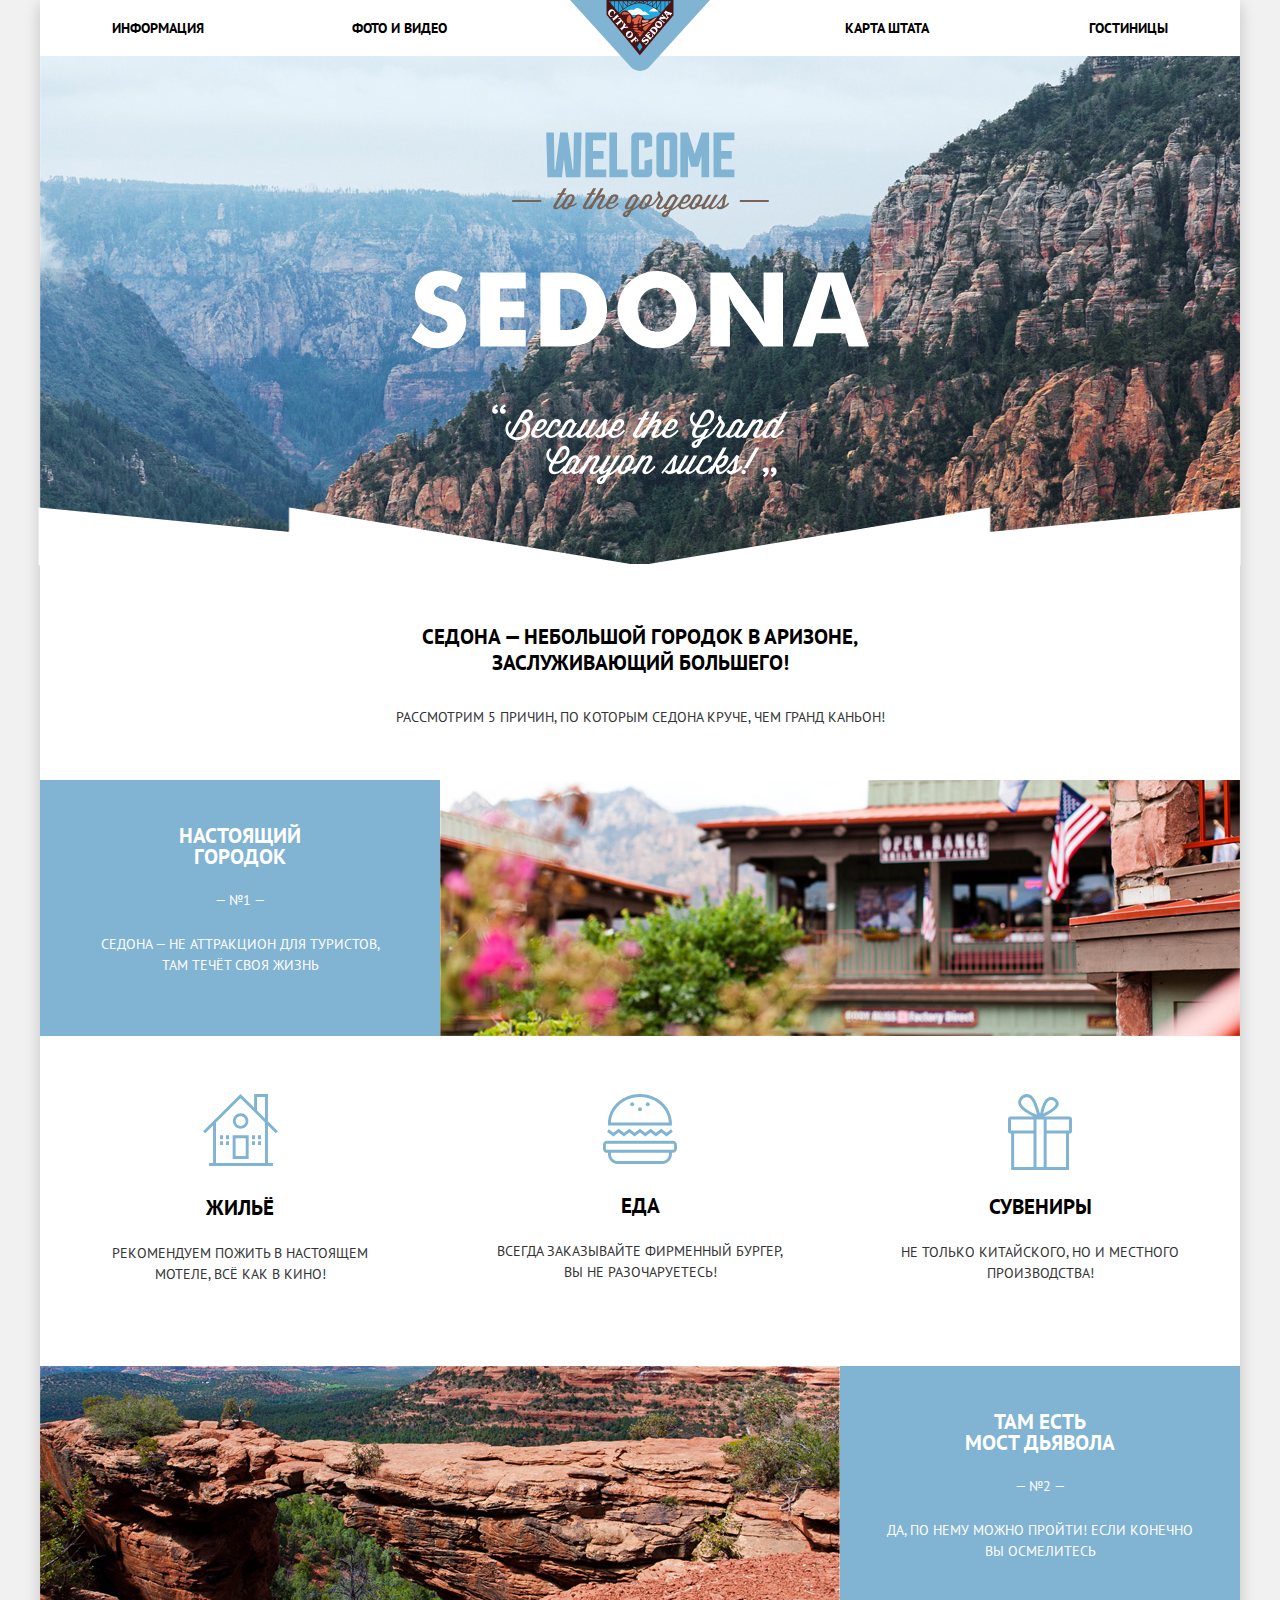
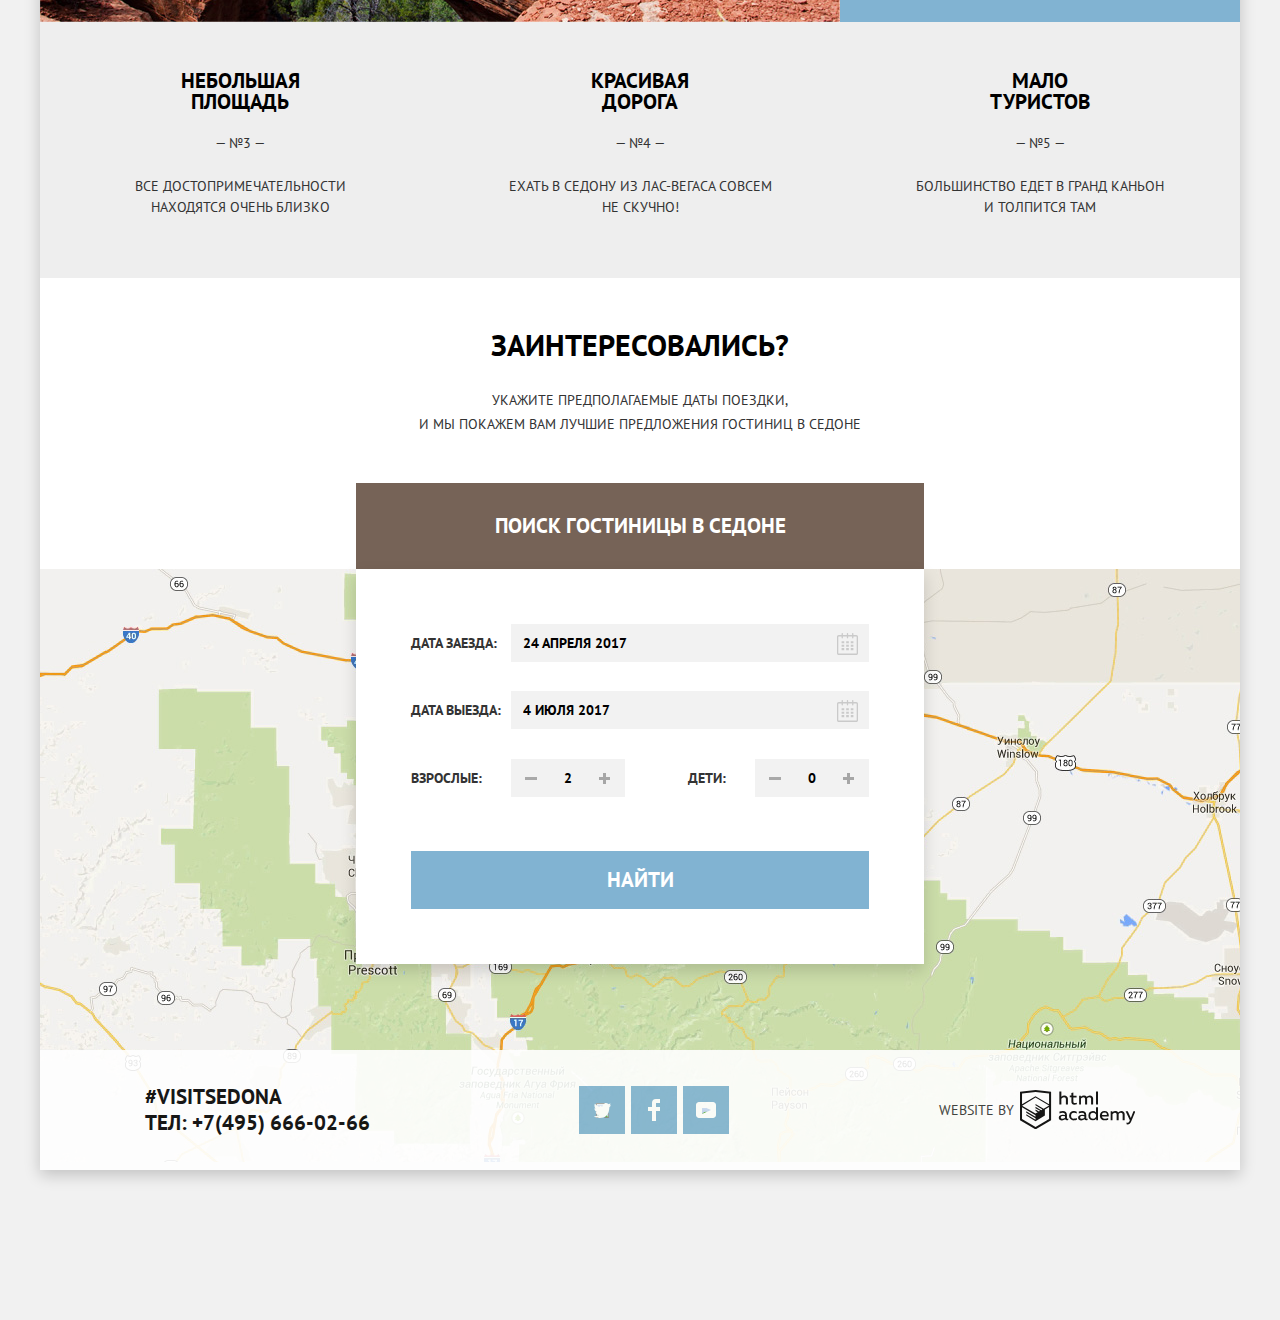
==== index.html @ 1f2e98fa "рабочие правки" ====
<!DOCTYPE html>
<html lang="ru">

<head>
  <meta charset="utf-8">
  <title>HTML Academy: Седона</title>

  <link href="https://fonts.googleapis.com/css?family=PT+Sans:400,700&display=swap&subset=cyrillic" rel="stylesheet">
  <link href="css/normalize.css" rel="stylesheet">
  <link href="css/style.css" rel="stylesheet">
</head>

<body>
  <div class="content-box">
    <!-- Шапка сайта -->
    <header class="main-header">
      <a class="main-header-logo" href="index.html"><img src="img/logo.svg" width="140" height="71"
          alt="лого Седона"></a>
      <nav class="main-navigation">
        <ul class="site-navigation">

          <li><a href="#">Информация</a></li>
          <li><a href="#">Фото и видео</a></li>

          <li><a href="#">Карта штата</a></li>
          <li><a href="sedona-hotels.html">Гостиницы</a></li>

        </ul>
      </nav>
    </header>

    <!-- основное содержание -->
    <main class="container">

      <div class="welcome">
        <img src="img/welcome.svg" width="459" height="353" alt="Welcome to the gorgeus SEDONA">
      </div>

      <!-- <div class="welcome-block-bottom">
        <img src="img/polygon.png" alt="bottom block">
      </div> -->

      <!-- <img class="welcome-block-bottom" src="img/polygon.png" alt="" width="1200" height="57"> -->

      <section class="intro">
        <h1>Седона — небольшой городок в Аризоне, заслуживающий большего!</h1>
        <p>Рассмотрим 5 причин, по которым Седона круче, чем гранд каньон!</p>
      </section>

      <!-- преимущества -->
      <div class="features">

        <h2 class="visually-hidden">Преимущества</h2>

        <section class="feature-item">
          <div class="feature-description">
            <h3>Настоящий городок
            </h3>
            <p>— №1 —</p>
            <p>Седона — не аттракцион для туристов, там течёт своя жизнь</p>
          </div>
          <img src="img/feature-picture_1.jpg" width="800" height="256" alt="красивая жизнь">
        </section>

        <section class="features-list">
          <div class="features-list-item">
            <h3>Жильё</h3>
            <p>
              Рекомендуем пожить в настоящем мотеле, всё как в кино!
            </p>
            <img src="img/icon-1.svg" width="75" height="72" alt="домик">
          </div>
          <div class="features-list-item">
            <h3>Еда</h3>
            <p>
              Всегда заказывайте фирменный бургер, вы не разочаруетесь!
            </p>
            <img src="img/icon-3.svg" width="74" height="70" alt="бургер">
          </div>
          <div class="features-list-item">
            <h3>Сувениры</h3>
            <p>
              Не только китайского, но и местного производства!
            </p>
            <img src="img/icon-2.svg" width="64" height="76" alt="подарок">
          </div>
        </section>

        <section class="feature-item reverse">
          <div class="feature-description">
            <h3>Там есть<br> Мост дьявола</h3>
            <p>— №2 —</p>
            <p>Да, по нему можно пройти! Если&nbsp;конечно вы осмелитесь</p>
          </div>
          <img src="img/feature-picture_2.jpg" width="800" height="256" alt="каньон">
        </section>

        <section class="other-features">
          <div class="other-features-item">
            <h3>Небольшая площадь</h3>
            <p>— №3 —</p>
            <p>Все достопримечательности находятся очень близко</p>
          </div>
          <div class="other-features-item">
            <h3>Красивая дорога</h3>
            <p>— №4 —</p>
            <p>Ехать в Седону из Лас-Вегаса совсем не скучно!</p>
          </div>
          <div class="other-features-item">
            <h3>Мало туристов</h3>
            <p>— №5 —</p>
            <p>
              Большинство едет в гранд каньон и&nbsp;толпится там
            </p>
          </div>
        </section>
      </div>

      <!-- блок с кнопкой ПОИСК -->
      <section class="search-block">
        <div class="search-preview">
          <h2>Заинтересовались?</h2>
          <p>
            Укажите предполагаемые даты поездки,<br> и мы покажем вам лучшие предложения гостиниц в седоне
          </p>
        </div>
        <button class="search-field">ПОИСК ГОСТИНИЦЫ В седоне</button>
      </section>

      <!-- Карта -->
      <div class="map-sedona">
        <iframe
          src="https://www.google.com/maps/embed?pb=!1m18!1m12!1m3!1d838696.5725250634!2d-111.92045184281966!3d34.80195436037215!2m3!1f0!2f0!3f0!3m2!1i1024!2i768!4f13.1!3m3!1m2!1s0x872da132f942b00d%3A0x5548c523fa6c8efd!2z0KHQtdC00L7QvdCwLCDQkNGA0LjQt9C-0L3QsCA4NjMzNiwg0KHQqNCQ!5e0!3m2!1sru!2sru!4v1583655578210!5m2!1sru!2sru"
          width="1200" height="593" style="border:0; margin-bottom: 0;" allowfullscreen=""></iframe>
      </div>
    </main>

    <!-- Подвал сайта -->
    <footer class="main-footer home">

      <!-- <div class="container"> -->

      <div class="footer-contacts">
        <p>#visitSEDONA</p>
        <p>Тел: <a href="tel:+74956660266">+7(495) 666-02-66</a></p>
      </div>

      <div class="footer-social">
        <ul>
          <li><a class="social-icon" href="#"><span class="visually-hidden">Твиттер</span>
              <svg xmlns="http://www.w3.org/2000/svg" xmlns:xlink="http://www.w3.org/1999/xlink" width="17" height="15"
                viewBox="0 0 17 15">
                <image width="17" height="15" overflow="visible" xlink:href="t.png" />
                <path class="fb" fill="#FFF"
                  d="M10.95.144c1.685-.496 2.984.27 3.577 1.179.673-.231 1.331-.481 2.011-.708a2.345 2.345 0 0 1-.857 1.768c.685.17 1.304-.491 1.304-.491-.169 1-1.006 1.788-1.563 2.024-.231 6.75-3.175 11.217-10.077 11.082h-.446c-.41 0-4.164-.46-4.898-1.887 2.271.196 3.893-.422 4.693-1.177-.96-.3-2.679-.477-2.979-2.95.349.106.564.228 1.19.119C1.705 8.247.374 7.53.448 5.33c.285.328 1.067.536 1.34.472C1.085 5.561-.182 2.442.894.85c1.818 1.854 3.735 3.606 7.152 3.773C8.254 2.33 9.183.793 10.95.144z" />
              </svg>
            </a></li>
          <li><a class="social-icon" href="#"><span class="visually-hidden">Фейсбук</span>
              <svg xmlns="http://www.w3.org/2000/svg" width="12" height="22" viewBox="0 0 12 22">
                <path fill="#FFF" d="M12 4V0H8a4 4 0 0 0-4 4v4H0v4h4v10h4V12h4V8H8V4h4z" />
              </svg>
            </a></li>
          <li><a class="social-icon" href="#"><span class="visually-hidden">Ютуб</span>
              <svg xmlns="http://www.w3.org/2000/svg" xmlns:xlink="http://www.w3.org/1999/xlink" width="20" height="16"
                viewBox="0 0 20 16">
                <image width="20" height="16" overflow="visible" xlink:href="youtube.png" />
                <path fill="#FFF"
                  d="M17 0H3C1.35 0 0 1.35 0 3v10c0 1.65 1.35 3 3 3h14c1.65 0 3-1.35 3-3V3c0-1.65-1.35-3-3-3zM6.027 11.998V4.002L15.014 8l-8.987 3.998z" />
              </svg>
            </a>
          </li>
        </ul>
      </div>

      <p class="footer-copyright">
        <span>Website by</span>
        <a href="https://htmlacademy.ru/intensive/htmlcss">
          <svg xmlns="http://www.w3.org/2000/svg" data-name="Layer 1" viewBox="0 0 113 39">
            <path fill="#000000"
              d="M46.84 28.22a2.07 2.07 0 0 0 .58-.11v1.4a3.41 3.41 0 0 1-1.24.22 1.75 1.75 0 0 1-1.75-1 5.08 5.08 0 0 1-3.3 1.13c-1.59 0-3.06-.87-3.06-2.68 0-2.24 2.08-2.93 3.9-2.93a11.63 11.63 0 0 1 2.28.26v-.31c0-1.09-.8-1.86-2.3-1.86a7.79 7.79 0 0 0-3.15.67v-1.79a10.72 10.72 0 0 1 3.35-.58c2.48 0 4 1.18 4 3.83v3.14a.57.57 0 0 0 .69.61zm-6.76-1.19a1.42 1.42 0 0 0 1.64 1.29 3.56 3.56 0 0 0 2.53-1v-1.51a10.21 10.21 0 0 0-1.9-.22c-1.1.01-2.27.35-2.27 1.45zM53.06 20.62a5.29 5.29 0 0 1 2.7.67v1.79a4.28 4.28 0 0 0-2.42-.73 2.89 2.89 0 1 0 0 5.76 5.26 5.26 0 0 0 2.55-.67v1.8a6.58 6.58 0 0 1-2.9.6 4.42 4.42 0 0 1-4.72-4.54 4.54 4.54 0 0 1 4.79-4.68zM65.84 28.22a2.07 2.07 0 0 0 .58-.11v1.4a3.41 3.41 0 0 1-1.24.22 1.75 1.75 0 0 1-1.75-1 5.08 5.08 0 0 1-3.3 1.13c-1.59 0-3.06-.87-3.06-2.68 0-2.24 2.08-2.93 3.9-2.93a11.63 11.63 0 0 1 2.28.26v-.31c0-1.09-.8-1.86-2.3-1.86a7.79 7.79 0 0 0-3.15.67v-1.79a10.72 10.72 0 0 1 3.35-.58c2.48 0 4 1.18 4 3.83v3.14a.57.57 0 0 0 .69.61zm-6.76-1.19a1.42 1.42 0 0 0 1.64 1.29 3.56 3.56 0 0 0 2.53-1v-1.51a10.21 10.21 0 0 0-1.9-.22c-1.11.01-2.27.35-2.27 1.45zM76.67 16.85v12.76h-1.76v-1.39a4.07 4.07 0 0 1-3.35 1.62 4.62 4.62 0 0 1 0-9.22 4 4 0 0 1 3.15 1.37v-5.14h2zm-4.76 5.48a2.9 2.9 0 0 0 0 5.8 3 3 0 0 0 2.79-1.84v-2.13a3.06 3.06 0 0 0-2.79-1.83zM82.99 20.62c3.48 0 4.68 2.81 4.12 5.34h-6.58c.22 1.57 1.75 2.22 3.35 2.22a6.41 6.41 0 0 0 2.77-.62v1.68a7.5 7.5 0 0 1-3.14.6c-2.68 0-5-1.53-5-4.61a4.39 4.39 0 0 1 4.48-4.61zm.09 1.62a2.39 2.39 0 0 0-2.57 2.26h4.85a2.06 2.06 0 0 0-2.28-2.26zM89.1 29.61v-8.75h1.73v1.09a4 4 0 0 1 2.92-1.33 3 3 0 0 1 2.73 1.4 4.33 4.33 0 0 1 3.06-1.4 3.21 3.21 0 0 1 3.32 3.52v5.47h-2V24.2a1.67 1.67 0 0 0-1.73-1.84 2.94 2.94 0 0 0-2.17 1.18V29.61h-2V24.2a1.67 1.67 0 0 0-1.73-1.84 3.11 3.11 0 0 0-2.32 1.35v5.91h-2zM111.47 20.86h2l-4.1 9.93c-.95 2.28-2.19 3-3.52 3a5 5 0 0 1-1.15-.15v-1.66a3 3 0 0 0 .89.13c.95 0 1.66-.67 2.17-2l.18-.44-4.16-8.82h2.13l3 6.6zM40.66 1.53v5a4 4 0 0 1 2.83-1.2A3.41 3.41 0 0 1 47.1 8.9v5.41h-2V9.15a1.9 1.9 0 0 0-2-2.1 3.08 3.08 0 0 0-2.44 1.46v5.8h-2V1.53h2zM52.43 2.42v3.12h3.17v1.71h-3.17v4c0 1.15.53 1.53 1.66 1.53a4.71 4.71 0 0 0 1.77-.35v1.68a7.14 7.14 0 0 1-2.35.38 2.68 2.68 0 0 1-3-2.88V7.23h-1.6V5.52h1.57V2.88zM58.1 14.29V5.54h1.73v1.09a4 4 0 0 1 2.92-1.33 3 3 0 0 1 2.73 1.4 4.33 4.33 0 0 1 3.06-1.4 3.21 3.21 0 0 1 3.32 3.52v5.47h-2V8.88a1.67 1.67 0 0 0-1.73-1.84 2.94 2.94 0 0 0-2.17 1.18V14.29h-2V8.88a1.67 1.67 0 0 0-1.73-1.84 3.11 3.11 0 0 0-2.32 1.35v5.91h-2zM74.72 1.52h1.95v12.76h-1.95zM15.44.02h-.16L0 1.62v28l15.28 9.09 15.28-9.09v-28zm13.12 28.45l-13.28 7.9L2 28.47V16.99l13.22 7.87v1.43l-9.07-5.4v1.38l9.11 5.47v1.46l-9.1-5.42v1.38l9.11 5.47 9.19-5.5V19.22l4.1-2.45v11.67zm0-13.16l-3.65 2.14-1.68 1-8-4.76v1.38l6.84 4.07h-.06l-.15.09-1 .57-5.64-3.36v1.38l4.45 2.65-1.05.7-3.36-2v1.38l2.21 1.3-2.25 1.35-13.16-7.82 13.17-7.92zm0-1.39L15.21 6.05l-13.2 7.86V3.41l13.28-1.39 13.28 1.39v10.51z" />
          </svg>
        </a>
      </p>

      <!-- </div> -->
    </footer>

    <!-- Модальное окно поиска гостиницы -->
    <svg class="visually-hidden" xmlns="http://www.w3.org/2000/svg">
      <symbol id="calendar-svg" viewBox="0 0 21 22">
        <path
          d="M19.251 2.025h-2.845V.648c0-.381-.294-.689-.656-.689-.363 0-.656.308-.656.689v1.377h-3.938V.648c0-.381-.294-.689-.655-.689-.363 0-.657.308-.657.689v1.377H5.906V.648c0-.381-.294-.689-.656-.689-.363 0-.657.308-.657.689v1.377H1.75C.784 2.025 0 2.847 0 3.862v16.302C0 21.179.784 22 1.75 22h17.501c.966 0 1.749-.821 1.749-1.836V3.862c0-1.015-.783-1.837-1.749-1.837zm.437 18.139a.448.448 0 0 1-.437.459H1.75a.45.45 0 0 1-.438-.459V3.862a.45.45 0 0 1 .438-.459h2.844v1.378c0 .381.294.689.657.689.362 0 .656-.308.656-.689V3.403h3.938v1.378c0 .381.294.689.657.689.361 0 .655-.308.655-.689V3.403h3.938v1.378c0 .381.293.689.656.689.362 0 .656-.308.656-.689V3.403h2.845c.241 0 .437.206.437.459v16.302z" />
        <path
          d="M4.594 8.225h2.625v2.066H4.594zM4.594 11.668h2.625v2.067H4.594zM4.594 15.112h2.625v2.066H4.594zM9.188 15.112h2.625v2.066H9.188zM9.188 11.668h2.625v2.067H9.188zM9.188 8.225h2.625v2.066H9.188zM13.781 15.112h2.625v2.066h-2.625zM13.781 11.668h2.625v2.067h-2.625zM13.781 8.225h2.625v2.066h-2.625z" />
      </symbol>
    </svg>

    <div class="modal modal-hotel-search">
      <h2 class="visually-hidden">ПОИСК ГОСТИНИЦЫ В седоне</h2>

      <form class="search-hotel-form" action="https://echo.htmlacademy.ru" method="get">

        <div class="dates">
          <label for="arrival-date">Дата заезда:</label>
          <div class="input-wrapper">
            <input class="input-field" type="text" name="arrival-date" id="arrival-date" value=""
              placeholder="24 апреля 2017">
            <span class="calendar-icon" aria-label="выбор даты из календаря">
              <svg class="calendar-svg" width="21" height="22">
                <use xlink:href="#calendar-svg"></use>
              </svg>
            </span>
          </div>
        </div>

        <div class="dates">
          <label for="departure-date">Дата выезда:</label>
          <div class="input-wrapper">
            <input class="input-field" type="text" name="departure-date" id="departure-date" value=""
              placeholder="4 июля 2017">
            <span class="calendar-icon" aria-label="выбор даты из календаря">
              <svg class="calendar-svg" width="21" height="22">
                <use xlink:href="#calendar-svg"></use>
              </svg>
            </span>
          </div>
        </div>

        <div class="persons">
          <div>
            <label for="adults">Взрослые:</label>
            <button class="regulate less" type="button" aria-label="кнопка уменьшения"></button>
            <input type="number" name="adults" id="adults" step="1" value="2">
            <button class="regulate more" type="button" aria-label="кнопка прибавления"></button>
          </div>
          <div>
            <label for="kids">Дети:</label>
            <button class="regulate less" type="button"  aria-label="кнопка уменьшения"></button>
            <input type="number" name="kids" id="kids" step="1" value="0">
            <button class="regulate more" type="button" aria-label="кнопка прибавления"></button>
          </div>
        </div>

        <input class="button-search" type="submit" value="найти">
      </form>
    </div>
  </div>
  <script src="js/scripts.js"></script>
</body>

</html>
---- css/style.css ----
body {
  font-family: "PT Sans", "Arial", sans-serif;
  font-size: 14px;
  line-height: 26px;
  font-weight: 400;
  color: #333333;
  text-transform: uppercase;
  margin: 0;
  padding: 0;
  background-color: #f1f1f1;
  background-image: url("../img/background-photo.jpg");
  background-position: top -27px center;
  background-repeat: no-repeat;
}

.content-box {
  box-shadow: 0px 5px 15px 0 rgba(0, 1, 1, 0.2);
  width: 1200px;
  margin: 0 auto;
  position: relative;
}

a {
  text-decoration: none;
}

.visually-hidden {
  position: absolute;
  clip: rect(0 0 0 0);
  /* width: 1px;
  height: 1px;
  margin: -1px; */
}


/* шапка */

.main-header {
  position: relative;
}

.main-header-logo {
  position: absolute;
  left: 50%;
  transform: translateX(-50%);
  top: 0;
}

.main-navigation {
  font-size: 14px;
  line-height: 26px;
  font-weight: 700;
  color: #000000;
  background-color: #ffffff;
}

.site-navigation {
  list-style: none;
  margin: 0;
  padding: 0;
}

.site-navigation a {
  color: #000000;
}

.site-navigation .curent {
  color: #766357;
}

.site-navigation a:hover {
  color: #81b3d2;
}

.site-navigation a:active {
  color: rgba(0, 0, 0, 0.3);
}

.site-navigation .curent:hover {
  color: #766357;
  cursor: default;
}


/* основное содержание */

.intro {
  min-height: 216px;

  text-align: center;
  background-color: #ffffff;
  box-sizing: border-box;
}

.intro h1 {
  width: 440px;
  margin: 0 auto;
  padding: 60px 0 28px;

  color: #000000;
  font-size: 21px;
  line-height: 26px;
  font-weight: bold;
}

.intro p {
  margin: 0 auto;
}

.welcome {
  /* background-image: url("../img/welcome.svg"); */
  margin: 76px auto 79px;
  width: 459px;
  height: 353px;
  background-repeat: no-repeat;
}

.welcome::after {
  content: url("../img/polygon.png");
  /* width: auto;
height: 57px; */
  position: absolute;
  top: 507px;
  left: -2px;
}


/* .welcome-block-bottom {
  margin: auto;
  width: 1200px;
  height: 57px;
} */


/* Преимущества */



.features-list {
  display: flex;
  justify-content: space-around;
  align-items: flex-start;

  text-align: center;
  line-height: 21px;
  min-height: 330px;
  background-color: #ffffff;
}

.features-list h3 {
  font-size: 21px;
  line-height: 21px;
  width: 150px;

  margin: 0;
  padding-top: 31px;
  padding-bottom: 25px;

  color: #000000;
}

.features-list-item {
  display: flex;
  flex-direction: column;
  align-items: center;
  justify-content: center;
  flex-basis: 25%;

  margin-top: 58px;
  /* margin-bottom: 85px; */
}

.features-list-item:last-of-type h3 {
  margin-top: -5px;
}

.features-list-item p {
  margin: 0;
}

.features-list-item img {
  order: -1;
}

.other-features {
  display: flex;



  text-align: center;
  line-height: 21px;
  background-color: #eeeeee;
}

.other-features-item {
  width: calc(100% / 3);
  text-align: center;
  box-sizing: border-box;
  padding: 27px 65px 38px 65px;
  min-height: 256px;
}

.other-features h3 {
  display: inline-block;
  font-size: 21px;
  line-height: 21px;
  max-width: 150px;
  text-align: center;

  color: #000000;
}

.other-features-item p {
  display: block;
  padding: 0;
  margin: 0;
  margin-bottom: 22px;
}

.search-block {
  display: block;
  min-height: 291px;


  box-sizing: border-box;
  background-color: #ffffff;
}

.search-preview {
  /* position: absolute;

  top: 55px;
  left: 50%; */

  text-align: center;
  font-size: 14px;
  line-height: 24px;

  box-sizing: border-box;
  padding-top: 49px;


  /* transform: translateX(-50%); */
}

.search-preview h2 {
  font-size: 30px;
  line-height: 36px;
  font-weight: 700;
  color: #000000;
  margin-top: 0;
}

.search-preview p {
  margin: 0;
}

.search-field {
  display: block;
  margin: 47px auto 0;
  width: 568px;
  height: 86px;
  font: inherit;
  font-size: 21px;
  line-height: 26px;
  font-weight: 700;
  text-transform: uppercase;
  color: #ffffff;

  background-color: #766357;
  border: none;

  cursor: pointer;
}

.search-field:hover {
  background-color: #604e43;

}

.search-field:active {
  color: rgba(255, 255, 255, 0.3);
  background-color: #503e33;
}

.map-sedona {
  display: inline-block;

  background-image: url("../img/map.jpg");
  width: 1200px;
  height: 593px;
}

/* РАЗМЕТКА футер */

.main-footer {
  margin: 0;
  /* padding: 36px 0; */
  min-height: 120px;
  width: 100%;
  background-color: #ffffff;
}

.main-footer.home {
  margin: 0;
  /* padding: 36px 0; */
  min-height: 120px;
  width: 100%;
  background-color: #ffffff;
  position: absolute;
  bottom: 0;
  opacity: 0.9;
}

.footer-contacts {
  font-size: 21px;
  line-height: 26px;
  font-weight: 700;
  color: #000000;
}

.footer-contacts p {
  display: block;
  margin: 0;
  padding: 0;
}

.footer-contacts a {
  color: #000000;
  cursor: pointer;
}

.footer-contacts a:hover,
.footer-contacts a:focus {
  color: #669ec0;
}


/* .footer-contacts a:active {
  color: #bdbbbc;
} */

.footer-social ul {
  list-style: none;
  margin: 0 auto;
  padding: 0;
}

.social-icon:hover,
.social-icon:focus {
  background-color: #669ec0;
}

.social-icon:active {
  background-color: #5496bd;
}

.social-icon:active path {
  opacity: 0.3;
}

.footer-copyright span {
  display: block;
  margin-right: 6px;
}

.footer-copyright a {
  width: 115px;
  height: 41px;
}

.footer-copyright a:hover path,
.footer-copyright a:focus path {
  fill: #81b3d2;
}

.footer-copyright a:active path {
  fill: #bdbbbc;
}


/* модальное окно */

.modal-hotel-search {
  font-size: 14px;
  width: 568px;
  height: 395px;
  margin: 0 auto;
  font-weight: 700;
  background-color: #ffffff;
  position: absolute;
  /* left: 50%;
    transform: translateX(-50%); */
  left: 316px;
  bottom: 206px;
  box-shadow: 0px 7px 15px 0 rgba(0, 1, 1, 0.15);

  animation: pullDown 0.6s;
}

.modal-invisible {
  display: none;
}

.modal-error {
  display: block;

  animation: shake 0.6s;
}

.button-search {
  cursor: pointer;
}

.search-hotel-form input {
  font: inherit;
  color: #000000;
  padding: 0;
  text-transform: uppercase;
  background-color: #f2f2f2;
  border: none;
}

.input-field::placeholder {
  color: #000000;
  opacity: 1;
}

.search-hotel-form input[type="text"] {
  position: relative;
  padding-left: 12px;
  width: 346px;
  height: 38px;
}

.search-hotel-form input[type="number"] {
  width: 38px;
  height: 38px;
}

.search-hotel-form input[type="text"]:hover,
.search-hotel-form input[type="number"]:hover {
  background-color: #ebebeb;
}

.search-hotel-form input[type="text"]:focus {
  width: 344px;
  height: 34px;
  background-color: #ffffff;
  border: solid 2px #e5e5e5;
}

.search-hotel-form input[type="number"]:focus {
  width: 34px;
  height: 34px;
  background-color: #ffffff;
  border: solid 2px #e5e5e5;
}

.calendar-icon {
  fill: #cacaca;
}

.calendar-icon:hover,
.calendar-icon:focus {
  fill: inherit;
}

.calendar-icon:active {
  fill: #81b3d2;
}


/* .search-hotel-form button {
  width: 38px;
  height: 38px;
  background-color: #f2f2f2;

  border: none;
} */

.search-hotel-form .button-search {
  width: 458px;
  height: 58px;
  font-size: 21px;
  font-weight: bold;
  line-height: 1.24;
  text-align: center;
  color: #ffffff;
  background-color: #81b3d2;
}

.search-hotel-form .button-search:hover {
  background-color: #669ec0;
}

.search-hotel-form .button-search:active {
  color: rgba(255, 255, 255, 0.3);
  background-color: #5496bd;
}


/* .calendar-icon {
  background-image: url("/img/calendar.svg");
  background-repeat: no-repeat;
  background-position: 326px center;

  opacity: 0.3;
} */

.persons {
  position: relative;
}

.persons input {
  text-align: center;
}

.regulate {
  position: relative;

  width: 38px;
  height: 38px;
  padding: 0;
  background-color: #f2f2f2;
  border: none;
  cursor: pointer;
}

/* МОЗИЛА */
input[type='number'] {
  -moz-appearance: textfield;
}

/* ХРОМ */
input[type="number"]::-webkit-outer-spin-button,
input[type="number"]::-webkit-inner-spin-button {
  -webkit-appearance: none;
  margin: 0;
}

/* ДРУГИЕ */
input[type=number]::-webkit-inner-spin-button,
input[type=number]::-webkit-outer-spin-button {
  -webkit-appearance: none;
  margin: 0;
}

.regulate.less::after {
  content: "";
  position: absolute;
  top: 18px;
  left: 14px;
  /* transform: translateX(-50%);
  transform: translateY(-50%); */
  width: 12px;
  height: 3px;
  background-color: #a9a9a9;
}

.regulate.more::before,
.regulate.more::after {
  content: "";
  position: absolute;
  top: 18px;
  left: 12px;
  /* transform: translateX(-50%);
  transform: translateY(-50%); */
  width: 11px;
  height: 3px;
  background-color: #a6a6a6;
}

.regulate.more::after {
  transform: rotate(90deg);
}

.regulate.less:hover::after,
.regulate.more:hover::before,
.regulate.more:hover::after {
  background-color: black;
}

.regulate.less:active::after,
.regulate.more:active::before,
.regulate.more:active::after {
  background-color: #81b3d2;
}


/* Стили внутренней страницы */

.hotels-page {
  background-image: none;
}

.hotel-list {
  list-style: none;
  margin: 30px 0;
  padding: 0;
  border-top: 1px solid #e5e5e5;
  background-color: #ffffff;
}

.hotel-list .hotel-item {
  box-sizing: border-box;
  /* min-height: 150px; */
  padding: 30px 0;
  border-bottom: 1px solid #e5e5e5;
}

.hotel-list h3 {
  font-size: 21px;
  line-height: 26px;
  color: #000000;
  margin: 0;
}

hotel-info h3,
hotel-info p {
  display: block;
}

.hotel-list h3:hover {
  color: #81b3d2;
}

.hotel-list h3:active {
  color: rgba(0, 0, 0, 0.3);
}

.hotel-list p {
  margin: 0;
}

.hotel-list .hotel-picture {
  width: 135px;
  height: 90px;
  margin-right: 30px;
}

.more-hotel,
.hotel-reservation {
  display: block;
}

.more-hotel {
  width: 110px;
  height: 27px;
  text-align: center;
  font: inherit;
  color: #ffffff;
  font-weight: 700;
  background-color: #81b3d2;
}

.more-hotel:hover,
.more-hotel:focus {
  background-color: #669ec0;
}

.more-hotel:active {
  color: rgba(255, 255, 255, 0.3);
  background-color: #5496bd;
}

.hotel-reservation {
  width: 142px;
  height: 27px;
  text-align: center;
  font: inherit;
  color: #ffffff;
  font-weight: 700;
  background-color: #766357;
}

.hotel-reservation:hover,
.hotel-reservation:focus {
  background-color: #604e43;
}

.hotel-reservation:active {
  color: rgba(255, 255, 255, 0.3);
  background-color: #503e33;
}

.rating-result {
  width: 110px;
  height: 27px;
  color: #666666;
  text-align: center;
  background-color: #f2f2f2;
}

.star {
  display: inline-block;

  background-image: url("../img/star.svg");
  width: 18px;
  height: 17px;
  margin-left: 5px;
}


/* Фильтры */

.filters {
  background-image: url("../img/filter-background.jpg");
  background-position: center;
  background-repeat: no-repeat;
}

.infrastructure,
.housing {
  border: none;
}

.infrastructure ul,
.housing ul {
  list-style: none;
  line-height: 21px;
  color: #ffffff;
}

.infrastructure legend,
.housing legend,
.filter-range-title {
  color: #ffffff;
  font-size: 16px;
  line-height: 21px;
  font-weight: bold;
}


/* .price-controls {
  line-height: 21px;
  color: #ffffff;
}

.price-controls input,
.filter-range button {
  font: inherit;
  text-transform: uppercase;
  color: #ffffff;

  border: 2px solid white;
  background-color: transparent;
}

.filter-range button:hover {
  color: #000000;
  border: solid 2px #ffffff;
  background-color: #ffffff;
} */


/* Сортировка */

.sorting h3 {
  font-size: 12px;
  line-height: 18px;
  color: #000000;
}

.sorting p {
  font-size: 21px;
  line-height: 26px;
  font-weight: bold;
  color: #000000;
}

.sorting ul {
  list-style: none;
  font-size: 12px;
  line-height: 18px;
}

.sort-block {
  /* text-decoration: underline dotted #81b3d2; */
  border-bottom: 1px dotted #81b3d2;
  color: rgba(0, 0, 0, 0.3);
}

.sort-block:hover {
  border-bottom: 1px dotted #81b3d2;
  color: #81b3d2;
}

.sort-list .curent:hover {
  cursor: default;
}

.sort-list .sort-block:active {
  border-bottom: none;
  color: #000000;
}

.sort-list .curent,
.sort-list .curent:active,
.sort-block:focus {
  border-bottom: none;
  color: #81b3d2;
}

.icon-dir path {
  fill: #cacaca;
}

.icon-dir:hover path,
.icon-dir:focus path {
  fill: #231F20;
}

.direction .curent:hover {
  cursor: default;
}

.direction .curent path,
.icon-dir:active path {
  fill: #81b3d2;
}


/* СЕТКА главной */

.site-navigation {
  display: flex;
  flex-direction: row;
  justify-content: space-between;
  align-items: center;
  min-height: 56px;
}

.site-navigation li {
  flex-basis: 239px;
}

.site-navigation li:nth-child(1) {
  text-align: left;
  padding-left: 72px;
}

.site-navigation li:nth-child(2) {
  text-align: left;
  padding-left: 73px;
}

.site-navigation li:nth-child(3) {
  text-align: right;
  padding-right: 73px;
}

.site-navigation li:nth-child(4) {
  text-align: right;
  padding-right: 72px;
}

.site-navigation li:nth-child(2) {
  margin-right: 244px;
}


/* .site-navigation li:nth-child(2) {
  margin-right: auto;
}

.site-navigation li:nth-child(3) {
  margin-left: auto;
} */

.intro {
  /* min-height: 216px; */
  /* display: flex; */
  /* flex-direction: column;
  justify-content: center; */
  /* flex-wrap: wrap; */
  /* align-items: center; */
}

.intro h1 {
  /* width: 450px;
  margin-bottom: 38px; */
}


/* CЕТКА преимуществ */

.features {
  display: flex;
  flex-direction: column;
}



.feature-item {
  display: flex;
  justify-content: space-around;
  align-items: center;
  min-height: 256px;
}

.feature-item.reverse img {
  order: -1;
}

.feature-description {
  text-align: center;
  line-height: 21px;
  width: 400px;
  padding: 45px 0 60px;
  color: #ffffff;
  background-color: #81b3d2;
}

.feature-description {
  display: flex;
  flex-direction: column;
  justify-content: flex-start;
  align-items: center;
  min-height: 256px;
  box-sizing: border-box;
}

.feature-description h3 {
  width: 50%;
  font-size: 21px;
  line-height: 21px;
  font-weight: 700;
  margin: 0;
}

.feature-description p {
  margin: 0;
  margin-top: 23px;
  width: 300px;
}

.feature-item.reverse p {
  width: 320px;
}

.feature-description img {
  display: block;
}

/* СЕТКА футер */

.main-footer {
  display: flex;
  justify-content: space-around;
  align-items: center;
}

.footer-contacts {
  display: flex;
  flex-direction: column;
  /* align-items: stretch; */
  justify-content: center;
}

.footer-social ul {
  display: flex;
  flex-wrap: wrap;
  justify-content: space-between;
  width: 150px;
}

.social-icon {
  display: flex;
  align-items: center;
  justify-content: center;
  width: 46px;
  height: 48px;
  background-color: #81b3d2;
}

.footer-copyright {
  display: flex;
  align-items: center;
}


/* Сетка внутренней страницы */

.hotel-list {
  margin: 0;
  display: flex;
  flex-direction: column;
}

.hotel-list .hotel-item {
  display: flex;
  justify-content: space-between;
}

.hotel-description {
  display: flex;
  flex-direction: row;
  align-content: center;
  margin-left: 72px;
}

.hotel-description img {
  order: -1;
}

.hotel-description .hotel-info {
  display: flex;
  flex-direction: column;
  justify-content: space-between;
}

.hotel-info p {
  display: flex;
  flex-direction: row;
  justify-content: space-between;
  width: 258px;
}

.hotel-info span:first-of-type {
  width: 110px;
  text-align: left;
}

.hotel-info span:last-of-type {
  flex-grow: 5;
  padding-left: 6px;
}

.hotel-raiting {
  display: flex;
  flex-direction: column;
  justify-content: space-between;
  margin-right: 73px;
}

.hotel-raiting ul {
  display: flex;
  flex-direction: row;
  justify-content: flex-end;
  list-style: none;
}


/* СЕТКА фильтров */

.filters {
  display: flex;
  /* justify-content: space-between; */
  align-items: center;
}

.filters legend {
  margin-bottom: 30px;
}

.filters fieldset {
  padding: 0;
  margin: 30px 115px 35px 70px;
}

.filters fieldset:last-of-type {
  margin-left: 0;
}

.filters ul {
  margin: 0;
  padding: 0;
}

.filter-option {
  margin-bottom: 30px;
  padding-left: 45px;
  /* box-shadow: 0 0 0 3px red; */
}

.filter-option:last-of-type {
  margin-bottom: 0;
}

.filter-option label {
  position: relative;
  display: block;
  cursor: pointer;
  user-select: none;
}

.filter-input+.checkbox-indicator {
  position: absolute;
  width: 23px;
  height: 23px;
  margin-left: -45px;
  background-image: url("../img/checkbox-off.svg");
  background-repeat: no-repeat;
}

.filter-input:checked+.checkbox-indicator {
  position: absolute;
  width: 27px;
  height: 23px;
  margin-left: -45px;
  background-image: url("../img/checkbox-on.svg");
  background-repeat: no-repeat;
}

.filter-input+.checkbox-indicator:hover,
.filter-input:checked+.checkbox-indicator:focus {
  color: #ffffff;
}

.filter-input:disabled+.checkbox-indicator {
  position: absolute;
  width: 23px;
  height: 23px;
  margin-left: -45px;
  background-image: url("../img/checkbox-off-disabled.svg");
  background-repeat: no-repeat;
}

.filter-input:checked:disabled+.checkbox-indicator {
  position: absolute;
  width: 27px;
  height: 23px;
  margin-left: -45px;
  background-image: url("../img/checkbox-on-disabled.svg");
  background-repeat: no-repeat;
}

.filter-range {
  /* display: flex;
  flex-direction: column;
  align-items: flex-start;
  justify-content: space-between; */
  margin-left: auto;
  margin-right: 74px;
}

.filter-range {
  width: 330px;
  color: #ffffff;
  text-transform: uppercase;
}

.filter-range-title {
  margin-bottom: 9px;
  font-weight: 600;
  font-size: 16px;
  line-height: 21px;
}

.price-controls {
  position: relative;
  height: 36px;
  margin-bottom: 20px;
  font-size: 0;
  border: 2px solid #ffffff;
  border-radius: 2px;
}

.price-controls::after {
  content: "";
  position: absolute;
  top: 50%;
  left: 50%;
  width: 2px;
  height: 22px;
  background: #ffffff;
  transform: translate(-50%, -50%);
}

.price-controls label {
  display: inline-block;
  font-size: 14px;
  line-height: 38px;
  vertical-align: top;
  cursor: pointer;
}

.price-controls .min-price,
.price-controls .max-price {
  width: 90px;
  padding-left: 65px;
}

.price-controls input {
  width: 50px;
  margin: 0;
  color: inherit;
  font: inherit;
  background: none;
  border: none;
}

.range-controls {
  position: relative;
  margin-bottom: 32px;
}

.range-controls .scale {
  height: 2px;
  background: rgba(255, 255, 255, 0.3);
}

.range-controls .bar {
  width: 80%;
  height: 2px;
  background: #ffffff;
}

.range-toggle {
  position: absolute;
  top: -9px;
  width: 4px;
  height: 4px;
  background: #ababab;
  border: 8px solid #ffffff;
  border-radius: 50%;
  box-shadow: 0 2px 1px 0 rgba(0, 1, 1, 0.2);
  cursor: pointer;
}

.range-toggle-min {
  left: 0;
}

.range-toggle-max {
  left: 80%;
}

.range-toggle:hover {
  top: -10px;
  border: 9px solid #ffffff;
}

.btn-transparent {
  display: block;
  margin: 0 auto;
  padding: 6px 35px;
  font-size: 14px;
  line-height: 20px;
  color: #ffffff;
  text-transform: uppercase;
  background: transparent;
  border: 2px solid #ffffff;
  border-radius: 2px;
  cursor: pointer;
}

.btn-transparent:hover,
.btn-transparent:focus {
  color: #000000;
  background: #ffffff;
}


/* СЕТКА сортировки */

.sorting {
  display: flex;
  flex-direction: row;
  justify-content: flex-start;
  align-items: baseline;
  margin: 30px 0;
}

.sorting p {
  /* display: inline-block; */
  margin: 0;
  margin-left: 72px;
  margin-right: 50px;
}

.sort-list {
  display: flex;
  flex-grow: 1;
}

.sort-list h3 {
  margin: 0;
}

.sort-list ul {
  display: flex;
  margin: 0;
}

.sort-list li {
  margin-right: 33px;
}

.sorting .direction {
  /* display: inline-block; */
  margin-right: 73px;
  /* margin-left: auto; */
}


/* Сетка модального окна */

.search-hotel-form {
  padding: 55px;
  display: flex;
  flex-direction: column;
  /* align-items: flex-start; */
}

.search-hotel-form .dates {
  /* flex-basis: 38px; */
  margin-bottom: 29px;
}

.search-hotel-form .dates {
  display: flex;
  justify-content: space-between;
  align-items: center;
}


/* .search-hotel-form .input-wrapper {
  display: flex;
} */

.search-hotel-form .input-wrapper {
  position: relative;
}

.search-hotel-form .calendar-icon {
  position: absolute;
  top: 9px;
  left: 326px;
}

.search-hotel-form .persons {
  margin-top: 1px;
  display: flex;
  flex-direction: row;
  justify-content: space-between;
  margin-bottom: 54px;
}

.persons div {
  display: flex;
  align-items: center;
}

.persons .adults,
.persons .kids {
  flex-grow: 1;
  display: flex;
  flex-direction: column;
  justify-content: space-between;
  width: 50%;
}

.persons label {
  margin-right: 29px;
}


/* input[type=number] {
  -moz-appearance: textfield;
  text-align: center;
} */


/* АНИМАЦИИ */

@keyframes pullDown {
  0% {
    transform: scaleY(0.1);
  }

  40% {
    transform: scaleY(1.02);
  }

  60% {
    transform: scaleY(0.98);
  }

  80% {
    transform: scaleY(1.01);
  }

  100% {
    transform: scaleY(0.98);
  }

  80% {
    transform: scaleY(1.01);
  }

  100% {
    transform: scaleY(1);
  }
}

@keyframes shake {

  0%,
  100% {
    transform: translateX(0);
  }

  10%,
  30%,
  50%,
  70%,
  90% {
    transform: translateX(-10px);
  }

  20%,
  40%,
  60%,
  80% {
    transform: translateX(10px);
  }
}
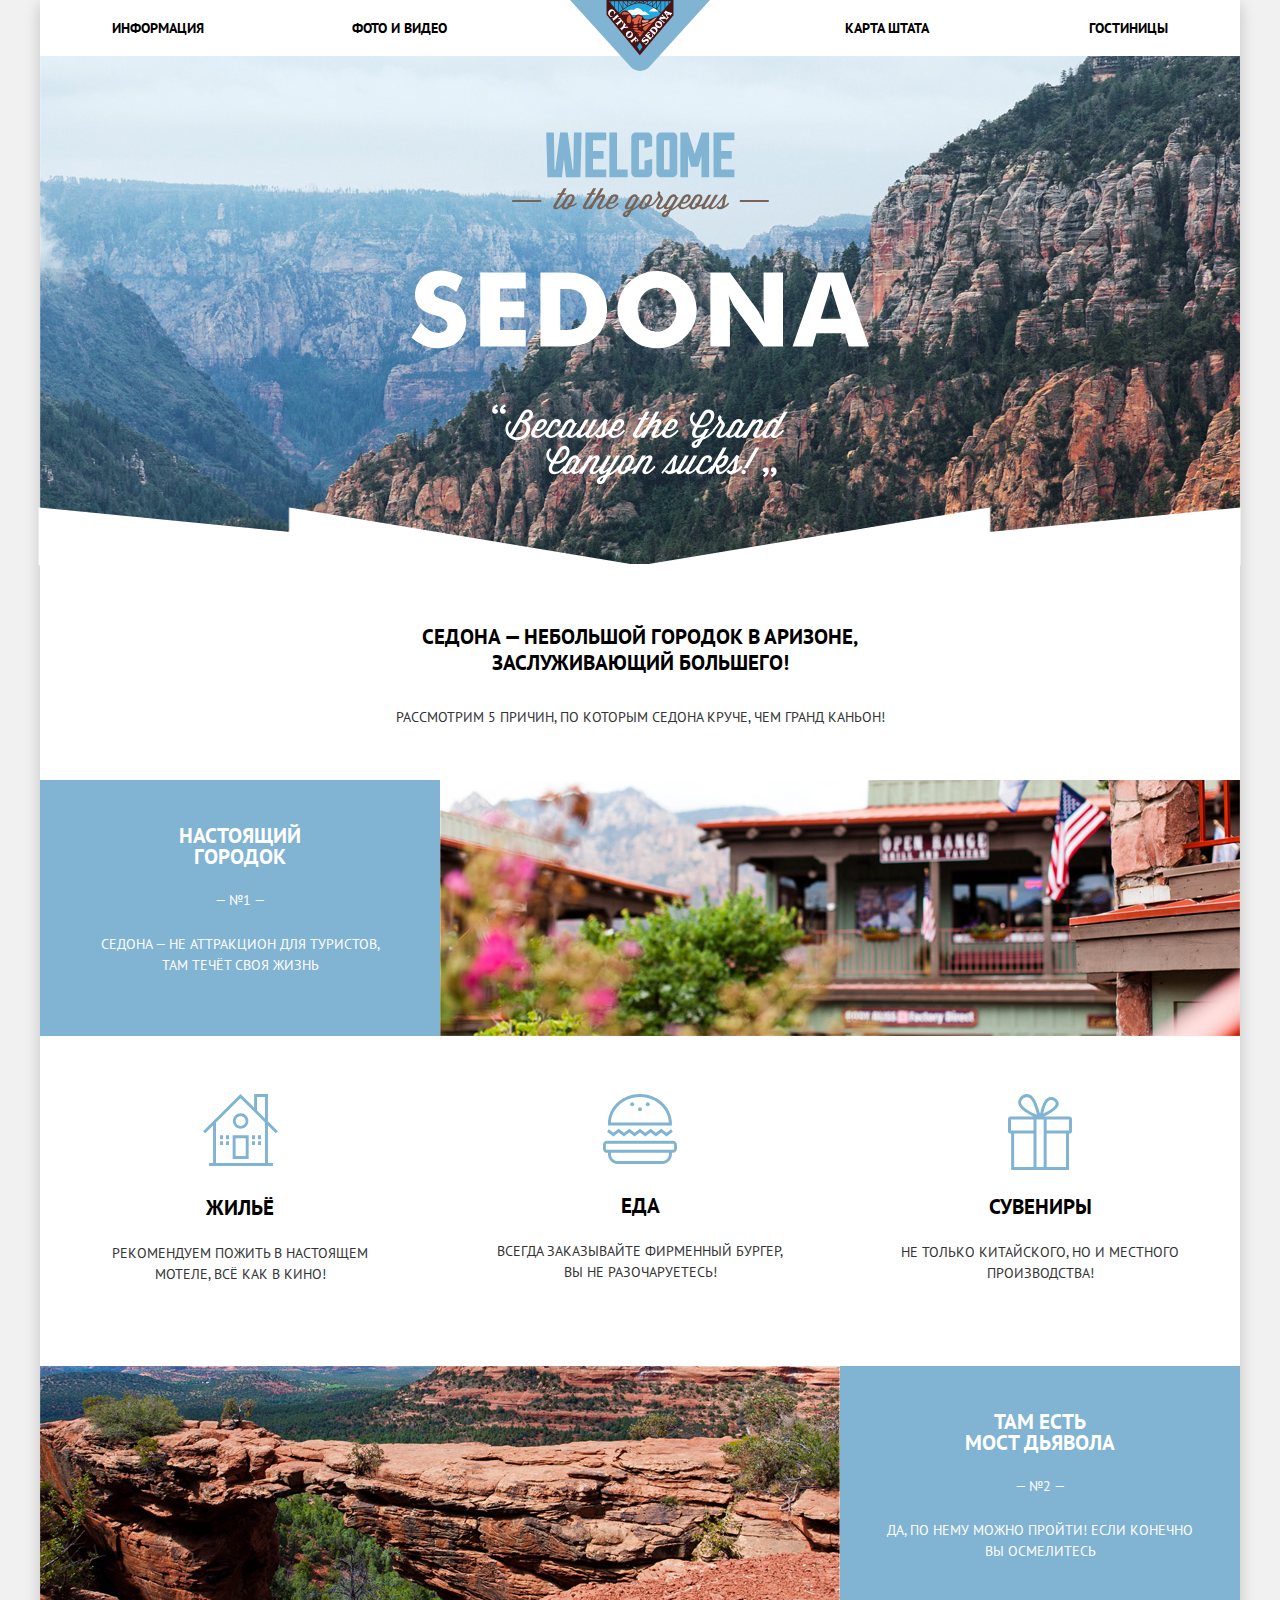
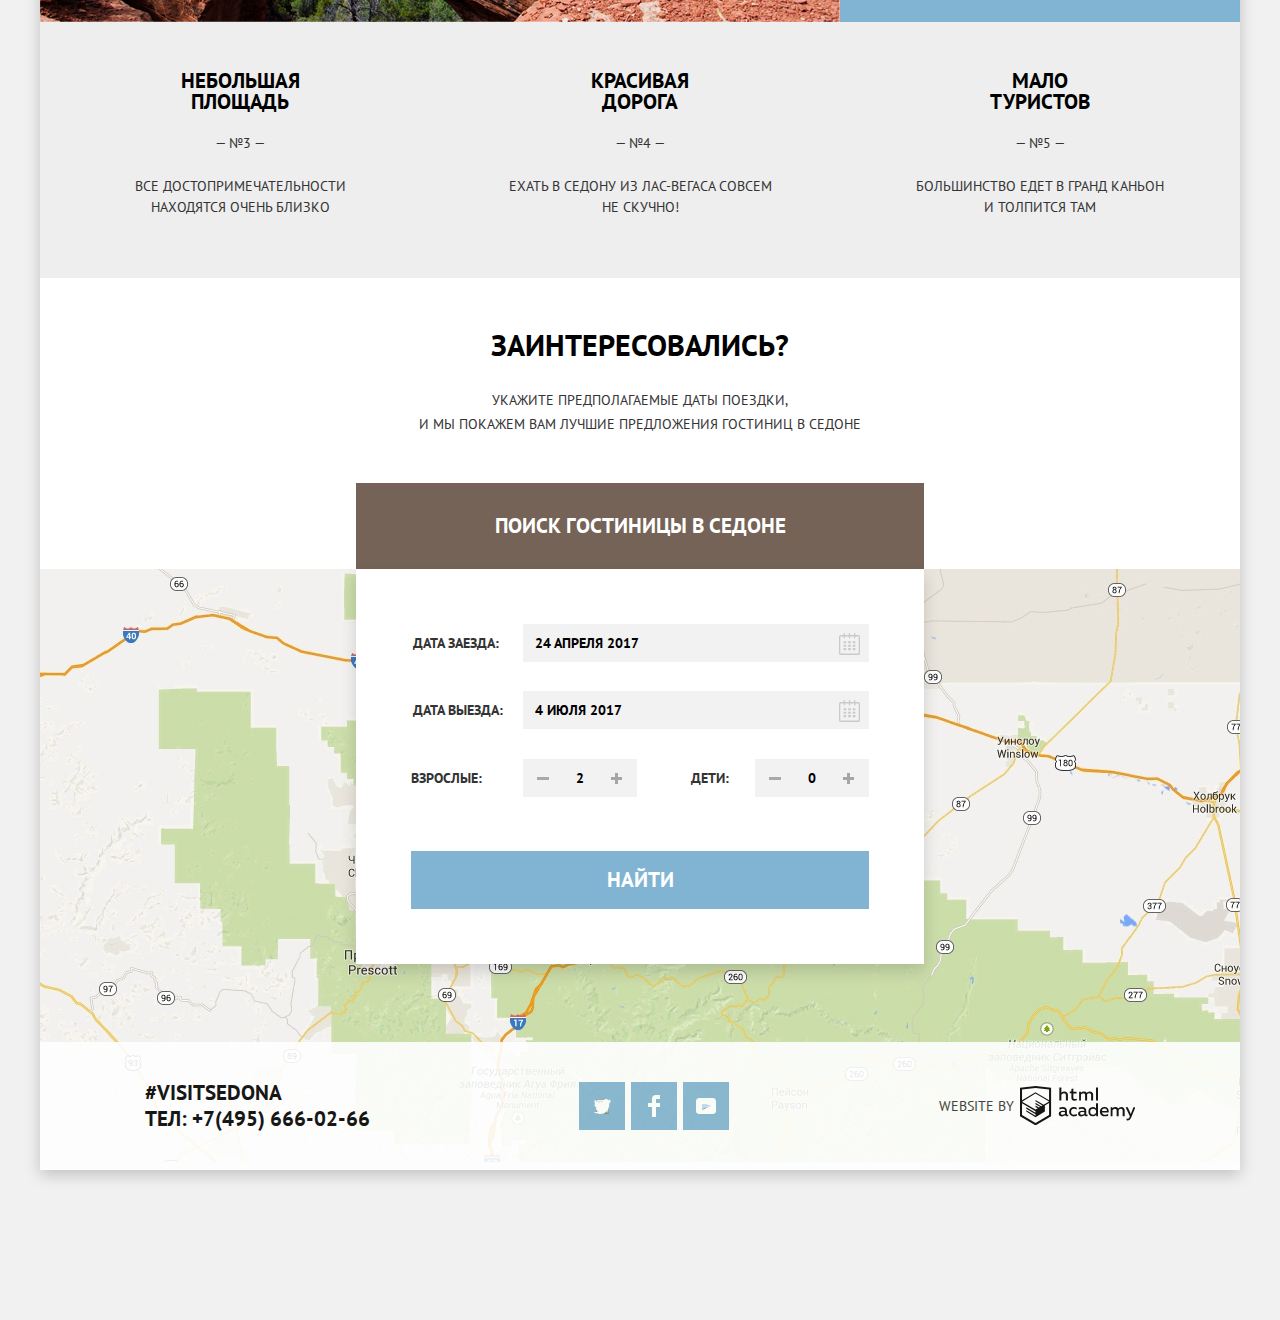
==== commit 4eb016fb: "home" ====
--- a/index.html
+++ b/index.html
@@ -227,13 +227,13 @@
         </div>
 
         <div class="persons">
-          <div>
+          <div class="adults-wrap">
             <label for="adults">Взрослые:</label>
             <button class="regulate less" type="button" aria-label="кнопка уменьшения"></button>
             <input type="number" name="adults" id="adults" step="1" value="2">
             <button class="regulate more" type="button" aria-label="кнопка прибавления"></button>
           </div>
-          <div>
+          <div class="kids-wrap">
             <label for="kids">Дети:</label>
             <button class="regulate less" type="button"  aria-label="кнопка уменьшения"></button>
             <input type="number" name="kids" id="kids" step="1" value="0">
--- a/css/style.css
+++ b/css/style.css
@@ -252,7 +252,8 @@
 }
 
 .search-preview p {
-  margin: 0;
+  margin: 0 auto;
+  width: 450px;
 }
 
 .search-field {
@@ -304,7 +305,7 @@
 .main-footer.home {
   margin: 0;
   /* padding: 36px 0; */
-  min-height: 120px;
+  min-height: 128px;
   width: 100%;
   background-color: #ffffff;
   position: absolute;
@@ -412,6 +413,54 @@
   cursor: pointer;
 }
 
+.search-hotel-form {
+  padding: 55px;
+  display: flex;
+  flex-direction: column;
+  /* align-items: flex-start; */
+}
+
+.search-hotel-form .dates {
+  display: flex;
+  justify-content: space-between;
+  align-items: center;
+  margin-bottom: 29px;
+  margin-left: 2px;
+}
+
+.search-hotel-form .input-wrapper {
+  position: relative;
+}
+
+.search-hotel-form .persons {
+  margin-top: 1px;
+  display: flex;
+  justify-content: space-between;
+  margin-bottom: 54px;
+}
+
+.persons div {
+  display: flex;
+  align-items: center;
+  /* width: 50%; */
+}
+
+.adults-wrap label {
+  margin-right: 41px;
+}
+
+.kids-wrap label {
+  margin-right: 26px;
+}
+
+.persons .adults,
+.persons .kids {
+  flex-grow: 1;
+  display: flex;
+  flex-direction: column;
+  justify-content: space-between;
+}
+
 .search-hotel-form input {
   font: inherit;
   color: #000000;
@@ -428,6 +477,7 @@
 
 .search-hotel-form input[type="text"] {
   position: relative;
+  box-sizing: border-box;
   padding-left: 12px;
   width: 346px;
   height: 38px;
@@ -458,6 +508,10 @@
 }
 
 .calendar-icon {
+  position: absolute;
+  top: 9px;
+  right: 9px;
+
   fill: #cacaca;
 }
 
@@ -470,13 +524,12 @@
   fill: #81b3d2;
 }
 
-
-/* .search-hotel-form button {
-  width: 38px;
-  height: 38px;
-  background-color: #f2f2f2;
-
-  border: none;
+/* label[for="adults"] {
+  margin-right: 41px;
+}
+
+label[for="kids"] {
+  padding-right: 12px;
 } */
 
 .search-hotel-form .button-search {
@@ -498,15 +551,6 @@
   color: rgba(255, 255, 255, 0.3);
   background-color: #5496bd;
 }
-
-
-/* .calendar-icon {
-  background-image: url("/img/calendar.svg");
-  background-repeat: no-repeat;
-  background-position: 326px center;
-
-  opacity: 0.3;
-} */
 
 .persons {
   position: relative;
@@ -867,20 +911,6 @@
 .site-navigation li:nth-child(3) {
   margin-left: auto;
 } */
-
-.intro {
-  /* min-height: 216px; */
-  /* display: flex; */
-  /* flex-direction: column;
-  justify-content: center; */
-  /* flex-wrap: wrap; */
-  /* align-items: center; */
-}
-
-.intro h1 {
-  /* width: 450px;
-  margin-bottom: 38px; */
-}
 
 
 /* CЕТКА преимуществ */
@@ -1295,73 +1325,6 @@
 }
 
 
-/* Сетка модального окна */
-
-.search-hotel-form {
-  padding: 55px;
-  display: flex;
-  flex-direction: column;
-  /* align-items: flex-start; */
-}
-
-.search-hotel-form .dates {
-  /* flex-basis: 38px; */
-  margin-bottom: 29px;
-}
-
-.search-hotel-form .dates {
-  display: flex;
-  justify-content: space-between;
-  align-items: center;
-}
-
-
-/* .search-hotel-form .input-wrapper {
-  display: flex;
-} */
-
-.search-hotel-form .input-wrapper {
-  position: relative;
-}
-
-.search-hotel-form .calendar-icon {
-  position: absolute;
-  top: 9px;
-  left: 326px;
-}
-
-.search-hotel-form .persons {
-  margin-top: 1px;
-  display: flex;
-  flex-direction: row;
-  justify-content: space-between;
-  margin-bottom: 54px;
-}
-
-.persons div {
-  display: flex;
-  align-items: center;
-}
-
-.persons .adults,
-.persons .kids {
-  flex-grow: 1;
-  display: flex;
-  flex-direction: column;
-  justify-content: space-between;
-  width: 50%;
-}
-
-.persons label {
-  margin-right: 29px;
-}
-
-
-/* input[type=number] {
-  -moz-appearance: textfield;
-  text-align: center;
-} */
-
 
 /* АНИМАЦИИ */
 
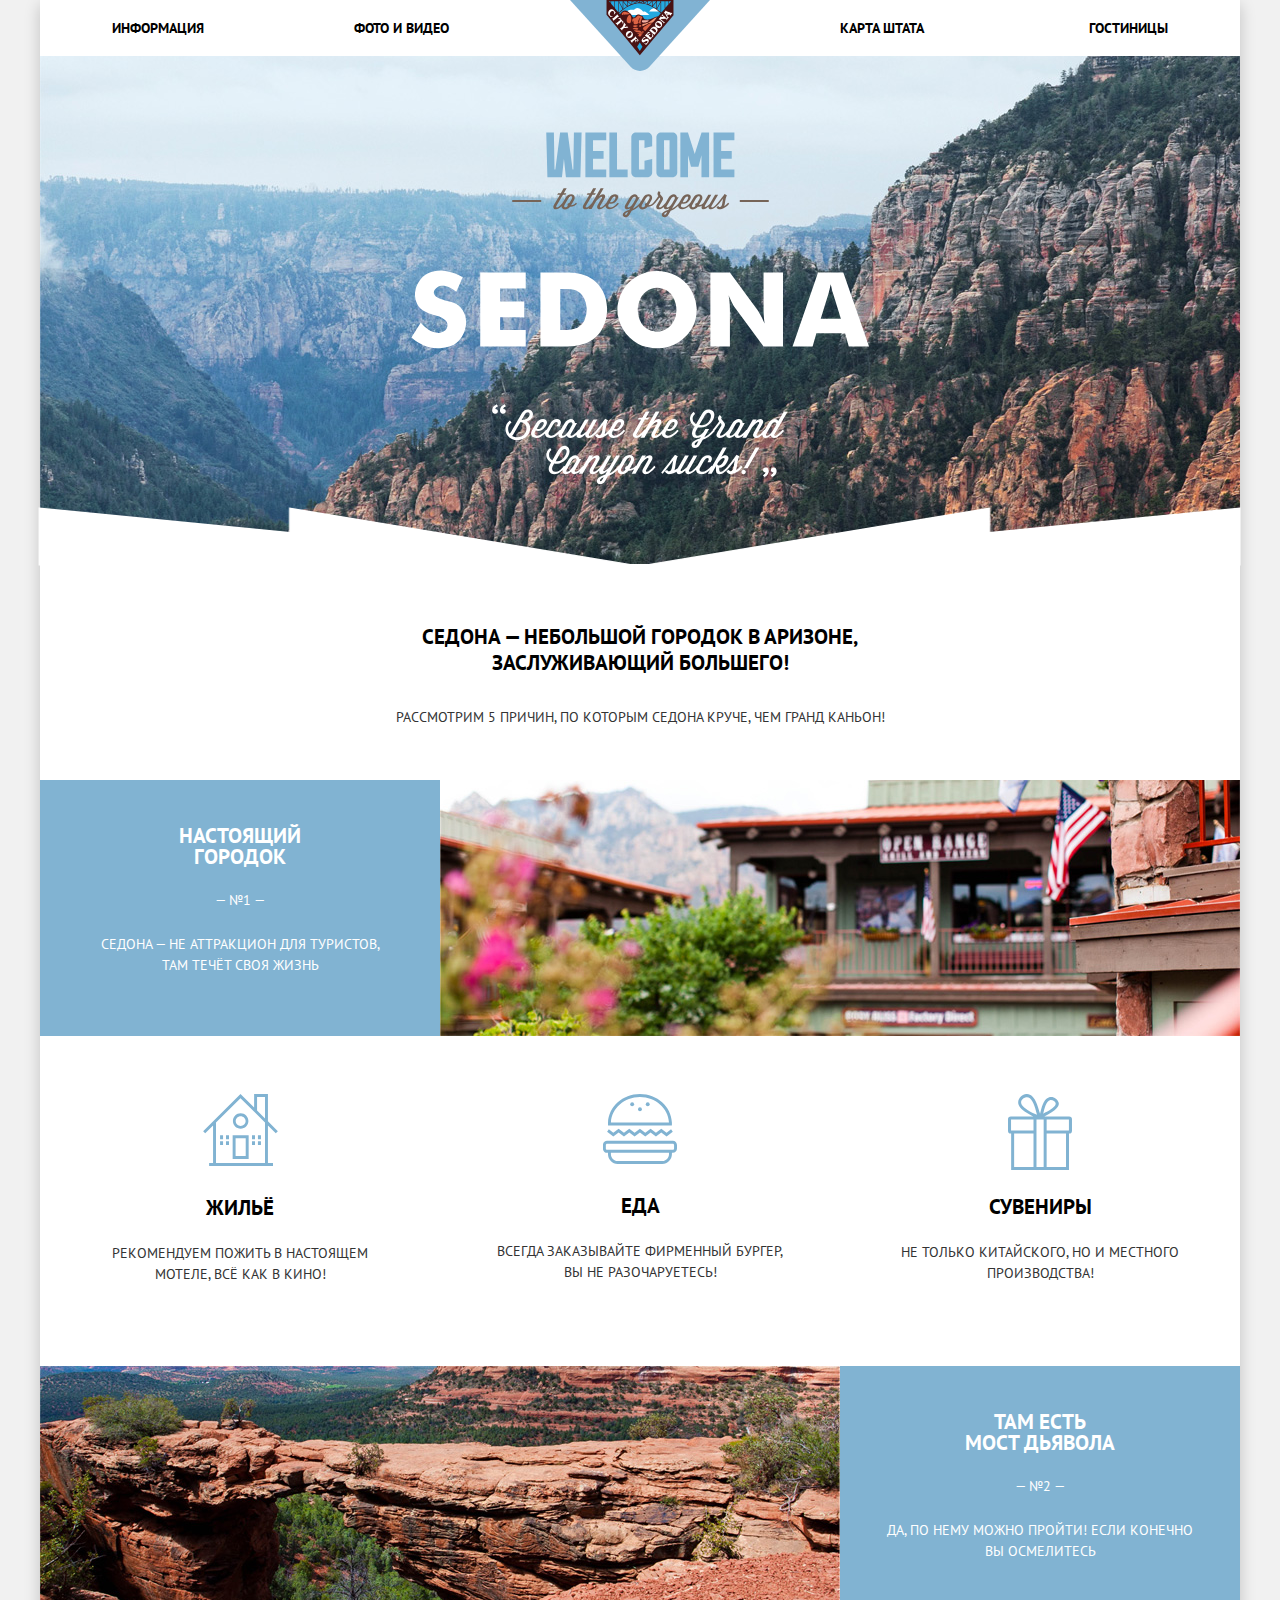
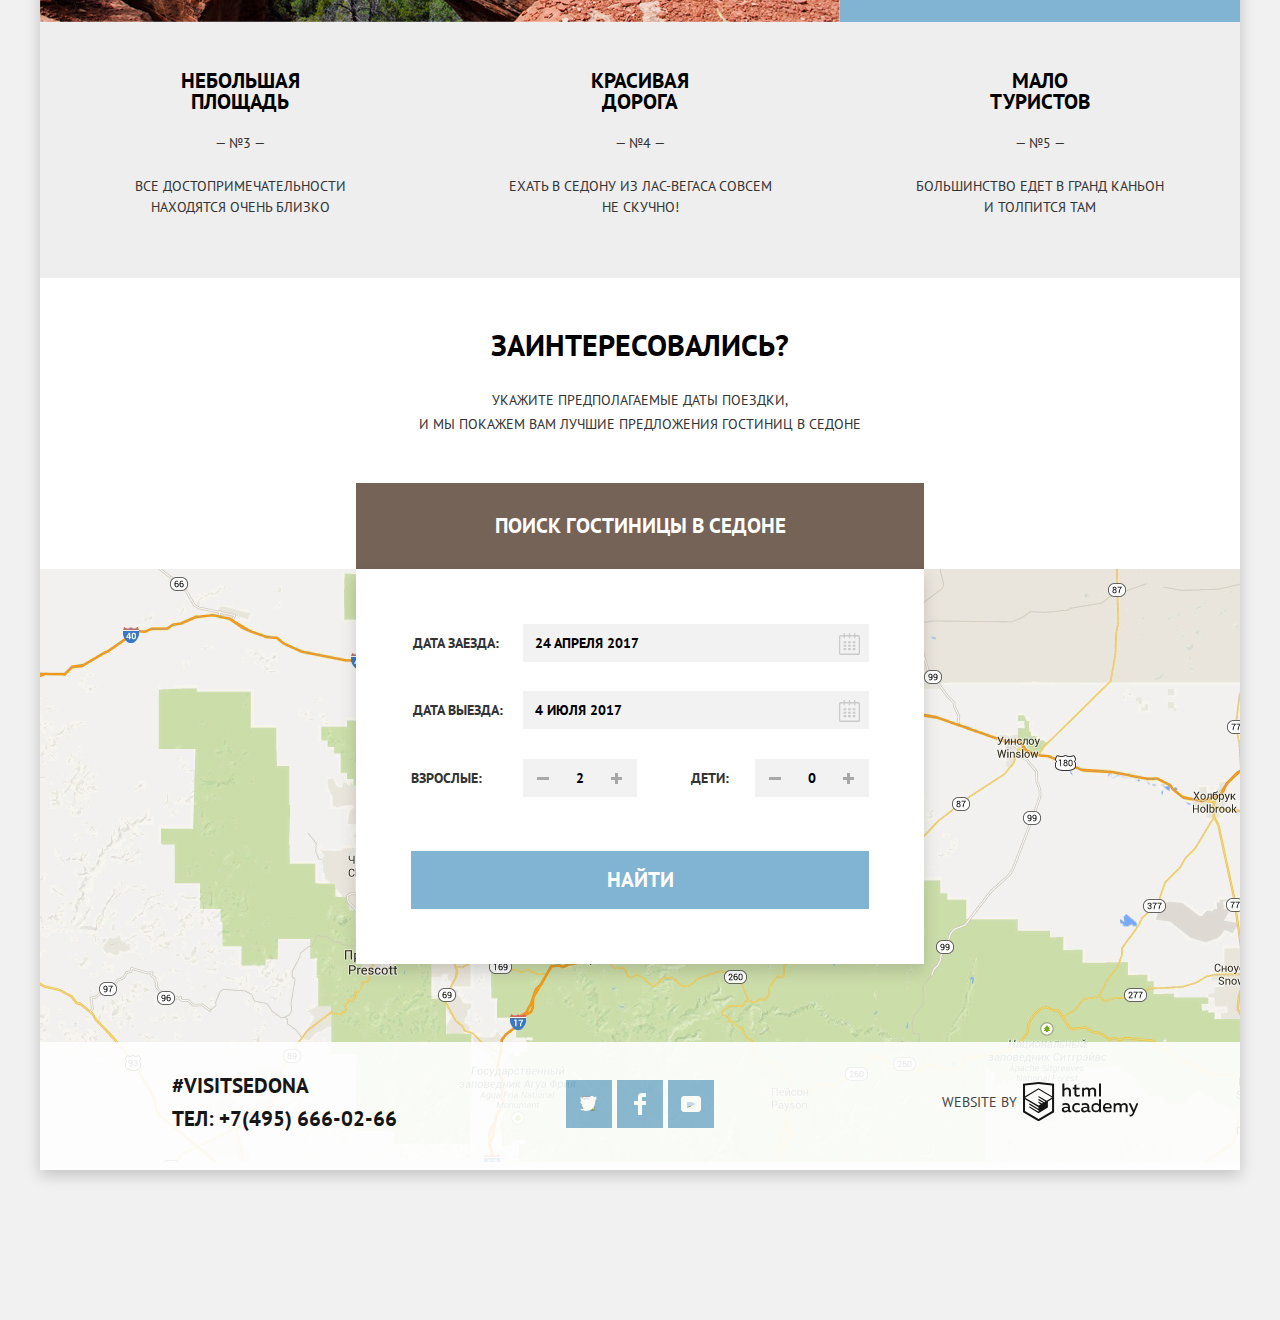
==== commit 50631aed: "финиш" ====
--- a/index.html
+++ b/index.html
@@ -7,7 +7,7 @@
 
   <link href="https://fonts.googleapis.com/css?family=PT+Sans:400,700&display=swap&subset=cyrillic" rel="stylesheet">
   <link href="css/normalize.css" rel="stylesheet">
-  <link href="css/style.css" rel="stylesheet">
+  <link href="css/style.min.css" rel="stylesheet">
 </head>
 
 <body>
--- a/css/style.min.css
+++ b/css/style.min.css
@@ -0,0 +1,1628 @@
+/* prefixed by https://autoprefixer.github.io (PostCSS: v7.0.26, autoprefixer: v9.7.3) */
+
+body {
+    font-family: "PT Sans", "Arial", sans-serif;
+    font-size: 14px;
+    line-height: 26px;
+    font-weight: 400;
+    color: #333333;
+    text-transform: uppercase;
+    margin: 0;
+    padding: 0;
+    background-color: #f1f1f1;
+    background-image: url("../img/background-photo.jpg");
+    background-position: top -27px center;
+    background-repeat: no-repeat;
+  }
+  
+  .content-box {
+    -webkit-box-shadow: 0px 5px 15px 0 rgba(0, 1, 1, 0.2);
+            box-shadow: 0px 5px 15px 0 rgba(0, 1, 1, 0.2);
+    width: 1200px;
+    margin: 0 auto;
+    position: relative;
+  }
+  
+  a {
+    text-decoration: none;
+  }
+  
+  .visually-hidden {
+    position: absolute;
+    clip: rect(0 0 0 0);
+    /* width: 1px;
+    height: 1px;
+    margin: -1px; */
+  }
+  
+  
+  /* шапка */
+  
+  .main-header {
+    position: relative;
+  }
+  
+  .main-header-logo {
+    position: absolute;
+    left: 50%;
+    -webkit-transform: translateX(-50%);
+            transform: translateX(-50%);
+    top: 0;
+  }
+  
+  .main-navigation {
+    font-size: 14px;
+    line-height: 26px;
+    font-weight: 700;
+    color: #000000;
+    background-color: #ffffff;
+  }
+  
+  .site-navigation {
+    list-style: none;
+    margin: 0;
+    padding: 0;
+  }
+  
+  .site-navigation a {
+    color: #000000;
+  }
+  
+  .site-navigation .curent {
+    color: #766357;
+  }
+  
+  .site-navigation a:hover {
+    color: #81b3d2;
+  }
+  
+  .site-navigation a:active {
+    color: rgba(0, 0, 0, 0.3);
+  }
+  
+  .site-navigation .curent:hover {
+    color: #766357;
+    cursor: default;
+  }
+  
+  
+  /* основное содержание */
+  
+  .intro {
+    min-height: 216px;
+  
+    text-align: center;
+    background-color: #ffffff;
+    -webkit-box-sizing: border-box;
+            box-sizing: border-box;
+  }
+  
+  .intro h1 {
+    width: 440px;
+    margin: 0 auto;
+    padding: 60px 0 28px;
+  
+    color: #000000;
+    font-size: 21px;
+    line-height: 26px;
+    font-weight: bold;
+  }
+  
+  .intro p {
+    margin: 0 auto;
+  }
+  
+  .welcome {
+    /* background-image: url("../img/welcome.svg"); */
+    margin: 76px auto 79px;
+    width: 459px;
+    height: 353px;
+    background-repeat: no-repeat;
+  }
+  
+  .welcome::after {
+    content: url("../img/polygon.png");
+    /* width: auto;
+  height: 57px; */
+    position: absolute;
+    top: 507px;
+    left: -2px;
+  }
+  
+  
+  /* .welcome-block-bottom {
+    margin: auto;
+    width: 1200px;
+    height: 57px;
+  } */
+  
+  
+  /* Преимущества */
+  
+  
+  
+  .features-list {
+    display: -webkit-box;
+    display: -ms-flexbox;
+    display: flex;
+    -ms-flex-pack: distribute;
+        justify-content: space-around;
+    -webkit-box-align: start;
+        -ms-flex-align: start;
+            align-items: flex-start;
+  
+    text-align: center;
+    line-height: 21px;
+    min-height: 330px;
+    background-color: #ffffff;
+  }
+  
+  .features-list h3 {
+    font-size: 21px;
+    line-height: 21px;
+    width: 150px;
+  
+    margin: 0;
+    padding-top: 31px;
+    padding-bottom: 25px;
+  
+    color: #000000;
+  }
+  
+  .features-list-item {
+    display: -webkit-box;
+    display: -ms-flexbox;
+    display: flex;
+    -webkit-box-orient: vertical;
+    -webkit-box-direction: normal;
+        -ms-flex-direction: column;
+            flex-direction: column;
+    -webkit-box-align: center;
+        -ms-flex-align: center;
+            align-items: center;
+    -webkit-box-pack: center;
+        -ms-flex-pack: center;
+            justify-content: center;
+    -ms-flex-preferred-size: 25%;
+        flex-basis: 25%;
+  
+    margin-top: 58px;
+    /* margin-bottom: 85px; */
+  }
+  
+  .features-list-item:last-of-type h3 {
+    margin-top: -5px;
+  }
+  
+  .features-list-item p {
+    margin: 0;
+  }
+  
+  .features-list-item img {
+    -webkit-box-ordinal-group: 0;
+        -ms-flex-order: -1;
+            order: -1;
+  }
+  
+  .other-features {
+    display: -webkit-box;
+    display: -ms-flexbox;
+    display: flex;
+  
+  
+  
+    text-align: center;
+    line-height: 21px;
+    background-color: #eeeeee;
+  }
+  
+  .other-features-item {
+    width: calc(100% / 3);
+    text-align: center;
+    -webkit-box-sizing: border-box;
+            box-sizing: border-box;
+    padding: 27px 65px 38px 65px;
+    min-height: 256px;
+  }
+  
+  .other-features h3 {
+    display: inline-block;
+    font-size: 21px;
+    line-height: 21px;
+    max-width: 150px;
+    text-align: center;
+  
+    color: #000000;
+  }
+  
+  .other-features-item p {
+    display: block;
+    padding: 0;
+    margin: 0;
+    margin-bottom: 22px;
+  }
+  
+  .search-block {
+    display: block;
+    min-height: 291px;
+  
+  
+    -webkit-box-sizing: border-box;
+  
+  
+            box-sizing: border-box;
+    background-color: #ffffff;
+  }
+  
+  .search-preview {
+    /* position: absolute;
+  
+    top: 55px;
+    left: 50%; */
+  
+    text-align: center;
+    font-size: 14px;
+    line-height: 24px;
+  
+    -webkit-box-sizing: border-box;
+  
+            box-sizing: border-box;
+    padding-top: 49px;
+  
+  
+    /* transform: translateX(-50%); */
+  }
+  
+  .search-preview h2 {
+    font-size: 30px;
+    line-height: 36px;
+    font-weight: 700;
+    color: #000000;
+    margin-top: 0;
+  }
+  
+  .search-preview p {
+    margin: 0 auto;
+    width: 450px;
+  }
+  
+  .search-field {
+    display: block;
+    margin: 47px auto 0;
+    width: 568px;
+    height: 86px;
+    font: inherit;
+    font-size: 21px;
+    line-height: 26px;
+    font-weight: 700;
+    text-transform: uppercase;
+    color: #ffffff;
+  
+    background-color: #766357;
+    border: none;
+  
+    cursor: pointer;
+  }
+  
+  .search-field:hover {
+    background-color: #604e43;
+  
+  }
+  
+  .search-field:active {
+    color: rgba(255, 255, 255, 0.3);
+    background-color: #503e33;
+  }
+  
+  .map-sedona {
+    display: inline-block;
+  
+    background-image: url("../img/map.jpg");
+    width: 1200px;
+    height: 593px;
+  }
+  
+  /* РАЗМЕТКА футер */
+  
+  .main-footer {
+    margin: 0;
+    padding: 4px 0;
+    min-height: 120px;
+    width: 100%;
+    background-color: #ffffff;
+  }
+  
+  .main-footer.home {
+    margin: 0;
+    padding: 0;
+    min-height: 128px;
+    width: 100%;
+    background-color: #ffffff;
+    position: absolute;
+    bottom: 0;
+    opacity: 0.9;
+  }
+  
+  .footer-contacts {
+    font-size: 21px;
+    line-height: 26px;
+    font-weight: 700;
+    color: #000000;
+  }
+  
+  .footer-contacts p {
+    display: block;
+    margin: 0;
+    padding-bottom: 7px;
+  }
+  
+  .footer-contacts a {
+    color: #000000;
+    cursor: pointer;
+  }
+  
+  .footer-contacts a:hover,
+  .footer-contacts a:focus {
+    color: #669ec0;
+  }
+  
+  
+  /* .footer-contacts a:active {
+    color: #bdbbbc;
+  } */
+  
+  
+  .social-icon:hover,
+  .social-icon:focus {
+    background-color: #669ec0;
+  }
+  
+  .social-icon:active {
+    background-color: #5496bd;
+  }
+  
+  .social-icon:active path {
+    opacity: 0.3;
+  }
+  
+  .footer-copyright span {
+    display: block;
+    margin-right: 6px;
+  }
+  
+  .footer-copyright a {
+    width: 115px;
+    height: 41px;
+  }
+  
+  .footer-copyright a:hover path,
+  .footer-copyright a:focus path {
+    fill: #81b3d2;
+  }
+  
+  .footer-copyright a:active path {
+    fill: #bdbbbc;
+  }
+  
+  
+  /* модальное окно */
+  
+  .modal-hotel-search {
+    font-size: 14px;
+    width: 568px;
+    height: 395px;
+    margin: 0 auto;
+    font-weight: 700;
+    background-color: #ffffff;
+    position: absolute;
+    /* left: 50%;
+      transform: translateX(-50%); */
+    left: 316px;
+    bottom: 206px;
+    -webkit-box-shadow: 0px 7px 15px 0 rgba(0, 1, 1, 0.15);
+            box-shadow: 0px 7px 15px 0 rgba(0, 1, 1, 0.15);
+  
+    -webkit-animation: pullDown 0.6s;
+  
+            animation: pullDown 0.6s;
+  }
+  
+  .modal-invisible {
+    display: none;
+  }
+  
+  .modal-error {
+    display: block;
+  
+    -webkit-animation: shake 0.6s;
+  
+            animation: shake 0.6s;
+  }
+  
+  .button-search {
+    cursor: pointer;
+  }
+  
+  .search-hotel-form {
+    padding: 55px;
+    display: -webkit-box;
+    display: -ms-flexbox;
+    display: flex;
+    -webkit-box-orient: vertical;
+    -webkit-box-direction: normal;
+        -ms-flex-direction: column;
+            flex-direction: column;
+    /* align-items: flex-start; */
+  }
+  
+  .search-hotel-form .dates {
+    display: -webkit-box;
+    display: -ms-flexbox;
+    display: flex;
+    -webkit-box-pack: justify;
+        -ms-flex-pack: justify;
+            justify-content: space-between;
+    -webkit-box-align: center;
+        -ms-flex-align: center;
+            align-items: center;
+    margin-bottom: 29px;
+    margin-left: 2px;
+  }
+  
+  .search-hotel-form .input-wrapper {
+    position: relative;
+  }
+  
+  .search-hotel-form .persons {
+    margin-top: 1px;
+    display: -webkit-box;
+    display: -ms-flexbox;
+    display: flex;
+    -webkit-box-pack: justify;
+        -ms-flex-pack: justify;
+            justify-content: space-between;
+    margin-bottom: 54px;
+  }
+  
+  .persons div {
+    display: -webkit-box;
+    display: -ms-flexbox;
+    display: flex;
+    -webkit-box-align: center;
+        -ms-flex-align: center;
+            align-items: center;
+    /* width: 50%; */
+  }
+  
+  .adults-wrap label {
+    margin-right: 41px;
+  }
+  
+  .kids-wrap label {
+    margin-right: 26px;
+  }
+  
+  .persons .adults,
+  .persons .kids {
+    -webkit-box-flex: 1;
+        -ms-flex-positive: 1;
+            flex-grow: 1;
+    display: -webkit-box;
+    display: -ms-flexbox;
+    display: flex;
+    -webkit-box-orient: vertical;
+    -webkit-box-direction: normal;
+        -ms-flex-direction: column;
+            flex-direction: column;
+    -webkit-box-pack: justify;
+        -ms-flex-pack: justify;
+            justify-content: space-between;
+  }
+  
+  .search-hotel-form input {
+    font: inherit;
+    color: #000000;
+    padding: 0;
+    text-transform: uppercase;
+    background-color: #f2f2f2;
+    border: none;
+  }
+  
+  .input-field::-webkit-input-placeholder {
+    color: #000000;
+    opacity: 1;
+  }
+  
+  .input-field::-moz-placeholder {
+    color: #000000;
+    opacity: 1;
+  }
+  
+  .input-field:-ms-input-placeholder {
+    color: #000000;
+    opacity: 1;
+  }
+  
+  .input-field::-ms-input-placeholder {
+    color: #000000;
+    opacity: 1;
+  }
+  
+  .input-field::placeholder {
+    color: #000000;
+    opacity: 1;
+  }
+  
+  .search-hotel-form input[type="text"] {
+    position: relative;
+    -webkit-box-sizing: border-box;
+            box-sizing: border-box;
+    padding-left: 12px;
+    width: 346px;
+    height: 38px;
+  }
+  
+  .search-hotel-form input[type="number"] {
+    width: 38px;
+    height: 38px;
+  }
+  
+  .search-hotel-form input[type="text"]:hover,
+  .search-hotel-form input[type="number"]:hover {
+    background-color: #ebebeb;
+  }
+  
+  .search-hotel-form input[type="text"]:focus {
+    width: 344px;
+    height: 34px;
+    background-color: #ffffff;
+    border: solid 2px #e5e5e5;
+  }
+  
+  .search-hotel-form input[type="number"]:focus {
+    width: 34px;
+    height: 34px;
+    background-color: #ffffff;
+    border: solid 2px #e5e5e5;
+  }
+  
+  .calendar-icon {
+    position: absolute;
+    top: 9px;
+    right: 9px;
+  
+    fill: #cacaca;
+  }
+  
+  .calendar-icon:hover,
+  .calendar-icon:focus {
+    fill: inherit;
+  }
+  
+  .calendar-icon:active {
+    fill: #81b3d2;
+  }
+  
+  /* label[for="adults"] {
+    margin-right: 41px;
+  }
+  
+  label[for="kids"] {
+    padding-right: 12px;
+  } */
+  
+  .search-hotel-form .button-search {
+    width: 458px;
+    height: 58px;
+    font-size: 21px;
+    font-weight: bold;
+    line-height: 1.24;
+    text-align: center;
+    color: #ffffff;
+    background-color: #81b3d2;
+  }
+  
+  .search-hotel-form .button-search:hover {
+    background-color: #669ec0;
+  }
+  
+  .search-hotel-form .button-search:active {
+    color: rgba(255, 255, 255, 0.3);
+    background-color: #5496bd;
+  }
+  
+  .persons {
+    position: relative;
+  }
+  
+  .persons input {
+    text-align: center;
+  }
+  
+  .regulate {
+    position: relative;
+  
+    width: 38px;
+    height: 38px;
+    padding: 0;
+    background-color: #f2f2f2;
+    border: none;
+    cursor: pointer;
+  }
+  
+  /* МОЗИЛА */
+  input[type='number'] {
+    -moz-appearance: textfield;
+  }
+  
+  /* ХРОМ */
+  input[type="number"]::-webkit-outer-spin-button,
+  input[type="number"]::-webkit-inner-spin-button {
+    -webkit-appearance: none;
+    margin: 0;
+  }
+  
+  /* ДРУГИЕ */
+  input[type=number]::-webkit-inner-spin-button,
+  input[type=number]::-webkit-outer-spin-button {
+    -webkit-appearance: none;
+    margin: 0;
+  }
+  
+  .regulate.less::after {
+    content: "";
+    position: absolute;
+    top: 18px;
+    left: 14px;
+    /* transform: translateX(-50%);
+    transform: translateY(-50%); */
+    width: 12px;
+    height: 3px;
+    background-color: #a9a9a9;
+  }
+  
+  .regulate.more::before,
+  .regulate.more::after {
+    content: "";
+    position: absolute;
+    top: 18px;
+    left: 12px;
+    /* transform: translateX(-50%);
+    transform: translateY(-50%); */
+    width: 11px;
+    height: 3px;
+    background-color: #a6a6a6;
+  }
+  
+  .regulate.more::after {
+    -webkit-transform: rotate(90deg);
+            transform: rotate(90deg);
+  }
+  
+  .regulate.less:hover::after,
+  .regulate.more:hover::before,
+  .regulate.more:hover::after {
+    background-color: black;
+  }
+  
+  .regulate.less:active::after,
+  .regulate.more:active::before,
+  .regulate.more:active::after {
+    background-color: #81b3d2;
+  }
+  
+  
+  /* Каталог отелей */
+  
+  .hotels-page {
+    background-image: none;
+  }
+  
+  .hotel-list {
+    list-style: none;
+    margin: 0;
+    padding: 0;
+    border-top: 1px solid #e5e5e5;
+    background-color: #ffffff;
+  }
+  
+  .hotel-item {
+    display: -webkit-box;
+    display: -ms-flexbox;
+    display: flex;
+    -webkit-box-pack: justify;
+        -ms-flex-pack: justify;
+            justify-content: space-between;
+    padding: 30px 72px;
+    -webkit-box-sizing: border-box;
+            box-sizing: border-box;
+    border-bottom: 1px solid #e5e5e5;
+  }
+  
+  .hotel-description {
+    display: -webkit-box;
+    display: -ms-flexbox;
+    display: flex;
+  }
+  
+  .hotel-description img {
+    display: block;
+    -webkit-box-ordinal-group: 0;
+        -ms-flex-order: -1;
+            order: -1;
+  }
+  
+  .hotel-info {
+    margin-left: 30px;
+  }
+  
+  .hotel-info-title {
+    margin: 0;
+    margin-top: -6px;
+  }
+  
+  .hotel-info-title a {
+    font-size: 21px;
+    line-height: 26px;
+    color: #000000;
+    margin: 0;
+  }
+  
+  .hotel-info-title a:hover {
+    color: #81b3d2;
+  }
+  
+  .hotel-info-title a:active {
+    color: rgba(0, 0, 0, 0.3);
+  }
+  
+  .hotel-list .hotel-picture {
+    width: 135px;
+    height: 90px;
+    /* margin-right: 30px; */
+  }
+  
+  .more-hotel,
+  .hotel-reservation {
+    display: inline-block;
+    margin: 0;
+    margin-top: 4px;
+    margin-right: 3px;
+  }
+  
+  .more-hotel span,
+  .more-hotel a,
+  .hotel-reservation span,
+  .hotel-reservation a {
+    display: block;
+  }
+  
+  .more-hotel a {
+    width: 110px;
+    height: 27px;
+    text-align: center;
+    font: inherit;
+    color: #ffffff;
+    font-weight: 700;
+    background-color: #81b3d2;
+    margin-top: 11px;
+  }
+  
+  .more-hotel a:hover,
+  .more-hotel a:focus {
+    background-color: #669ec0;
+  }
+  
+  .more-hotel a:active {
+    color: rgba(255, 255, 255, 0.3);
+    background-color: #5496bd;
+  }
+  
+  .hotel-reservation a {
+    width: 142px;
+    height: 27px;
+    text-align: center;
+    font: inherit;
+    color: #ffffff;
+    font-weight: 700;
+    background-color: #766357;
+    margin-top: 11px;
+  }
+  
+  .hotel-reservation a:hover,
+  .hotel-reservation a:focus {
+    background-color: #604e43;
+  }
+  
+  .hotel-reservation a:active {
+    color: rgba(255, 255, 255, 0.3);
+    background-color: #503e33;
+  }
+  
+  .hotel-raiting {
+    display: -webkit-box;
+    display: -ms-flexbox;
+    display: flex;
+    -webkit-box-orient: vertical;
+    -webkit-box-direction: normal;
+        -ms-flex-direction: column;
+            flex-direction: column;
+    -webkit-box-pack: justify;
+        -ms-flex-pack: justify;
+            justify-content: space-between;
+    /* align-items: flex-end; */
+  }
+  
+  .hotel-raiting ul {
+    display: block;
+    list-style: none;
+    padding: 0;
+    text-align: right;
+    margin-top: -2px;
+  }
+  
+  .star {
+    display: inline-block;
+  
+    background-image: url("../img/star.svg");
+    width: 18px;
+    height: 17px;
+    margin-left: 2px;
+  }
+  
+  .rating-result {
+    width: 110px;
+    height: 27px;
+    color: #666666;
+    text-align: center;
+    background-color: #f2f2f2;
+    margin: 0;
+  }
+  
+  /* Фильтры */
+  
+  .filters {
+    background-image: url("../img/filter-background.jpg");
+    background-position: center;
+    background-repeat: no-repeat;
+  }
+  
+  .infrastructure,
+  .housing {
+    border: none;
+  }
+  
+  .infrastructure ul,
+  .housing ul {
+    list-style: none;
+    line-height: 21px;
+    color: #ffffff;
+  }
+  
+  .infrastructure legend,
+  .housing legend,
+  .filter-range-title {
+    color: #ffffff;
+    font-size: 16px;
+    line-height: 21px;
+    font-weight: bold;
+  }
+  
+  
+  /* .price-controls {
+    line-height: 21px;
+    color: #ffffff;
+  }
+  
+  .price-controls input,
+  .filter-range button {
+    font: inherit;
+    text-transform: uppercase;
+    color: #ffffff;
+  
+    border: 2px solid white;
+    background-color: transparent;
+  }
+  
+  .filter-range button:hover {
+    color: #000000;
+    border: solid 2px #ffffff;
+    background-color: #ffffff;
+  } */
+  
+  
+  /* Сортировка */
+  
+  .sorting h3 {
+    font-size: 12px;
+    line-height: 18px;
+    color: #000000;
+  }
+  
+  .sorting p {
+    font-size: 21px;
+    line-height: 26px;
+    font-weight: bold;
+    color: #000000;
+  }
+  
+  .sorting ul {
+    list-style: none;
+    font-size: 12px;
+    line-height: 18px;
+  }
+  
+  .sort-block {
+    /* text-decoration: underline dotted #81b3d2; */
+    border-bottom: 1px dotted #81b3d2;
+    color: rgba(0, 0, 0, 0.3);
+  }
+  
+  .sort-block:hover {
+    border-bottom: 1px dotted #81b3d2;
+    color: #81b3d2;
+  }
+  
+  .sort-list .curent:hover {
+    cursor: default;
+  }
+  
+  .sort-list .sort-block:active {
+    border-bottom: none;
+    color: #000000;
+  }
+  
+  .sort-list .curent,
+  .sort-list .curent:active,
+  .sort-block:focus {
+    border-bottom: none;
+    color: #81b3d2;
+  }
+  
+  .icon-dir {
+    margin-left: 7px;
+  }
+  
+  .icon-dir path {
+    fill: #cacaca;
+  }
+  
+  .icon-dir:hover path,
+  .icon-dir:focus path {
+    fill: #231F20;
+  }
+  
+  .direction .curent:hover {
+    cursor: default;
+  }
+  
+  .direction .curent path,
+  .icon-dir:active path {
+    fill: #81b3d2;
+  }
+  
+  
+  /* СЕТКА главной */
+  
+  .site-navigation {
+    display: -webkit-box;
+    display: -ms-flexbox;
+    display: flex;
+    -webkit-box-orient: horizontal;
+    -webkit-box-direction: normal;
+        -ms-flex-direction: row;
+            flex-direction: row;
+    -webkit-box-pack: justify;
+        -ms-flex-pack: justify;
+            justify-content: space-between;
+    -webkit-box-align: center;
+        -ms-flex-align: center;
+            align-items: center;
+    min-height: 56px;
+  }
+  
+  .site-navigation li {
+    -ms-flex-preferred-size: 239px;
+        flex-basis: 239px;
+  }
+  
+  .site-navigation li:nth-child(1) {
+    text-align: left;
+    padding-left: 72px;
+  }
+  
+  .site-navigation li:nth-child(2) {
+    text-align: left;
+    padding-left: 73px;
+  }
+  
+  .site-navigation li:nth-child(3) {
+    text-align: right;
+    padding-right: 75px;
+  }
+  
+  .site-navigation li:nth-child(4) {
+    text-align: right;
+    padding-right: 72px;
+  }
+  
+  .site-navigation li:nth-child(2) {
+    margin-right: 233px;
+  }
+  
+  /* CЕТКА преимуществ */
+  
+  .features {
+    display: -webkit-box;
+    display: -ms-flexbox;
+    display: flex;
+    -webkit-box-orient: vertical;
+    -webkit-box-direction: normal;
+        -ms-flex-direction: column;
+            flex-direction: column;
+  }
+  
+  
+  
+  .feature-item {
+    display: -webkit-box;
+    display: -ms-flexbox;
+    display: flex;
+    -ms-flex-pack: distribute;
+        justify-content: space-around;
+    -webkit-box-align: center;
+        -ms-flex-align: center;
+            align-items: center;
+    min-height: 256px;
+  }
+  
+  .feature-item.reverse img {
+    -webkit-box-ordinal-group: 0;
+        -ms-flex-order: -1;
+            order: -1;
+  }
+  
+  .feature-description {
+    text-align: center;
+    line-height: 21px;
+    width: 400px;
+    padding: 45px 0 60px;
+    color: #ffffff;
+    background-color: #81b3d2;
+  }
+  
+  .feature-description {
+    display: -webkit-box;
+    display: -ms-flexbox;
+    display: flex;
+    -webkit-box-orient: vertical;
+    -webkit-box-direction: normal;
+        -ms-flex-direction: column;
+            flex-direction: column;
+    -webkit-box-pack: start;
+        -ms-flex-pack: start;
+            justify-content: flex-start;
+    -webkit-box-align: center;
+        -ms-flex-align: center;
+            align-items: center;
+    min-height: 256px;
+    -webkit-box-sizing: border-box;
+            box-sizing: border-box;
+  }
+  
+  .feature-description h3 {
+    width: 50%;
+    font-size: 21px;
+    line-height: 21px;
+    font-weight: 700;
+    margin: 0;
+  }
+  
+  .feature-description p {
+    margin: 0;
+    margin-top: 23px;
+    width: 300px;
+  }
+  
+  .feature-item.reverse p {
+    width: 320px;
+  }
+  
+  .feature-description img {
+    display: block;
+  }
+  
+  /* СЕТКА футер */
+  
+  .main-footer {
+    display: -webkit-box;
+    display: -ms-flexbox;
+    display: flex;
+    -webkit-box-pack: justify;
+        -ms-flex-pack: justify;
+            justify-content: space-between;
+    -webkit-box-align: center;
+        -ms-flex-align: center;
+            align-items: center;
+  }
+  
+  .footer-contacts {
+    display: -webkit-box;
+    display: -ms-flexbox;
+    display: flex;
+    -webkit-box-orient: vertical;
+    -webkit-box-direction: normal;
+        -ms-flex-direction: column;
+            flex-direction: column;
+    /* align-items: stretch; */
+    /* justify-content: center; */
+    margin-left: 132px;
+  }
+  
+  .footer-social ul {
+    list-style: none;
+    display: -webkit-box;
+    display: -ms-flexbox;
+    display: flex;
+    -ms-flex-wrap: wrap;
+        flex-wrap: wrap;
+    -webkit-box-pack: center;
+        -ms-flex-pack: center;
+            justify-content: center;
+    width: 150px;
+  
+    margin-right: 100px;
+  }
+  
+  .footer-social li {
+    margin-bottom: 5px;
+    margin-right: 5px;
+  }
+  
+  .footer-social li:nth-child(3n) {
+    margin-right: 0;
+  }
+  
+  .social-icon {
+    display: -webkit-box;
+    display: -ms-flexbox;
+    display: flex;
+    -webkit-box-align: center;
+        -ms-flex-align: center;
+            align-items: center;
+    -webkit-box-pack: center;
+        -ms-flex-pack: center;
+            justify-content: center;
+    width: 46px;
+    height: 48px;
+    background-color: #81b3d2;
+  }
+  
+  .footer-copyright {
+    display: -webkit-box;
+    display: -ms-flexbox;
+    display: flex;
+    -webkit-box-align: center;
+        -ms-flex-align: center;
+            align-items: center;
+    margin-right: 102px;
+    margin-bottom: 22px;
+  }
+  
+  
+  /* Сетка внутренней страницы */
+  
+  
+  
+  /* СЕТКА фильтров */
+  
+  .filters {
+    display: -webkit-box;
+    display: -ms-flexbox;
+    display: flex;
+    /* justify-content: space-between; */
+    -webkit-box-align: start;
+        -ms-flex-align: start;
+            align-items: flex-start;
+  }
+  
+  .filters fieldset {
+    padding: 0;
+    margin: 26px 119px 33px 72px;
+  }
+  
+  .filters fieldset:last-of-type {
+    margin-left: 0;
+  }
+  
+  .filters legend {
+    margin-bottom: 25px;
+  }
+  
+  .filters ul {
+    margin: 0;
+    padding: 0;
+  }
+  
+  .filter-option {
+    margin-bottom: 24px;
+    padding-left: 45px;
+    /* box-shadow: 0 0 0 3px red; */
+  }
+  
+  .filter-option:last-of-type {
+    margin-bottom: 0;
+  }
+  
+  .filter-option label {
+    position: relative;
+    display: block;
+    cursor: pointer;
+    -webkit-user-select: none;
+       -moz-user-select: none;
+        -ms-user-select: none;
+            user-select: none;
+  }
+  
+  .filter-input+.checkbox-indicator {
+    position: absolute;
+    width: 23px;
+    height: 23px;
+    margin-left: -44px;
+    background-image: url("../img/checkbox-off.svg");
+    background-repeat: no-repeat;
+  }
+  
+  .filter-input:checked+.checkbox-indicator {
+    position: absolute;
+    width: 27px;
+    height: 23px;
+    margin-left: -44px;
+    background-image: url("../img/checkbox-on.svg");
+    background-repeat: no-repeat;
+  }
+  
+  .filter-input+.checkbox-indicator:hover,
+  .filter-input:checked+.checkbox-indicator:focus {
+    color: #ffffff;
+  }
+  
+  .filter-input:disabled+.checkbox-indicator {
+    position: absolute;
+    width: 23px;
+    height: 23px;
+    margin-left: -45px;
+    background-image: url("../img/checkbox-off-disabled.svg");
+    background-repeat: no-repeat;
+  }
+  
+  .filter-input:checked:disabled+.checkbox-indicator {
+    position: absolute;
+    width: 27px;
+    height: 23px;
+    margin-left: -45px;
+    background-image: url("../img/checkbox-on-disabled.svg");
+    background-repeat: no-repeat;
+  }
+  
+  .filter-range {
+    margin-left: auto;
+    margin-right: 71px;
+    margin-bottom: 7px;
+    width: 318px;
+    color: #ffffff;
+    text-transform: uppercase;
+    -ms-flex-item-align: center;
+        -ms-grid-row-align: center;
+        align-self: center;
+  }
+  
+  .filter-range-title {
+    margin-bottom: 9px;
+    font-weight: 600;
+    font-size: 16px;
+    line-height: 21px;
+  }
+  
+  .price-controls {
+    position: relative;
+    height: 32px;
+    margin-bottom: 20px;
+    font-size: 0;
+    border: 2px solid #ffffff;
+    border-radius: 2px;
+  }
+  
+  .price-controls::after {
+    content: "";
+    position: absolute;
+    top: 50%;
+    left: 50%;
+    width: 2px;
+    height: 22px;
+    background: #ffffff;
+    -webkit-transform: translate(-50%, -50%);
+            transform: translate(-50%, -50%);
+  }
+  
+  .price-controls label {
+    display: inline-block;
+    font-size: 14px;
+    line-height: 38px;
+    vertical-align: top;
+    cursor: pointer;
+  }
+  
+  .price-controls .min-price {
+    width: 90px;
+    padding-left: 65px;
+    margin-top: -3px;
+  }
+  
+  .price-controls .max-price {
+    width: 90px;
+    padding-left: 56px;
+    margin-top: -3px;
+  }
+  
+  .price-controls input {
+    width: 50px;
+    margin: 0;
+    color: inherit;
+    font: inherit;
+    background: none;
+    border: none;
+  }
+  
+  .range-controls {
+    position: relative;
+    margin-bottom: 32px;
+  }
+  
+  .range-controls .scale {
+    height: 2px;
+    background: rgba(255, 255, 255, 0.3);
+  }
+  
+  .range-controls .bar {
+    width: 80%;
+    height: 2px;
+    background: #ffffff;
+  }
+  
+  .range-toggle {
+    position: absolute;
+    top: -9px;
+    width: 4px;
+    height: 4px;
+    background: #ababab;
+    border: 8px solid #ffffff;
+    border-radius: 50%;
+    -webkit-box-shadow: 0 2px 1px 0 rgba(0, 1, 1, 0.2);
+            box-shadow: 0 2px 1px 0 rgba(0, 1, 1, 0.2);
+    cursor: pointer;
+  }
+  
+  .range-toggle-min {
+    left: 0;
+  }
+  
+  .range-toggle-max {
+    left: 80%;
+  }
+  
+  .range-toggle:hover {
+    top: -10px;
+    border: 9px solid #ffffff;
+  }
+  
+  .btn-transparent {
+    display: block;
+    margin: 0 auto;
+    margin-left: 84px;
+    padding: 6px 35px;
+    font-size: 14px;
+    line-height: 20px;
+    color: #ffffff;
+    text-transform: uppercase;
+    background: transparent;
+    border: 2px solid #ffffff;
+    border-radius: 2px;
+    cursor: pointer;
+  }
+  
+  .btn-transparent:hover,
+  .btn-transparent:focus {
+    color: #000000;
+    background: #ffffff;
+  }
+  
+  
+  /* СЕТКА сортировки */
+  
+  .sorting {
+    display: -webkit-box;
+    display: -ms-flexbox;
+    display: flex;
+    -webkit-box-orient: horizontal;
+    -webkit-box-direction: normal;
+        -ms-flex-direction: row;
+            flex-direction: row;
+    -webkit-box-pack: start;
+        -ms-flex-pack: start;
+            justify-content: flex-start;
+    -webkit-box-align: baseline;
+        -ms-flex-align: baseline;
+            align-items: baseline;
+    margin: 29px 0;
+  }
+  
+  .sorting p {
+    /* display: inline-block; */
+    margin: 0;
+    margin-left: 72px;
+    margin-right: 50px;
+  }
+  
+  .sort-list {
+    display: -webkit-box;
+    display: -ms-flexbox;
+    display: flex;
+    -webkit-box-flex: 1;
+        -ms-flex-positive: 1;
+            flex-grow: 1;
+  }
+  
+  .sort-list h3 {
+    margin: 0;
+    margin-left: -2px;
+  }
+  
+  .sort-list ul {
+    display: -webkit-box;
+    display: -ms-flexbox;
+    display: flex;
+    margin: 0;
+    margin-left: -1px;
+  }
+  
+  .sort-list li {
+    margin-right: 33px;
+  }
+  
+  .sorting .direction {
+    /* display: inline-block; */
+    margin-right: 73px;
+    /* margin-left: auto; */
+  }
+  
+  
+  
+  /* АНИМАЦИИ */
+  
+  @-webkit-keyframes pullDown {
+    0% {
+      -webkit-transform: scaleY(0.1);
+              transform: scaleY(0.1);
+    }
+  
+    40% {
+      -webkit-transform: scaleY(1.02);
+              transform: scaleY(1.02);
+    }
+  
+    60% {
+      -webkit-transform: scaleY(0.98);
+              transform: scaleY(0.98);
+    }
+  
+    80% {
+      -webkit-transform: scaleY(1.01);
+              transform: scaleY(1.01);
+    }
+  
+    100% {
+      -webkit-transform: scaleY(0.98);
+              transform: scaleY(0.98);
+    }
+  
+    80% {
+      -webkit-transform: scaleY(1.01);
+              transform: scaleY(1.01);
+    }
+  
+    100% {
+      -webkit-transform: scaleY(1);
+              transform: scaleY(1);
+    }
+  }
+  
+  @keyframes pullDown {
+    0% {
+      -webkit-transform: scaleY(0.1);
+              transform: scaleY(0.1);
+    }
+  
+    40% {
+      -webkit-transform: scaleY(1.02);
+              transform: scaleY(1.02);
+    }
+  
+    60% {
+      -webkit-transform: scaleY(0.98);
+              transform: scaleY(0.98);
+    }
+  
+    80% {
+      -webkit-transform: scaleY(1.01);
+              transform: scaleY(1.01);
+    }
+  
+    100% {
+      -webkit-transform: scaleY(0.98);
+              transform: scaleY(0.98);
+    }
+  
+    80% {
+      -webkit-transform: scaleY(1.01);
+              transform: scaleY(1.01);
+    }
+  
+    100% {
+      -webkit-transform: scaleY(1);
+              transform: scaleY(1);
+    }
+  }
+  
+  @-webkit-keyframes shake {
+  
+    0%,
+    100% {
+      -webkit-transform: translateX(0);
+              transform: translateX(0);
+    }
+  
+    10%,
+    30%,
+    50%,
+    70%,
+    90% {
+      -webkit-transform: translateX(-10px);
+              transform: translateX(-10px);
+    }
+  
+    20%,
+    40%,
+    60%,
+    80% {
+      -webkit-transform: translateX(10px);
+              transform: translateX(10px);
+    }
+  }
+  
+  @keyframes shake {
+  
+    0%,
+    100% {
+      -webkit-transform: translateX(0);
+              transform: translateX(0);
+    }
+  
+    10%,
+    30%,
+    50%,
+    70%,
+    90% {
+      -webkit-transform: translateX(-10px);
+              transform: translateX(-10px);
+    }
+  
+    20%,
+    40%,
+    60%,
+    80% {
+      -webkit-transform: translateX(10px);
+              transform: translateX(10px);
+    }
+  }
+  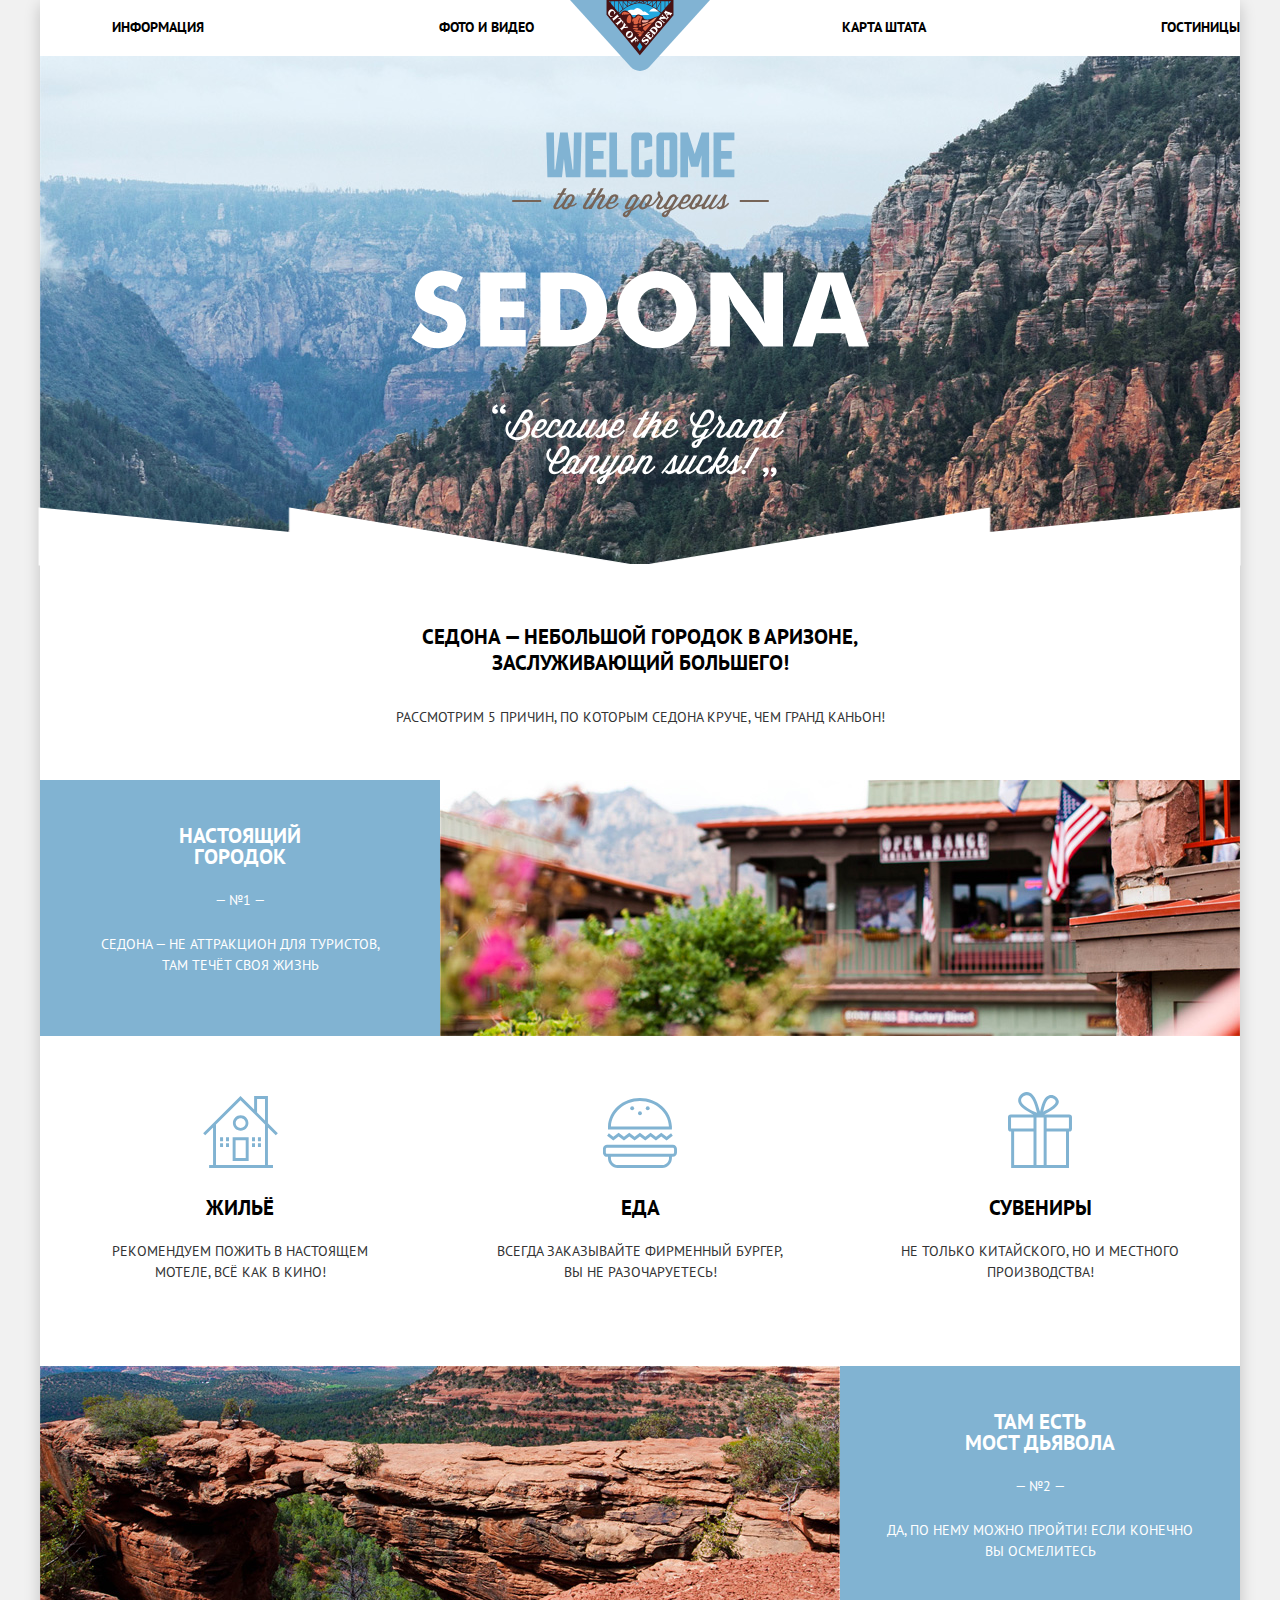
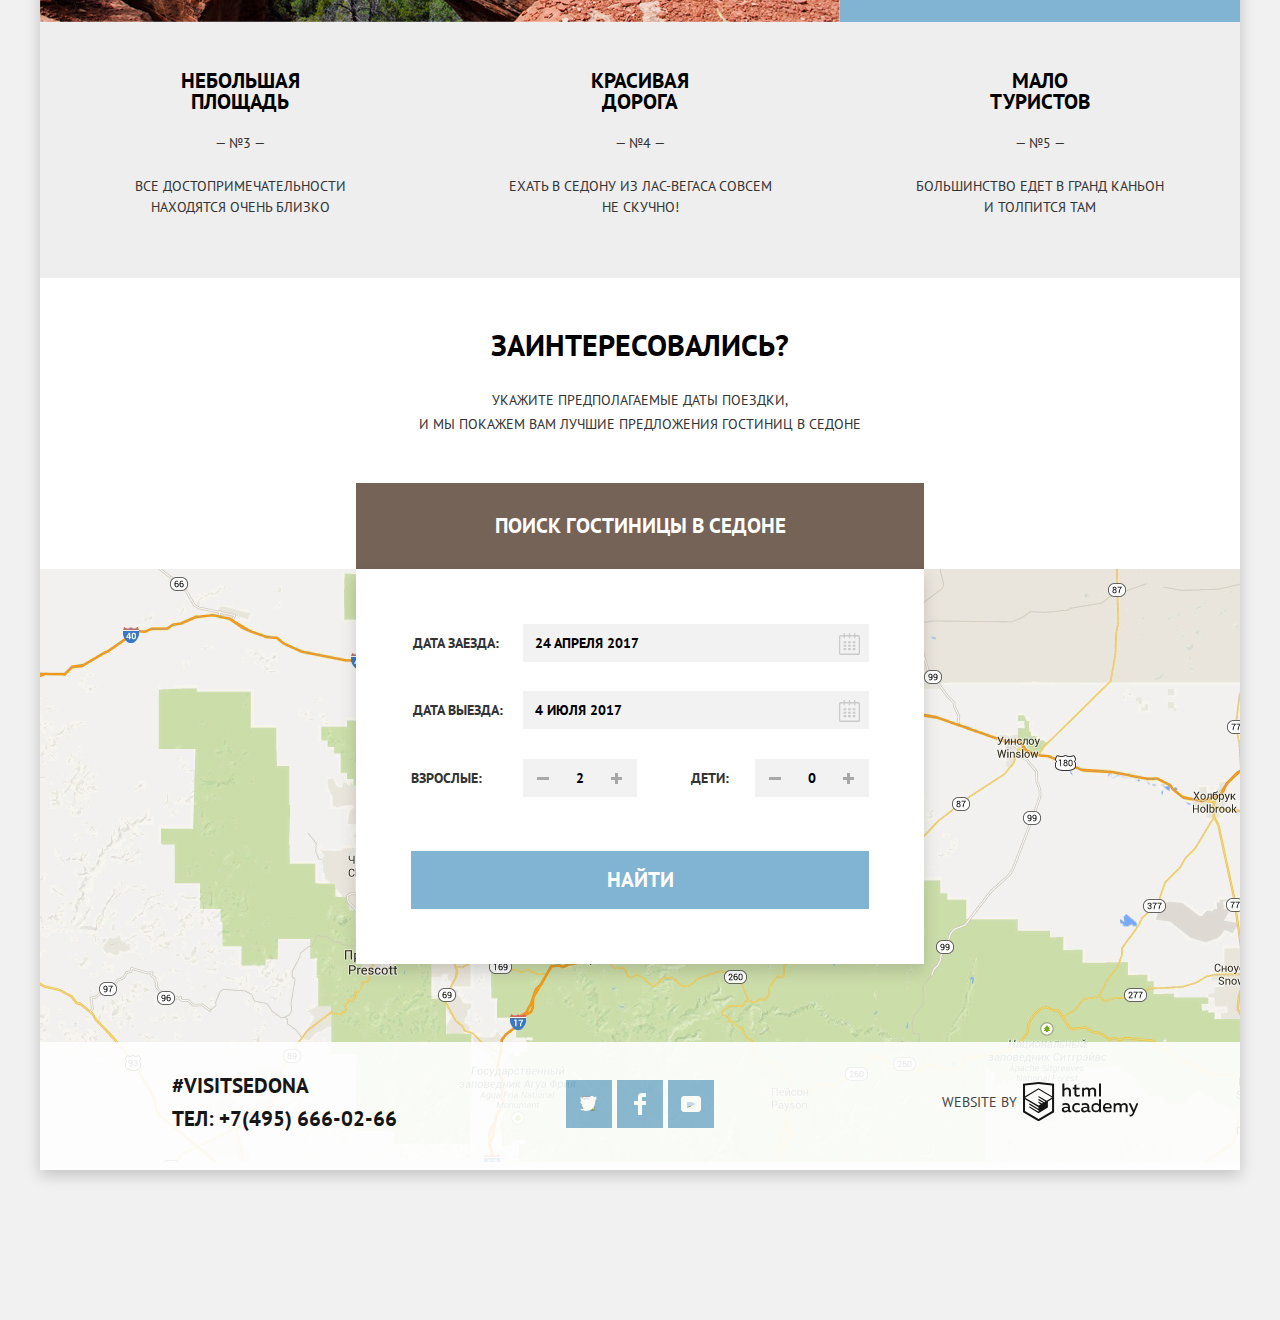
==== commit 992cf1c0: "правки" ====
--- a/index.html
+++ b/index.html
@@ -7,7 +7,7 @@
 
   <link href="https://fonts.googleapis.com/css?family=PT+Sans:400,700&display=swap&subset=cyrillic" rel="stylesheet">
   <link href="css/normalize.css" rel="stylesheet">
-  <link href="css/style.min.css" rel="stylesheet">
+  <link href="css/style.css" rel="stylesheet">
 </head>
 
 <body>
@@ -64,25 +64,19 @@
 
         <section class="features-list">
           <div class="features-list-item">
+            <img src="img/icon-1.svg" width="75" height="72" alt="домик">
             <h3>Жильё</h3>
-            <p>
-              Рекомендуем пожить в настоящем мотеле, всё как в кино!
-            </p>
-            <img src="img/icon-1.svg" width="75" height="72" alt="домик">
+            <p>Рекомендуем пожить в настоящем мотеле, всё как в кино!</p>
           </div>
           <div class="features-list-item">
+            <img src="img/icon-3.svg" width="74" height="70" alt="бургер">
             <h3>Еда</h3>
-            <p>
-              Всегда заказывайте фирменный бургер, вы не разочаруетесь!
-            </p>
-            <img src="img/icon-3.svg" width="74" height="70" alt="бургер">
+            <p> Всегда заказывайте фирменный бургер, вы не разочаруетесь!</p>
           </div>
           <div class="features-list-item">
+            <img src="img/icon-2.svg" width="64" height="76" alt="подарок">
             <h3>Сувениры</h3>
-            <p>
-              Не только китайского, но и местного производства!
-            </p>
-            <img src="img/icon-2.svg" width="64" height="76" alt="подарок">
+            <p>Не только китайского, но и местного производства!</p>
           </div>
         </section>
 
@@ -235,7 +229,7 @@
           </div>
           <div class="kids-wrap">
             <label for="kids">Дети:</label>
-            <button class="regulate less" type="button"  aria-label="кнопка уменьшения"></button>
+            <button class="regulate less" type="button" aria-label="кнопка уменьшения"></button>
             <input type="number" name="kids" id="kids" step="1" value="0">
             <button class="regulate more" type="button" aria-label="кнопка прибавления"></button>
           </div>
--- a/css/style.css
+++ b/css/style.css
@@ -0,0 +1,1371 @@
+body {
+  font-family: "PT Sans", "Arial", sans-serif;
+  font-size: 14px;
+  line-height: 26px;
+  font-weight: 400;
+  color: #333333;
+  text-transform: uppercase;
+  margin: 0;
+  padding: 0;
+  background-color: #f1f1f1;
+  background-image: url("../img/background-photo.jpg");
+  background-position: top -27px center;
+  background-repeat: no-repeat;
+}
+
+.content-box {
+  box-shadow: 0px 5px 15px 0 rgba(0, 1, 1, 0.2);
+  width: 1200px;
+  margin: 0 auto;
+  position: relative;
+}
+
+a {
+  text-decoration: none;
+}
+
+.visually-hidden {
+  position: absolute;
+  clip: rect(0 0 0 0);
+  /* width: 1px;
+  height: 1px;
+  margin: -1px; */
+}
+
+
+/* шапка */
+
+.main-header {
+  position: relative;
+}
+
+.main-header-logo {
+  position: absolute;
+  left: 50%;
+  transform: translateX(-50%);
+  top: 0;
+}
+
+.main-navigation {
+  font-size: 14px;
+  line-height: 26px;
+  font-weight: 700;
+  color: #000000;
+  background-color: #ffffff;
+}
+
+
+.site-navigation {
+  display: flex;
+  flex-direction: row;
+  justify-content: space-between;
+  align-items: center;
+  list-style: none;
+  margin: 0;
+  padding: 14px 0 16px;
+}
+
+.site-navigation li {
+  margin-left: 72px;
+  display: inline-block;
+  /* flex-basis: 239px; */
+}
+
+.site-navigation li:first-child,
+.site-navigation li:nth-child(2) {
+  text-align: left;
+}
+
+.site-navigation li:nth-child(2) {
+  margin-right: 72px;
+}
+
+.site-navigation li:last-child,
+.site-navigation li:nth-child(3) {
+  text-align: right;
+}
+
+
+/* .site-navigation li:nth-child(1) {
+  text-align: left;
+  padding-left: 72px;
+}
+
+.site-navigation li:nth-child(2) {
+  text-align: left;
+  padding-left: 73px;
+}
+
+.site-navigation li:nth-child(3) {
+  text-align: right;
+  padding-right: 75px;
+}
+
+.site-navigation li:nth-child(4) {
+  text-align: right;
+  padding-right: 72px;
+}
+
+.site-navigation li:nth-child(2) {
+  margin-right: 233px;
+} */
+
+.site-navigation a {
+  color: #000000;
+}
+
+.site-navigation .curent {
+  color: #766357;
+}
+
+.site-navigation a:hover {
+  color: #81b3d2;
+}
+
+.site-navigation a:active {
+  color: rgba(0, 0, 0, 0.3);
+}
+
+.site-navigation .curent:hover {
+  color: #766357;
+  cursor: default;
+}
+
+
+/* основное содержание */
+
+.intro {
+  min-height: 216px;
+
+  text-align: center;
+  background-color: #ffffff;
+  box-sizing: border-box;
+}
+
+.intro h1 {
+  width: 440px;
+  margin: 0 auto;
+  padding: 60px 0 28px;
+
+  color: #000000;
+  font-size: 21px;
+  line-height: 26px;
+  font-weight: bold;
+}
+
+.intro p {
+  margin: 0 auto;
+}
+
+.welcome {
+  /* background-image: url("../img/welcome.svg"); */
+  margin: 76px auto 79px;
+  width: 459px;
+  height: 353px;
+  background-repeat: no-repeat;
+}
+
+.welcome::after {
+  content: url("../img/polygon.png");
+  /* width: auto;
+height: 57px; */
+  position: absolute;
+  top: 507px;
+  left: -2px;
+}
+
+
+/* .welcome-block-bottom {
+  margin: auto;
+  width: 1200px;
+  height: 57px;
+} */
+
+
+/* Преимущества */
+
+
+
+.features-list {
+  display: flex;
+  justify-content: space-around;
+  align-items: baseline;
+
+  text-align: center;
+  line-height: 21px;
+  min-height: 330px;
+  background-color: #ffffff;
+}
+
+.features-list-item {
+  width: 400px;
+  margin-top: 56px;
+}
+
+.features-list-item img {
+  display: block;
+  margin: 0 auto;
+}
+
+.features-list-item h3 {
+  font-size: 21px;
+  line-height: 21px;
+
+  margin: 0 auto;
+
+  padding-top: 29px;
+  padding-bottom: 23px;
+
+  color: #000000;
+}
+
+.features-list-item p {
+  margin: 0;
+  padding: 0 50px;
+}
+
+.other-features {
+  display: flex;
+
+  text-align: center;
+  line-height: 21px;
+  background-color: #eeeeee;
+}
+
+.other-features-item {
+  width: calc(100% / 3);
+  text-align: center;
+  box-sizing: border-box;
+  padding: 27px 65px 38px 65px;
+  min-height: 256px;
+}
+
+.other-features h3 {
+  display: inline-block;
+  font-size: 21px;
+  line-height: 21px;
+  max-width: 150px;
+  text-align: center;
+
+  color: #000000;
+}
+
+.other-features-item p {
+  display: block;
+  padding: 0;
+  margin: 0;
+  margin-bottom: 22px;
+}
+
+.search-block {
+  display: block;
+  min-height: 291px;
+
+
+  box-sizing: border-box;
+  background-color: #ffffff;
+}
+
+.search-preview {
+  /* position: absolute;
+
+  top: 55px;
+  left: 50%; */
+
+  text-align: center;
+  font-size: 14px;
+  line-height: 24px;
+
+  box-sizing: border-box;
+  padding-top: 49px;
+
+
+  /* transform: translateX(-50%); */
+}
+
+.search-preview h2 {
+  font-size: 30px;
+  line-height: 36px;
+  font-weight: 700;
+  color: #000000;
+  margin-top: 0;
+}
+
+.search-preview p {
+  margin: 0 auto;
+  width: 450px;
+}
+
+.search-field {
+  display: block;
+  margin: 47px auto 0;
+  width: 568px;
+  height: 86px;
+  font: inherit;
+  font-size: 21px;
+  line-height: 26px;
+  font-weight: 700;
+  text-transform: uppercase;
+  color: #ffffff;
+
+  background-color: #766357;
+  border: none;
+
+  cursor: pointer;
+}
+
+.search-field:hover {
+  background-color: #604e43;
+
+}
+
+.search-field:active {
+  color: rgba(255, 255, 255, 0.3);
+  background-color: #503e33;
+}
+
+.map-sedona {
+  display: inline-block;
+
+  background-image: url("../img/map.jpg");
+  width: 1200px;
+  height: 593px;
+}
+
+/* РАЗМЕТКА футер */
+
+.main-footer {
+  margin: 0;
+  padding: 4px 0;
+  min-height: 120px;
+  width: 100%;
+  background-color: #ffffff;
+}
+
+.main-footer.home {
+  margin: 0;
+  padding: 0;
+  min-height: 128px;
+  width: 100%;
+  background-color: #ffffff;
+  position: absolute;
+  bottom: 0;
+  opacity: 0.9;
+}
+
+.footer-contacts {
+  font-size: 21px;
+  line-height: 26px;
+  font-weight: 700;
+  color: #000000;
+}
+
+.footer-contacts p {
+  display: block;
+  margin: 0;
+  padding-bottom: 7px;
+}
+
+.footer-contacts a {
+  color: #000000;
+  cursor: pointer;
+}
+
+.footer-contacts a:hover,
+.footer-contacts a:focus {
+  color: #669ec0;
+}
+
+
+/* .footer-contacts a:active {
+  color: #bdbbbc;
+} */
+
+
+.social-icon:hover,
+.social-icon:focus {
+  background-color: #669ec0;
+}
+
+.social-icon:active {
+  background-color: #5496bd;
+}
+
+.social-icon:active path {
+  opacity: 0.3;
+}
+
+.footer-copyright span {
+  display: block;
+  margin-right: 6px;
+}
+
+.footer-copyright a {
+  width: 115px;
+  height: 41px;
+}
+
+.footer-copyright a:hover path,
+.footer-copyright a:focus path {
+  fill: #81b3d2;
+}
+
+.footer-copyright a:active path {
+  fill: #bdbbbc;
+}
+
+
+/* модальное окно */
+
+.modal-hotel-search {
+  font-size: 14px;
+  width: 568px;
+  height: 395px;
+  margin: 0 auto;
+  font-weight: 700;
+  background-color: #ffffff;
+  position: absolute;
+  /* left: 50%;
+    transform: translateX(-50%); */
+  left: 316px;
+  bottom: 206px;
+  box-shadow: 0px 7px 15px 0 rgba(0, 1, 1, 0.15);
+
+  animation: pullDown 0.6s;
+}
+
+.modal-invisible {
+  display: none;
+}
+
+.modal-error {
+  display: block;
+
+  animation: shake 0.6s;
+}
+
+.button-search {
+  cursor: pointer;
+}
+
+.search-hotel-form {
+  padding: 55px;
+  display: flex;
+  flex-direction: column;
+  /* align-items: flex-start; */
+}
+
+.search-hotel-form .dates {
+  display: flex;
+  justify-content: space-between;
+  align-items: center;
+  margin-bottom: 29px;
+  margin-left: 2px;
+}
+
+.search-hotel-form .input-wrapper {
+  position: relative;
+}
+
+.search-hotel-form .persons {
+  margin-top: 1px;
+  display: flex;
+  justify-content: space-between;
+  margin-bottom: 54px;
+}
+
+.persons div {
+  display: flex;
+  align-items: center;
+  /* width: 50%; */
+}
+
+.adults-wrap label {
+  margin-right: 41px;
+}
+
+.kids-wrap label {
+  margin-right: 26px;
+}
+
+.persons .adults,
+.persons .kids {
+  flex-grow: 1;
+  display: flex;
+  flex-direction: column;
+  justify-content: space-between;
+}
+
+.search-hotel-form input {
+  font: inherit;
+  color: #000000;
+  padding: 0;
+  text-transform: uppercase;
+  background-color: #f2f2f2;
+  border: none;
+}
+
+.input-field::placeholder {
+  color: #000000;
+  opacity: 1;
+}
+
+.search-hotel-form input[type="text"] {
+  position: relative;
+  box-sizing: border-box;
+  padding-left: 12px;
+  width: 346px;
+  height: 38px;
+}
+
+.search-hotel-form input[type="number"] {
+  width: 38px;
+  height: 38px;
+}
+
+.search-hotel-form input[type="text"]:hover,
+.search-hotel-form input[type="number"]:hover {
+  background-color: #ebebeb;
+}
+
+.search-hotel-form input[type="text"]:focus {
+  width: 344px;
+  height: 34px;
+  background-color: #ffffff;
+  border: solid 2px #e5e5e5;
+}
+
+.search-hotel-form input[type="number"]:focus {
+  width: 34px;
+  height: 34px;
+  background-color: #ffffff;
+  border: solid 2px #e5e5e5;
+}
+
+.calendar-icon {
+  position: absolute;
+  top: 9px;
+  right: 9px;
+
+  fill: #cacaca;
+}
+
+.calendar-icon:hover,
+.calendar-icon:focus {
+  fill: inherit;
+}
+
+.calendar-icon:active {
+  fill: #81b3d2;
+}
+
+/* label[for="adults"] {
+  margin-right: 41px;
+}
+
+label[for="kids"] {
+  padding-right: 12px;
+} */
+
+.search-hotel-form .button-search {
+  width: 458px;
+  height: 58px;
+  font-size: 21px;
+  font-weight: bold;
+  line-height: 1.24;
+  text-align: center;
+  color: #ffffff;
+  background-color: #81b3d2;
+}
+
+.search-hotel-form .button-search:hover {
+  background-color: #669ec0;
+}
+
+.search-hotel-form .button-search:active {
+  color: rgba(255, 255, 255, 0.3);
+  background-color: #5496bd;
+}
+
+.persons {
+  position: relative;
+}
+
+.persons input {
+  text-align: center;
+}
+
+.regulate {
+  position: relative;
+
+  width: 38px;
+  height: 38px;
+  padding: 0;
+  background-color: #f2f2f2;
+  border: none;
+  cursor: pointer;
+}
+
+/* МОЗИЛА */
+input[type='number'] {
+  -moz-appearance: textfield;
+}
+
+/* ХРОМ */
+input[type="number"]::-webkit-outer-spin-button,
+input[type="number"]::-webkit-inner-spin-button {
+  -webkit-appearance: none;
+  margin: 0;
+}
+
+/* ДРУГИЕ */
+input[type=number]::-webkit-inner-spin-button,
+input[type=number]::-webkit-outer-spin-button {
+  -webkit-appearance: none;
+  margin: 0;
+}
+
+.regulate.less::after {
+  content: "";
+  position: absolute;
+  top: 18px;
+  left: 14px;
+  /* transform: translateX(-50%);
+  transform: translateY(-50%); */
+  width: 12px;
+  height: 3px;
+  background-color: #a9a9a9;
+}
+
+.regulate.more::before,
+.regulate.more::after {
+  content: "";
+  position: absolute;
+  top: 18px;
+  left: 12px;
+  /* transform: translateX(-50%);
+  transform: translateY(-50%); */
+  width: 11px;
+  height: 3px;
+  background-color: #a6a6a6;
+}
+
+.regulate.more::after {
+  transform: rotate(90deg);
+}
+
+.regulate.less:hover::after,
+.regulate.more:hover::before,
+.regulate.more:hover::after {
+  background-color: black;
+}
+
+.regulate.less:active::after,
+.regulate.more:active::before,
+.regulate.more:active::after {
+  background-color: #81b3d2;
+}
+
+
+/* Каталог отелей */
+
+.hotels-page {
+  background-image: none;
+}
+
+.hotel-list {
+  list-style: none;
+  margin: 0;
+  padding: 0;
+  border-top: 1px solid #e5e5e5;
+  background-color: #ffffff;
+}
+
+.hotel-item {
+  display: flex;
+  justify-content: space-between;
+  padding: 30px 72px;
+  box-sizing: border-box;
+  border-bottom: 1px solid #e5e5e5;
+}
+
+.hotel-description {
+  display: flex;
+}
+
+.hotel-description img {
+  display: block;
+  order: -1;
+}
+
+.hotel-info {
+  margin-left: 30px;
+}
+
+.hotel-info-title {
+  margin: 0;
+  margin-top: -6px;
+}
+
+.hotel-info-title a {
+  font-size: 21px;
+  line-height: 26px;
+  color: #000000;
+  margin: 0;
+}
+
+.hotel-info-title a:hover {
+  color: #81b3d2;
+}
+
+.hotel-info-title a:active {
+  color: rgba(0, 0, 0, 0.3);
+}
+
+.hotel-list .hotel-picture {
+  width: 135px;
+  height: 90px;
+  /* margin-right: 30px; */
+}
+
+.more-hotel,
+.hotel-reservation {
+  display: inline-block;
+  margin: 0;
+  margin-top: 4px;
+  margin-right: 3px;
+}
+
+.more-hotel span,
+.more-hotel a,
+.hotel-reservation span,
+.hotel-reservation a {
+  display: block;
+}
+
+.more-hotel a {
+  width: 110px;
+  height: 27px;
+  text-align: center;
+  font: inherit;
+  color: #ffffff;
+  font-weight: 700;
+  background-color: #81b3d2;
+  margin-top: 11px;
+}
+
+.more-hotel a:hover,
+.more-hotel a:focus {
+  background-color: #669ec0;
+}
+
+.more-hotel a:active {
+  color: rgba(255, 255, 255, 0.3);
+  background-color: #5496bd;
+}
+
+.hotel-reservation a {
+  width: 142px;
+  height: 27px;
+  text-align: center;
+  font: inherit;
+  color: #ffffff;
+  font-weight: 700;
+  background-color: #766357;
+  margin-top: 11px;
+}
+
+.hotel-reservation a:hover,
+.hotel-reservation a:focus {
+  background-color: #604e43;
+}
+
+.hotel-reservation a:active {
+  color: rgba(255, 255, 255, 0.3);
+  background-color: #503e33;
+}
+
+.hotel-raiting {
+  display: flex;
+  flex-direction: column;
+  justify-content: space-between;
+  /* align-items: flex-end; */
+}
+
+.hotel-raiting ul {
+  display: block;
+  list-style: none;
+  padding: 0;
+  text-align: right;
+  margin-top: -2px;
+}
+
+.star {
+  display: inline-block;
+
+  background-image: url("../img/star.svg");
+  width: 18px;
+  height: 17px;
+  margin-left: 2px;
+}
+
+.rating-result {
+  width: 110px;
+  height: 27px;
+  color: #666666;
+  text-align: center;
+  background-color: #f2f2f2;
+  margin: 0;
+}
+
+/* Фильтры */
+
+.filters {
+  background-image: url("../img/filter-background.jpg");
+  background-position: center;
+  background-repeat: no-repeat;
+}
+
+.infrastructure,
+.housing {
+  border: none;
+}
+
+.infrastructure ul,
+.housing ul {
+  list-style: none;
+  line-height: 21px;
+  color: #ffffff;
+}
+
+.infrastructure legend,
+.housing legend,
+.filter-range-title {
+  color: #ffffff;
+  font-size: 16px;
+  line-height: 21px;
+  font-weight: bold;
+}
+
+
+/* .price-controls {
+  line-height: 21px;
+  color: #ffffff;
+}
+
+.price-controls input,
+.filter-range button {
+  font: inherit;
+  text-transform: uppercase;
+  color: #ffffff;
+
+  border: 2px solid white;
+  background-color: transparent;
+}
+
+.filter-range button:hover {
+  color: #000000;
+  border: solid 2px #ffffff;
+  background-color: #ffffff;
+} */
+
+
+/* Сортировка */
+
+.sorting h3 {
+  font-size: 12px;
+  line-height: 18px;
+  color: #000000;
+}
+
+.sorting p {
+  font-size: 21px;
+  line-height: 26px;
+  font-weight: bold;
+  color: #000000;
+}
+
+.sorting ul {
+  list-style: none;
+  font-size: 12px;
+  line-height: 18px;
+}
+
+.sort-block {
+  /* text-decoration: underline dotted #81b3d2; */
+  border-bottom: 1px dotted #81b3d2;
+  color: rgba(0, 0, 0, 0.3);
+}
+
+.sort-block:hover {
+  border-bottom: 1px dotted #81b3d2;
+  color: #81b3d2;
+}
+
+.sort-list .curent:hover {
+  cursor: default;
+}
+
+.sort-list .sort-block:active {
+  border-bottom: none;
+  color: #000000;
+}
+
+.sort-list .curent,
+.sort-list .curent:active,
+.sort-block:focus {
+  border-bottom: none;
+  color: #81b3d2;
+}
+
+.icon-dir {
+  margin-left: 7px;
+}
+
+.icon-dir path {
+  fill: #cacaca;
+}
+
+.icon-dir:hover path,
+.icon-dir:focus path {
+  fill: #231F20;
+}
+
+.direction .curent:hover {
+  cursor: default;
+}
+
+.direction .curent path,
+.icon-dir:active path {
+  fill: #81b3d2;
+}
+
+
+/* CЕТКА преимуществ */
+
+.features {
+  display: flex;
+  flex-direction: column;
+}
+
+
+
+.feature-item {
+  display: flex;
+  justify-content: space-around;
+  align-items: center;
+  min-height: 256px;
+}
+
+.feature-item.reverse img {
+  order: -1;
+}
+
+.feature-description {
+  text-align: center;
+  line-height: 21px;
+  width: 400px;
+  padding: 45px 0 60px;
+  color: #ffffff;
+  background-color: #81b3d2;
+}
+
+.feature-description {
+  display: flex;
+  flex-direction: column;
+  justify-content: flex-start;
+  align-items: center;
+  min-height: 256px;
+  box-sizing: border-box;
+}
+
+.feature-description h3 {
+  width: 50%;
+  font-size: 21px;
+  line-height: 21px;
+  font-weight: 700;
+  margin: 0;
+}
+
+.feature-description p {
+  margin: 0;
+  margin-top: 23px;
+  width: 300px;
+}
+
+.feature-item.reverse p {
+  width: 320px;
+}
+
+.feature-description img {
+  display: block;
+}
+
+/* СЕТКА футер */
+
+.main-footer {
+  display: flex;
+  justify-content: space-between;
+  align-items: center;
+}
+
+.footer-contacts {
+  display: flex;
+  flex-direction: column;
+  /* align-items: stretch; */
+  /* justify-content: center; */
+  margin-left: 132px;
+}
+
+.footer-social ul {
+  list-style: none;
+  display: flex;
+  flex-wrap: wrap;
+  justify-content: center;
+  width: 150px;
+
+  margin-right: 100px;
+}
+
+.footer-social li {
+  margin-bottom: 5px;
+  margin-right: 5px;
+}
+
+.footer-social li:nth-child(3n) {
+  margin-right: 0;
+}
+
+.social-icon {
+  display: flex;
+  align-items: center;
+  justify-content: center;
+  width: 46px;
+  height: 48px;
+  background-color: #81b3d2;
+}
+
+.footer-copyright {
+  display: flex;
+  align-items: center;
+  margin-right: 102px;
+  margin-bottom: 22px;
+}
+
+
+/* Сетка внутренней страницы */
+
+
+
+/* СЕТКА фильтров */
+
+.filters {
+  display: flex;
+  /* justify-content: space-between; */
+  align-items: flex-start;
+}
+
+.filters fieldset {
+  padding: 0;
+  margin: 26px 119px 33px 72px;
+}
+
+.filters fieldset:last-of-type {
+  margin-left: 0;
+}
+
+.filters legend {
+  margin-bottom: 25px;
+}
+
+.filters ul {
+  margin: 0;
+  padding: 0;
+}
+
+.filter-option {
+  margin-bottom: 24px;
+  padding-left: 45px;
+  /* box-shadow: 0 0 0 3px red; */
+}
+
+.filter-option:last-of-type {
+  margin-bottom: 0;
+}
+
+.filter-option label {
+  position: relative;
+  display: block;
+  cursor: pointer;
+  user-select: none;
+}
+
+.filter-input+.checkbox-indicator {
+  position: absolute;
+  width: 23px;
+  height: 23px;
+  margin-left: -44px;
+  background-image: url("../img/checkbox-off.svg");
+  background-repeat: no-repeat;
+}
+
+.filter-input:checked+.checkbox-indicator {
+  position: absolute;
+  width: 27px;
+  height: 23px;
+  margin-left: -44px;
+  background-image: url("../img/checkbox-on.svg");
+  background-repeat: no-repeat;
+}
+
+.filter-input+.checkbox-indicator:hover,
+.filter-input:checked+.checkbox-indicator:focus {
+  color: #ffffff;
+}
+
+.filter-input:disabled+.checkbox-indicator {
+  position: absolute;
+  width: 23px;
+  height: 23px;
+  margin-left: -45px;
+  background-image: url("../img/checkbox-off-disabled.svg");
+  background-repeat: no-repeat;
+}
+
+.filter-input:checked:disabled+.checkbox-indicator {
+  position: absolute;
+  width: 27px;
+  height: 23px;
+  margin-left: -45px;
+  background-image: url("../img/checkbox-on-disabled.svg");
+  background-repeat: no-repeat;
+}
+
+.filter-range {
+  margin-left: auto;
+  margin-right: 71px;
+  margin-bottom: 7px;
+  width: 318px;
+  color: #ffffff;
+  text-transform: uppercase;
+  align-self: center;
+}
+
+.filter-range-title {
+  margin-bottom: 9px;
+  font-weight: 600;
+  font-size: 16px;
+  line-height: 21px;
+}
+
+.price-controls {
+  position: relative;
+  height: 32px;
+  margin-bottom: 20px;
+  font-size: 0;
+  border: 2px solid #ffffff;
+  border-radius: 2px;
+}
+
+.price-controls::after {
+  content: "";
+  position: absolute;
+  top: 50%;
+  left: 50%;
+  width: 2px;
+  height: 22px;
+  background: #ffffff;
+  transform: translate(-50%, -50%);
+}
+
+.price-controls label {
+  display: inline-block;
+  font-size: 14px;
+  line-height: 38px;
+  vertical-align: top;
+  cursor: pointer;
+}
+
+.price-controls .min-price {
+  width: 90px;
+  padding-left: 65px;
+  margin-top: -3px;
+}
+
+.price-controls .max-price {
+  width: 90px;
+  padding-left: 56px;
+  margin-top: -3px;
+}
+
+.price-controls input {
+  width: 50px;
+  margin: 0;
+  color: inherit;
+  font: inherit;
+  background: none;
+  border: none;
+}
+
+.range-controls {
+  position: relative;
+  margin-bottom: 32px;
+}
+
+.range-controls .scale {
+  height: 2px;
+  background: rgba(255, 255, 255, 0.3);
+}
+
+.range-controls .bar {
+  width: 80%;
+  height: 2px;
+  background: #ffffff;
+}
+
+.range-toggle {
+  position: absolute;
+  top: -9px;
+  width: 4px;
+  height: 4px;
+  background: #ababab;
+  border: 8px solid #ffffff;
+  border-radius: 50%;
+  box-shadow: 0 2px 1px 0 rgba(0, 1, 1, 0.2);
+  cursor: pointer;
+}
+
+.range-toggle-min {
+  left: 0;
+}
+
+.range-toggle-max {
+  left: 80%;
+}
+
+.range-toggle:hover {
+  top: -10px;
+  border: 9px solid #ffffff;
+}
+
+.btn-transparent {
+  display: block;
+  margin: 0 auto;
+  margin-left: 84px;
+  padding: 6px 35px;
+  font-size: 14px;
+  line-height: 20px;
+  color: #ffffff;
+  text-transform: uppercase;
+  background: transparent;
+  border: 2px solid #ffffff;
+  border-radius: 2px;
+  cursor: pointer;
+}
+
+.btn-transparent:hover,
+.btn-transparent:focus {
+  color: #000000;
+  background: #ffffff;
+}
+
+
+/* СЕТКА сортировки */
+
+.sorting {
+  display: flex;
+  flex-direction: row;
+  justify-content: flex-start;
+  align-items: baseline;
+  margin: 29px 0;
+}
+
+.sorting p {
+  /* display: inline-block; */
+  margin: 0;
+  margin-left: 72px;
+  margin-right: 50px;
+}
+
+.sort-list {
+  display: flex;
+  flex-grow: 1;
+}
+
+.sort-list h3 {
+  margin: 0;
+  margin-left: -2px;
+}
+
+.sort-list ul {
+  display: flex;
+  margin: 0;
+  margin-left: -1px;
+}
+
+.sort-list li {
+  margin-right: 33px;
+}
+
+.sorting .direction {
+  /* display: inline-block; */
+  margin-right: 73px;
+  /* margin-left: auto; */
+}
+
+
+
+/* АНИМАЦИИ */
+
+@keyframes pullDown {
+  0% {
+    transform: scaleY(0.1);
+  }
+
+  40% {
+    transform: scaleY(1.02);
+  }
+
+  60% {
+    transform: scaleY(0.98);
+  }
+
+  80% {
+    transform: scaleY(1.01);
+  }
+
+  100% {
+    transform: scaleY(0.98);
+  }
+
+  80% {
+    transform: scaleY(1.01);
+  }
+
+  100% {
+    transform: scaleY(1);
+  }
+}
+
+@keyframes shake {
+
+  0%,
+  100% {
+    transform: translateX(0);
+  }
+
+  10%,
+  30%,
+  50%,
+  70%,
+  90% {
+    transform: translateX(-10px);
+  }
+
+  20%,
+  40%,
+  60%,
+  80% {
+    transform: translateX(10px);
+  }
+}
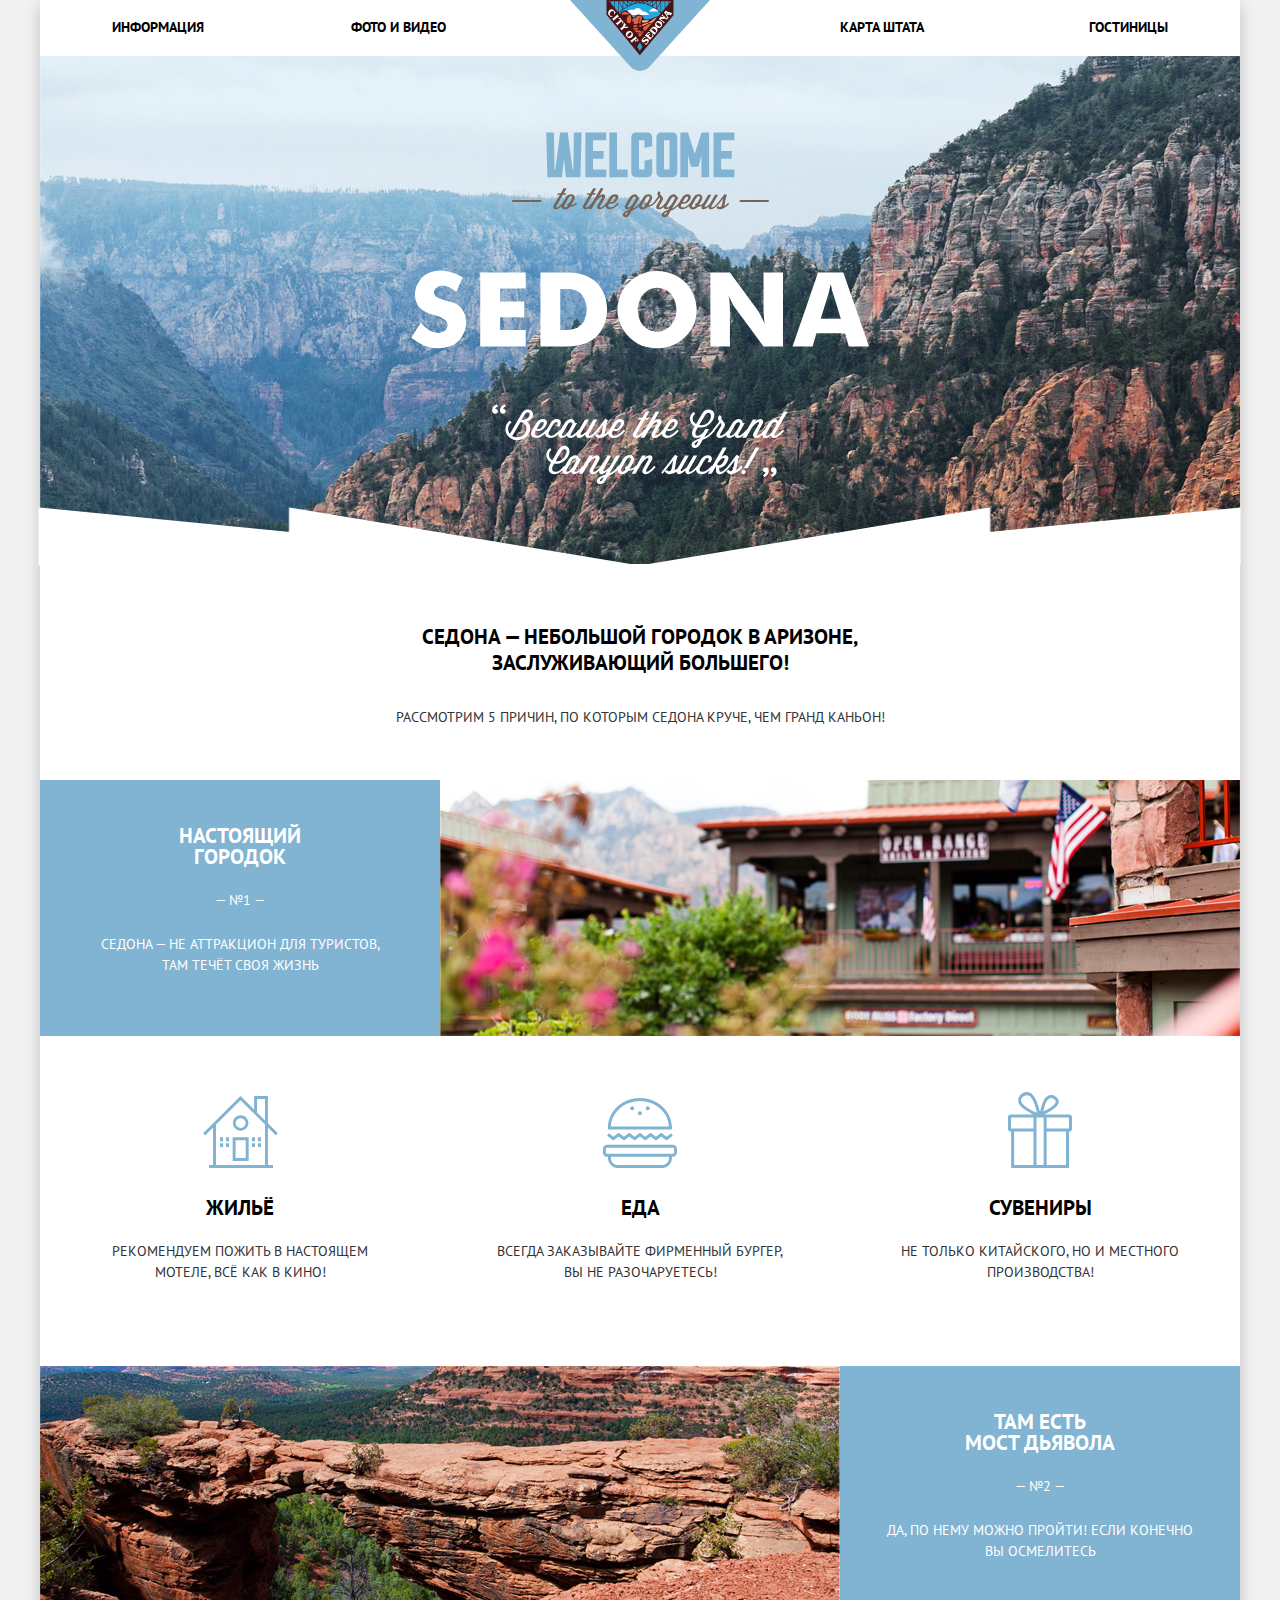
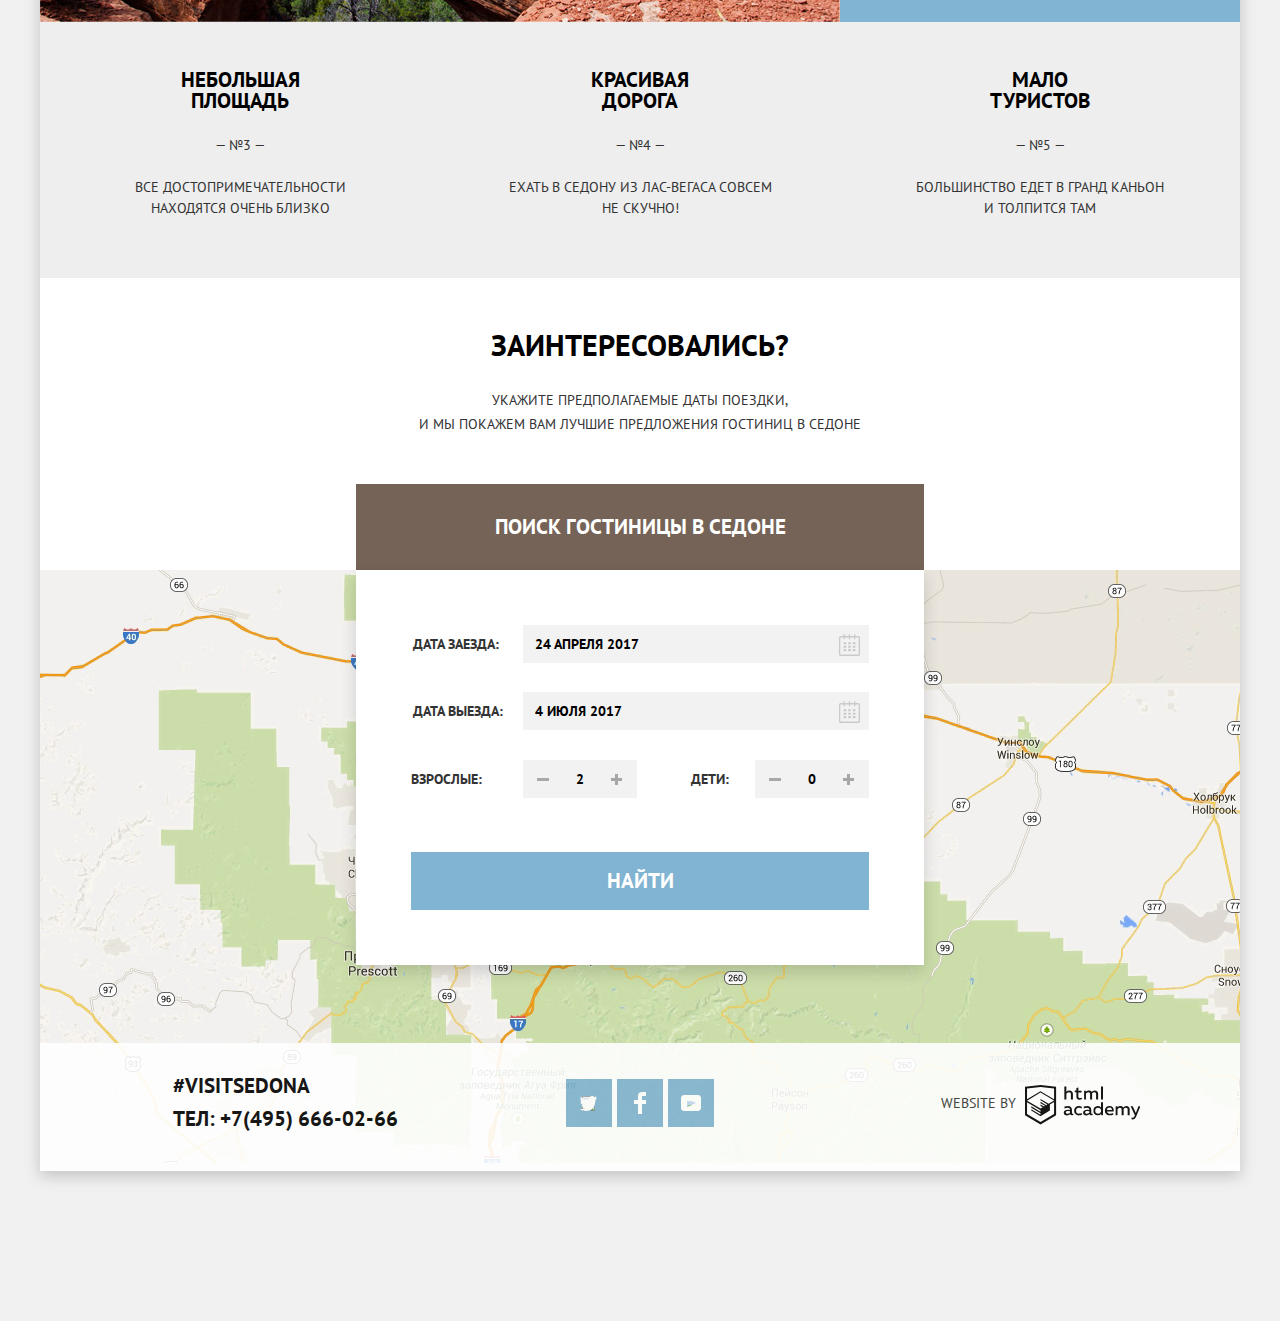
==== commit c74176da: "анимация" ====
--- a/index.html
+++ b/index.html
@@ -7,7 +7,7 @@
 
   <link href="https://fonts.googleapis.com/css?family=PT+Sans:400,700&display=swap&subset=cyrillic" rel="stylesheet">
   <link href="css/normalize.css" rel="stylesheet">
-  <link href="css/style.css" rel="stylesheet">
+  <link href="css/style.min.css" rel="stylesheet">
 </head>
 
 <body>
--- a/css/style.min.css
+++ b/css/style.min.css
@@ -0,0 +1,1502 @@
+body {
+  font-family: "PT Sans", "Arial", sans-serif;
+  font-size: 14px;
+  line-height: 26px;
+  font-weight: 400;
+  color: #333333;
+  text-transform: uppercase;
+  margin: 0;
+  padding: 0;
+  background-color: #f1f1f1;
+  background-image: url("../img/background-photo.jpg");
+  background-position: top -27px center;
+  background-repeat: no-repeat;
+}
+
+.content-box {
+  -webkit-box-shadow: 0px 5px 15px 0 rgba(0, 1, 1, 0.2);
+          box-shadow: 0px 5px 15px 0 rgba(0, 1, 1, 0.2);
+  width: 1200px;
+  margin: 0 auto;
+  position: relative;
+}
+
+a {
+  text-decoration: none;
+}
+
+.visually-hidden {
+  position: absolute;
+  clip: rect(0 0 0 0);
+  /* width: 1px;
+  height: 1px;
+  margin: -1px; */
+}
+
+
+/* шапка */
+
+.main-header {
+  position: relative;
+}
+
+.main-header-logo {
+  position: absolute;
+  left: 50%;
+  -webkit-transform: translateX(-50%);
+      -ms-transform: translateX(-50%);
+          transform: translateX(-50%);
+  top: 0;
+}
+
+.main-navigation {
+  font-size: 14px;
+  line-height: 26px;
+  font-weight: 700;
+  color: #000000;
+  background-color: #ffffff;
+}
+
+
+.site-navigation {
+  display: -webkit-box;
+  display: -ms-flexbox;
+  display: flex;
+  -webkit-box-orient: horizontal;
+  -webkit-box-direction: normal;
+      -ms-flex-direction: row;
+          flex-direction: row;
+  -webkit-box-pack: justify;
+      -ms-flex-pack: justify;
+          justify-content: space-between;
+  -webkit-box-align: center;
+      -ms-flex-align: center;
+          align-items: center;
+  list-style: none;
+  margin: 0;
+  padding: 14px 72px 16px;
+}
+
+.site-navigation li {
+  display: inline-block;
+}
+
+
+.site-navigation li:first-child,
+.site-navigation li:nth-child(2) {
+  text-align: left;
+}
+
+.site-navigation li:nth-child(2) {
+  margin-right: auto;
+  margin-left: 147px;
+}
+
+.site-navigation li:nth-child(3) {
+  margin-left: auto;
+  margin-right: 165px;
+}
+
+.site-navigation li:last-child,
+.site-navigation li:nth-child(3) {
+  text-align: right;
+}
+
+.site-navigation a {
+  color: #000000;
+}
+
+.site-navigation .curent {
+  color: #766357;
+}
+
+.site-navigation a:hover {
+  color: #81b3d2;
+}
+
+.site-navigation a:active {
+  color: rgba(0, 0, 0, 0.3);
+}
+
+.site-navigation .curent:hover {
+  color: #766357;
+  cursor: default;
+}
+
+
+/* основное содержание */
+
+.intro {
+  min-height: 216px;
+
+  text-align: center;
+  background-color: #ffffff;
+  -webkit-box-sizing: border-box;
+          box-sizing: border-box;
+}
+
+.intro h1 {
+  width: 440px;
+  margin: 0 auto;
+  padding: 60px 0 28px;
+
+  color: #000000;
+  font-size: 21px;
+  line-height: 26px;
+  font-weight: bold;
+}
+
+.intro p {
+  margin: 0 auto;
+}
+
+.welcome {
+  /* background-image: url("../img/welcome.svg"); */
+  margin: 76px auto 79px;
+  width: 459px;
+  height: 353px;
+  background-repeat: no-repeat;
+}
+
+.welcome::after {
+  content: url("../img/polygon.png");
+  /* width: auto;
+height: 57px; */
+  position: absolute;
+  top: 507px;
+  left: -2px;
+}
+
+
+/* .welcome-block-bottom {
+  margin: auto;
+  width: 1200px;
+  height: 57px;
+} */
+
+
+/* Преимущества */
+
+
+
+.features-list {
+  display: -webkit-box;
+  display: -ms-flexbox;
+  display: flex;
+  -ms-flex-pack: distribute;
+      justify-content: space-around;
+  -webkit-box-align: baseline;
+      -ms-flex-align: baseline;
+          align-items: baseline;
+
+  text-align: center;
+  line-height: 21px;
+  min-height: 330px;
+  background-color: #ffffff;
+}
+
+.features-list-item {
+  width: 400px;
+  margin-top: 56px;
+}
+
+.features-list-item img {
+  display: block;
+  margin: 0 auto;
+}
+
+.features-list-item h3 {
+  font-size: 21px;
+  line-height: 21px;
+
+  margin: 0 auto;
+
+  padding-top: 29px;
+  padding-bottom: 23px;
+
+  color: #000000;
+}
+
+.features-list-item p {
+  margin: 0;
+  padding: 0 50px;
+}
+
+.other-features {
+  display: -webkit-box;
+  display: -ms-flexbox;
+  display: flex;
+
+  padding: 47px 0 59px;
+  text-align: center;
+  line-height: 21px;
+  background-color: #eeeeee;
+
+}
+
+.other-features-item {
+  width: calc(100% / 3);
+  text-align: center;
+  -webkit-box-sizing: border-box;
+          box-sizing: border-box;
+  padding: 0 65px;
+  /* padding: 27px 65px 38px 65px;
+  min-height: 256px; */
+}
+
+.other-features h3 {
+  display: inline-block;
+  font-size: 21px;
+  line-height: 21px;
+  max-width: 150px;
+  text-align: center;
+  margin: 0;
+
+  color: #000000;
+}
+
+.other-features-item p {
+  display: block;
+  padding: 0;
+  margin: 0;
+  padding-top: 21px;
+  /* margin-bottom: 22px; */
+}
+
+.search-block {
+  display: block;
+  min-height: 291px;
+
+
+  -webkit-box-sizing: border-box;
+
+
+          box-sizing: border-box;
+  background-color: #ffffff;
+}
+
+.search-preview {
+  /* position: absolute;
+
+  top: 55px;
+  left: 50%; */
+
+  text-align: center;
+  font-size: 14px;
+  line-height: 24px;
+
+  -webkit-box-sizing: border-box;
+
+          box-sizing: border-box;
+  padding-top: 49px;
+
+
+  /* transform: translateX(-50%); */
+}
+
+.search-preview h2 {
+  font-size: 30px;
+  line-height: 36px;
+  font-weight: 700;
+  color: #000000;
+  margin-top: 0;
+}
+
+.search-preview p {
+  margin: 0 auto;
+  width: 450px;
+}
+
+.search-field {
+  display: block;
+  margin: 48px auto 0;
+  width: 568px;
+  height: 86px;
+  font: inherit;
+  font-size: 21px;
+  line-height: 26px;
+  font-weight: 700;
+  text-transform: uppercase;
+  color: #ffffff;
+
+  background-color: #766357;
+  border: none;
+
+  cursor: pointer;
+}
+
+.search-field:hover {
+  background-color: #604e43;
+
+}
+
+.search-field:active {
+  color: rgba(255, 255, 255, 0.3);
+  background-color: #503e33;
+}
+
+.map-sedona {
+  display: inline-block;
+
+  background-image: url("../img/map.jpg");
+  width: 1200px;
+  height: 593px;
+}
+
+/* ФУТЕР */
+
+
+.main-footer {
+  display: -webkit-box;
+  display: -ms-flexbox;
+  display: flex;
+  -webkit-box-pack: justify;
+      -ms-flex-pack: justify;
+          justify-content: space-between;
+  -webkit-box-align: center;
+      -ms-flex-align: center;
+          align-items: center;
+  margin: 0;
+  padding: 30px 100px 32px 133px;
+  width: 100%;
+  background-color: #ffffff;
+  -webkit-box-sizing: border-box;
+          box-sizing: border-box;
+}
+
+.main-footer.home {
+  width: 100%;
+  background-color: #ffffff;
+  position: absolute;
+  bottom: 0;
+  opacity: 0.9;
+}
+
+.footer-contacts {
+  display: -webkit-box;
+  display: -ms-flexbox;
+  display: flex;
+  -webkit-box-orient: vertical;
+  -webkit-box-direction: normal;
+      -ms-flex-direction: column;
+          flex-direction: column;
+  /* margin-left: 132px; */
+  font-size: 21px;
+  line-height: 26px;
+  font-weight: 700;
+  color: #000000;
+}
+
+.footer-contacts p {
+  display: block;
+  margin: 0;
+  padding-bottom: 7px;
+}
+
+.footer-contacts a {
+  color: #000000;
+  cursor: pointer;
+}
+
+.footer-contacts a:hover,
+.footer-contacts a:focus {
+  color: #669ec0;
+}
+
+.footer-social ul {
+  list-style: none;
+  display: -webkit-box;
+  display: -ms-flexbox;
+  display: flex;
+  -ms-flex-wrap: wrap;
+      flex-wrap: wrap;
+  -webkit-box-pack: center;
+      -ms-flex-pack: center;
+          justify-content: center;
+  width: 150px;
+  padding: 0;
+  margin: 0;
+  margin-right: 60px;
+}
+
+.footer-social li {
+  margin-bottom: 5px;
+  margin-right: 5px;
+}
+
+.footer-social li:nth-child(3n) {
+  margin-right: 0;
+}
+
+.social-icon {
+  display: -webkit-box;
+  display: -ms-flexbox;
+  display: flex;
+  -webkit-box-align: center;
+      -ms-flex-align: center;
+          align-items: center;
+  -webkit-box-pack: center;
+      -ms-flex-pack: center;
+          justify-content: center;
+  width: 46px;
+  height: 48px;
+  background-color: #81b3d2;
+}
+
+.social-icon:hover,
+.social-icon:focus {
+  background-color: #669ec0;
+}
+
+.social-icon:active {
+  background-color: #5496bd;
+}
+
+.social-icon:active path {
+  opacity: 0.3;
+}
+
+.footer-copyright {
+  display: -webkit-box;
+  display: -ms-flexbox;
+  display: flex;
+  -webkit-box-align: center;
+      -ms-flex-align: center;
+          align-items: center;
+  margin: 0;
+}
+
+.footer-copyright span {
+  display: block;
+  margin-right: 9px;
+  margin-bottom: 5px;
+}
+
+.footer-copyright a {
+  width: 115px;
+  height: 41px;
+}
+
+.footer-copyright a:hover path,
+.footer-copyright a:focus path {
+  fill: #81b3d2;
+}
+
+.footer-copyright a:active path {
+  fill: #bdbbbc;
+}
+
+/* модальное окно */
+
+.modal-hotel-search {
+  font-size: 14px;
+  width: 568px;
+  height: 395px;
+  margin: 0 auto;
+  font-weight: 700;
+  background-color: #ffffff;
+  position: absolute;
+
+  left: 316px;
+  bottom: 206px;
+  -webkit-box-shadow: 0px 7px 15px 0 rgba(0, 1, 1, 0.15);
+          box-shadow: 0px 7px 15px 0 rgba(0, 1, 1, 0.15);
+
+  -webkit-animation: pullDown 0.6s;
+
+          animation: pullDown 0.6s;
+}
+
+.modal-invisible {
+  display: none;
+}
+
+.modal-error {
+  display: block;
+
+  -webkit-animation: shake 0.6s;
+
+          animation: shake 0.6s;
+}
+
+.button-search {
+  cursor: pointer;
+}
+
+.search-hotel-form {
+  padding: 55px;
+  display: -webkit-box;
+  display: -ms-flexbox;
+  display: flex;
+  -webkit-box-orient: vertical;
+  -webkit-box-direction: normal;
+      -ms-flex-direction: column;
+          flex-direction: column;
+}
+
+.search-hotel-form .dates {
+  display: -webkit-box;
+  display: -ms-flexbox;
+  display: flex;
+  -webkit-box-pack: justify;
+      -ms-flex-pack: justify;
+          justify-content: space-between;
+  -webkit-box-align: center;
+      -ms-flex-align: center;
+          align-items: center;
+  margin-bottom: 29px;
+  margin-left: 2px;
+}
+
+.search-hotel-form .input-wrapper {
+  position: relative;
+}
+
+.search-hotel-form .persons {
+  margin-top: 1px;
+  display: -webkit-box;
+  display: -ms-flexbox;
+  display: flex;
+  -webkit-box-pack: justify;
+      -ms-flex-pack: justify;
+          justify-content: space-between;
+  margin-bottom: 54px;
+}
+
+.persons div {
+  display: -webkit-box;
+  display: -ms-flexbox;
+  display: flex;
+  -webkit-box-align: center;
+      -ms-flex-align: center;
+          align-items: center;
+  /* width: 50%; */
+}
+
+.adults-wrap label {
+  margin-right: 41px;
+}
+
+.kids-wrap label {
+  margin-right: 26px;
+}
+
+.persons .adults,
+.persons .kids {
+  -webkit-box-flex: 1;
+      -ms-flex-positive: 1;
+          flex-grow: 1;
+  display: -webkit-box;
+  display: -ms-flexbox;
+  display: flex;
+  -webkit-box-orient: vertical;
+  -webkit-box-direction: normal;
+      -ms-flex-direction: column;
+          flex-direction: column;
+  -webkit-box-pack: justify;
+      -ms-flex-pack: justify;
+          justify-content: space-between;
+}
+
+.search-hotel-form input {
+  font: inherit;
+  color: #000000;
+  padding: 0;
+  text-transform: uppercase;
+  background-color: #f2f2f2;
+  border: none;
+}
+
+.input-field::-webkit-input-placeholder {
+  color: #000000;
+  opacity: 1;
+}
+
+.input-field::-moz-placeholder {
+  color: #000000;
+  opacity: 1;
+}
+
+.input-field:-ms-input-placeholder {
+  color: #000000;
+  opacity: 1;
+}
+
+.input-field::-ms-input-placeholder {
+  color: #000000;
+  opacity: 1;
+}
+
+.input-field::placeholder {
+  color: #000000;
+  opacity: 1;
+}
+
+.search-hotel-form input[type="text"] {
+  position: relative;
+  -webkit-box-sizing: border-box;
+          box-sizing: border-box;
+  padding-left: 12px;
+  width: 346px;
+  height: 38px;
+}
+
+.search-hotel-form input[type="number"] {
+  width: 38px;
+  height: 38px;
+}
+
+.search-hotel-form input[type="text"]:hover,
+.search-hotel-form input[type="number"]:hover {
+  background-color: #ebebeb;
+}
+
+.search-hotel-form input[type="text"]:focus {
+  width: 344px;
+  height: 34px;
+  background-color: #ffffff;
+  border: solid 2px #e5e5e5;
+}
+
+.search-hotel-form input[type="number"]:focus {
+  width: 34px;
+  height: 34px;
+  background-color: #ffffff;
+  border: solid 2px #e5e5e5;
+}
+
+.calendar-icon {
+  position: absolute;
+  top: 9px;
+  right: 9px;
+
+  fill: #cacaca;
+}
+
+.calendar-icon:hover,
+.calendar-icon:focus {
+  fill: inherit;
+}
+
+.calendar-icon:active {
+  fill: #81b3d2;
+}
+
+.search-hotel-form .button-search {
+  width: 458px;
+  height: 58px;
+  font-size: 21px;
+  font-weight: bold;
+  line-height: 1.24;
+  text-align: center;
+  color: #ffffff;
+  background-color: #81b3d2;
+}
+
+.search-hotel-form .button-search:hover {
+  background-color: #669ec0;
+}
+
+.search-hotel-form .button-search:active {
+  color: rgba(255, 255, 255, 0.3);
+  background-color: #5496bd;
+}
+
+.persons {
+  position: relative;
+}
+
+.persons input {
+  text-align: center;
+}
+
+.regulate {
+  position: relative;
+
+  width: 38px;
+  height: 38px;
+  padding: 0;
+  background-color: #f2f2f2;
+  border: none;
+  cursor: pointer;
+}
+
+/* МОЗИЛА */
+input[type='number'] {
+  -moz-appearance: textfield;
+}
+
+/* ХРОМ */
+input[type="number"]::-webkit-outer-spin-button,
+input[type="number"]::-webkit-inner-spin-button {
+  -webkit-appearance: none;
+  margin: 0;
+}
+
+/* ДРУГИЕ */
+input[type=number]::-webkit-inner-spin-button,
+input[type=number]::-webkit-outer-spin-button {
+  -webkit-appearance: none;
+  margin: 0;
+}
+
+.regulate.less::after {
+  content: "";
+  position: absolute;
+  top: 18px;
+  left: 14px;
+  /* transform: translateX(-50%);
+  transform: translateY(-50%); */
+  width: 12px;
+  height: 3px;
+  background-color: #a9a9a9;
+}
+
+.regulate.more::before,
+.regulate.more::after {
+  content: "";
+  position: absolute;
+  top: 18px;
+  left: 12px;
+  /* transform: translateX(-50%);
+  transform: translateY(-50%); */
+  width: 11px;
+  height: 3px;
+  background-color: #a6a6a6;
+}
+
+.regulate.more::after {
+  -webkit-transform: rotate(90deg);
+      -ms-transform: rotate(90deg);
+          transform: rotate(90deg);
+}
+
+.regulate.less:hover::after,
+.regulate.more:hover::before,
+.regulate.more:hover::after {
+  background-color: black;
+}
+
+.regulate.less:active::after,
+.regulate.more:active::before,
+.regulate.more:active::after {
+  background-color: #81b3d2;
+}
+
+
+/* Каталог отелей */
+
+.hotels-page {
+  background-image: none;
+}
+
+.hotel-list {
+  list-style: none;
+  margin: 0;
+  padding: 0;
+  border-top: 1px solid #e5e5e5;
+  background-color: #ffffff;
+}
+
+.hotel-item {
+  display: -webkit-box;
+  display: -ms-flexbox;
+  display: flex;
+  -webkit-box-pack: justify;
+      -ms-flex-pack: justify;
+          justify-content: space-between;
+  padding: 30px 72px;
+  -webkit-box-sizing: border-box;
+          box-sizing: border-box;
+  border-bottom: 1px solid #e5e5e5;
+}
+
+.hotel-description {
+  display: -webkit-box;
+  display: -ms-flexbox;
+  display: flex;
+}
+
+.hotel-description img {
+  display: block;
+  -webkit-box-ordinal-group: 0;
+      -ms-flex-order: -1;
+          order: -1;
+}
+
+.hotel-info {
+  margin-left: 30px;
+}
+
+.hotel-info-title {
+  margin: 0;
+  margin-top: -6px;
+}
+
+.hotel-info-title a {
+  font-size: 21px;
+  line-height: 26px;
+  color: #000000;
+  margin: 0;
+}
+
+.hotel-info-title a:hover {
+  color: #81b3d2;
+}
+
+.hotel-info-title a:active {
+  color: rgba(0, 0, 0, 0.3);
+}
+
+.hotel-list .hotel-picture {
+  width: 135px;
+  height: 90px;
+}
+
+.more-hotel,
+.hotel-reservation {
+  display: inline-block;
+  margin: 0;
+  margin-top: 4px;
+  margin-right: 3px;
+}
+
+.more-hotel span,
+.more-hotel a,
+.hotel-reservation span,
+.hotel-reservation a {
+  display: block;
+}
+
+.more-hotel a {
+  width: 110px;
+  height: 27px;
+  text-align: center;
+  font: inherit;
+  color: #ffffff;
+  font-weight: 700;
+  background-color: #81b3d2;
+  margin-top: 11px;
+}
+
+.more-hotel a:hover,
+.more-hotel a:focus {
+  background-color: #669ec0;
+}
+
+.more-hotel a:active {
+  color: rgba(255, 255, 255, 0.3);
+  background-color: #5496bd;
+}
+
+.hotel-reservation a {
+  width: 142px;
+  height: 27px;
+  text-align: center;
+  font: inherit;
+  color: #ffffff;
+  font-weight: 700;
+  background-color: #766357;
+  margin-top: 11px;
+}
+
+.hotel-reservation a:hover,
+.hotel-reservation a:focus {
+  background-color: #604e43;
+}
+
+.hotel-reservation a:active {
+  color: rgba(255, 255, 255, 0.3);
+  background-color: #503e33;
+}
+
+.hotel-raiting {
+  display: -webkit-box;
+  display: -ms-flexbox;
+  display: flex;
+  -webkit-box-orient: vertical;
+  -webkit-box-direction: normal;
+      -ms-flex-direction: column;
+          flex-direction: column;
+  -webkit-box-pack: justify;
+      -ms-flex-pack: justify;
+          justify-content: space-between;
+  /* align-items: flex-end; */
+}
+
+.hotel-raiting ul {
+  display: block;
+  list-style: none;
+  padding: 0;
+  text-align: right;
+  margin-top: -2px;
+}
+
+.star {
+  display: inline-block;
+
+  background-image: url("../img/star.svg");
+  width: 18px;
+  height: 17px;
+  margin-left: 2px;
+}
+
+.rating-result {
+  width: 110px;
+  height: 27px;
+  color: #666666;
+  text-align: center;
+  background-color: #f2f2f2;
+  margin: 0;
+}
+
+/* ЧЕКБОКуСЫ */
+
+.filters {
+  background-image: url("../img/filter-background.jpg");
+  background-position: center;
+  background-repeat: no-repeat;
+}
+
+.infrastructure,
+.housing {
+  border: none;
+}
+
+.infrastructure ul,
+.housing ul {
+  list-style: none;
+  line-height: 21px;
+  color: #ffffff;
+}
+
+.infrastructure legend,
+.housing legend,
+.filter-range-title {
+  color: #ffffff;
+  font-size: 16px;
+  line-height: 21px;
+  font-weight: bold;
+}
+
+
+/* Сортировка */
+
+.sorting h3 {
+  font-size: 12px;
+  line-height: 18px;
+  color: #000000;
+}
+
+.sorting p {
+  font-size: 21px;
+  line-height: 26px;
+  font-weight: bold;
+  color: #000000;
+}
+
+.sorting ul {
+  list-style: none;
+  font-size: 12px;
+  line-height: 18px;
+}
+
+.sort-block {
+  /* text-decoration: underline dotted #81b3d2; */
+  border-bottom: 1px dotted #81b3d2;
+  color: rgba(0, 0, 0, 0.3);
+}
+
+.sort-block:hover {
+  border-bottom: 1px dotted #81b3d2;
+  color: #81b3d2;
+}
+
+.sort-list .curent:hover {
+  cursor: default;
+}
+
+.sort-list .sort-block:active {
+  border-bottom: none;
+  color: #000000;
+}
+
+.sort-list .curent,
+.sort-list .curent:active,
+.sort-block:focus {
+  border-bottom: none;
+  color: #81b3d2;
+}
+
+.icon-dir {
+  margin-left: 7px;
+}
+
+.icon-dir path {
+  fill: #cacaca;
+}
+
+.icon-dir:hover path,
+.icon-dir:focus path {
+  fill: #231F20;
+}
+
+.direction .curent:hover {
+  cursor: default;
+}
+
+.direction .curent path,
+.icon-dir:active path {
+  fill: #81b3d2;
+}
+
+
+/* CЕТКА преимуществ */
+
+.features {
+  display: -webkit-box;
+  display: -ms-flexbox;
+  display: flex;
+  -webkit-box-orient: vertical;
+  -webkit-box-direction: normal;
+      -ms-flex-direction: column;
+          flex-direction: column;
+}
+
+.feature-item {
+  display: -webkit-box;
+  display: -ms-flexbox;
+  display: flex;
+  -ms-flex-pack: distribute;
+      justify-content: space-around;
+  -webkit-box-align: center;
+      -ms-flex-align: center;
+          align-items: center;
+  min-height: 256px;
+}
+
+.feature-item.reverse img {
+  -webkit-box-ordinal-group: 0;
+      -ms-flex-order: -1;
+          order: -1;
+}
+
+.feature-description {
+  text-align: center;
+  line-height: 21px;
+  width: 400px;
+  padding: 45px 0 60px;
+  color: #ffffff;
+  background-color: #81b3d2;
+}
+
+.feature-description {
+  display: -webkit-box;
+  display: -ms-flexbox;
+  display: flex;
+  -webkit-box-orient: vertical;
+  -webkit-box-direction: normal;
+      -ms-flex-direction: column;
+          flex-direction: column;
+  -webkit-box-pack: start;
+      -ms-flex-pack: start;
+          justify-content: flex-start;
+  -webkit-box-align: center;
+      -ms-flex-align: center;
+          align-items: center;
+  min-height: 256px;
+  -webkit-box-sizing: border-box;
+          box-sizing: border-box;
+}
+
+.feature-description h3 {
+  width: 50%;
+  font-size: 21px;
+  line-height: 21px;
+  font-weight: 700;
+  margin: 0;
+}
+
+.feature-description p {
+  margin: 0;
+  margin-top: 23px;
+  width: 300px;
+}
+
+.feature-item.reverse p {
+  width: 320px;
+}
+
+.feature-description img {
+  display: block;
+}
+
+/* СЕТКА фильтров */
+
+.filters {
+  display: -webkit-box;
+  display: -ms-flexbox;
+  display: flex;
+  /* justify-content: space-between; */
+  -webkit-box-align: start;
+      -ms-flex-align: start;
+          align-items: flex-start;
+}
+
+.filters fieldset {
+  padding: 0;
+  margin: 26px 119px 33px 72px;
+}
+
+.filters fieldset:last-of-type {
+  margin-left: 0;
+}
+
+.filters legend {
+  margin-bottom: 25px;
+}
+
+.filters ul {
+  margin: 0;
+  padding: 0;
+}
+
+.filter-option {
+  margin-bottom: 24px;
+  padding-left: 45px;
+  /* box-shadow: 0 0 0 3px red; */
+}
+
+.filter-option:last-of-type {
+  margin-bottom: 0;
+}
+
+.filter-option label {
+  position: relative;
+  display: block;
+  cursor: pointer;
+  -webkit-user-select: none;
+     -moz-user-select: none;
+      -ms-user-select: none;
+          user-select: none;
+}
+
+.filter-input+.checkbox-indicator {
+  position: absolute;
+  width: 23px;
+  height: 23px;
+  margin-left: -44px;
+  background-image: url("../img/checkbox-off.svg");
+  background-repeat: no-repeat;
+}
+
+.filter-input:checked+.checkbox-indicator {
+  position: absolute;
+  width: 27px;
+  height: 23px;
+  margin-left: -44px;
+  background-image: url("../img/checkbox-on.svg");
+  background-repeat: no-repeat;
+}
+
+.filter-input+.checkbox-indicator:hover,
+.filter-input:checked+.checkbox-indicator:focus {
+  color: #ffffff;
+}
+
+.filter-input:disabled+.checkbox-indicator {
+  position: absolute;
+  width: 23px;
+  height: 23px;
+  margin-left: -45px;
+  background-image: url("../img/checkbox-off-disabled.svg");
+  background-repeat: no-repeat;
+}
+
+.filter-input:checked:disabled+.checkbox-indicator {
+  position: absolute;
+  width: 27px;
+  height: 23px;
+  margin-left: -45px;
+  background-image: url("../img/checkbox-on-disabled.svg");
+  background-repeat: no-repeat;
+}
+
+/* ФИЛЬТР ЦЕНЫ */
+.filter-range {
+  margin-left: auto;
+  margin-right: 71px;
+  margin-bottom: 7px;
+  width: 318px;
+  color: #ffffff;
+  text-transform: uppercase;
+  -ms-flex-item-align: center;
+      -ms-grid-row-align: center;
+      align-self: center;
+}
+
+.filter-range-title {
+  margin-bottom: 9px;
+  font-weight: 600;
+  font-size: 16px;
+  line-height: 21px;
+}
+
+.price-controls {
+  position: relative;
+  height: 32px;
+  margin-bottom: 20px;
+  font-size: 0;
+  border: 2px solid #ffffff;
+  border-radius: 2px;
+}
+
+.price-controls::after {
+  content: "";
+  position: absolute;
+  top: 50%;
+  left: 50%;
+  width: 2px;
+  height: 22px;
+  background: #ffffff;
+  -webkit-transform: translate(-50%, -50%);
+      -ms-transform: translate(-50%, -50%);
+          transform: translate(-50%, -50%);
+}
+
+.price-controls label {
+  display: inline-block;
+  font-size: 14px;
+  line-height: 38px;
+  vertical-align: top;
+  cursor: pointer;
+}
+
+.price-controls .min-price {
+  width: 90px;
+  /* padding-left: 65px;
+  margin-top: -3px; */
+  position: absolute;
+  left: 64px;
+  top: -3px;
+}
+
+.price-controls .max-price {
+  width: 90px;
+  /* padding-left: 56px;
+  margin-top: -3px; */
+  position: absolute;
+  right: 14px;
+  top: -3px;
+}
+
+.price-controls input {
+  width: 50px;
+  margin: 0;
+  color: inherit;
+  font: inherit;
+  background: none;
+  border: none;
+}
+
+.range-controls {
+  position: relative;
+  margin-bottom: 32px;
+}
+
+.range-controls .scale {
+  height: 2px;
+  background: rgba(255, 255, 255, 0.3);
+}
+
+.range-controls .bar {
+  width: 80%;
+  height: 2px;
+  background: #ffffff;
+}
+
+.range-toggle {
+  position: absolute;
+  top: -9px;
+  width: 4px;
+  height: 4px;
+  background: #ababab;
+  border: 8px solid #ffffff;
+  border-radius: 50%;
+  -webkit-box-shadow: 0 2px 1px 0 rgba(0, 1, 1, 0.2);
+          box-shadow: 0 2px 1px 0 rgba(0, 1, 1, 0.2);
+  cursor: pointer;
+}
+
+.range-toggle-min {
+  left: 0;
+}
+
+.range-toggle-max {
+  left: 80%;
+}
+
+.range-toggle:hover {
+  top: -10px;
+  border: 9px solid #ffffff;
+}
+
+.btn-transparent {
+  display: block;
+  margin: 0 auto;
+  margin-left: 84px;
+  padding: 6px 35px;
+  font-size: 14px;
+  line-height: 20px;
+  color: #ffffff;
+  text-transform: uppercase;
+  background: transparent;
+  border: 2px solid #ffffff;
+  border-radius: 2px;
+  cursor: pointer;
+}
+
+.btn-transparent:hover,
+.btn-transparent:focus {
+  color: #000000;
+  background: #ffffff;
+}
+
+
+/* СЕТКА сортировки */
+
+.sorting {
+  display: -webkit-box;
+  display: -ms-flexbox;
+  display: flex;
+  -webkit-box-orient: horizontal;
+  -webkit-box-direction: normal;
+      -ms-flex-direction: row;
+          flex-direction: row;
+  -webkit-box-pack: start;
+      -ms-flex-pack: start;
+          justify-content: flex-start;
+  -webkit-box-align: baseline;
+      -ms-flex-align: baseline;
+          align-items: baseline;
+  margin: 29px 0;
+}
+
+.sorting p {
+  /* display: inline-block; */
+  margin: 0;
+  margin-left: 72px;
+  margin-right: 50px;
+}
+
+.sort-list {
+  display: -webkit-box;
+  display: -ms-flexbox;
+  display: flex;
+  -webkit-box-flex: 1;
+      -ms-flex-positive: 1;
+          flex-grow: 1;
+}
+
+.sort-list h3 {
+  margin: 0;
+  margin-left: -2px;
+}
+
+.sort-list ul {
+  display: -webkit-box;
+  display: -ms-flexbox;
+  display: flex;
+  margin: 0;
+  margin-left: -1px;
+}
+
+.sort-list li {
+  margin-right: 33px;
+}
+
+.sorting .direction {
+  /* display: inline-block; */
+  margin-right: 73px;
+  /* margin-left: auto; */
+}
+
+
+
+/* АНИМАЦИИ */
+
+@-webkit-keyframes pullDown {
+    0% {
+      -webkit-transform: translateY(-100px);
+              transform: translateY(-100px);
+    }
+  
+    100% {
+      -webkit-transform: translateY(10px);
+              transform: translateY(10px);
+    }
+  }
+
+@keyframes pullDown {
+    0% {
+      -webkit-transform: translateY(-100px);
+              transform: translateY(-100px);
+    }
+  
+    100% {
+      -webkit-transform: translateY(10px);
+              transform: translateY(10px);
+    }
+  }
+
+@-webkit-keyframes shake {
+
+  0%,
+  100% {
+    -webkit-transform: translateX(0);
+            transform: translateX(0);
+  }
+
+  10%,
+  30%,
+  50%,
+  70%,
+  90% {
+    -webkit-transform: translateX(-10px);
+            transform: translateX(-10px);
+  }
+
+  20%,
+  40%,
+  60%,
+  80% {
+    -webkit-transform: translateX(10px);
+            transform: translateX(10px);
+  }
+}
+
+@keyframes shake {
+
+  0%,
+  100% {
+    -webkit-transform: translateX(0);
+            transform: translateX(0);
+  }
+
+  10%,
+  30%,
+  50%,
+  70%,
+  90% {
+    -webkit-transform: translateX(-10px);
+            transform: translateX(-10px);
+  }
+
+  20%,
+  40%,
+  60%,
+  80% {
+    -webkit-transform: translateX(10px);
+            transform: translateX(10px);
+  }
+}
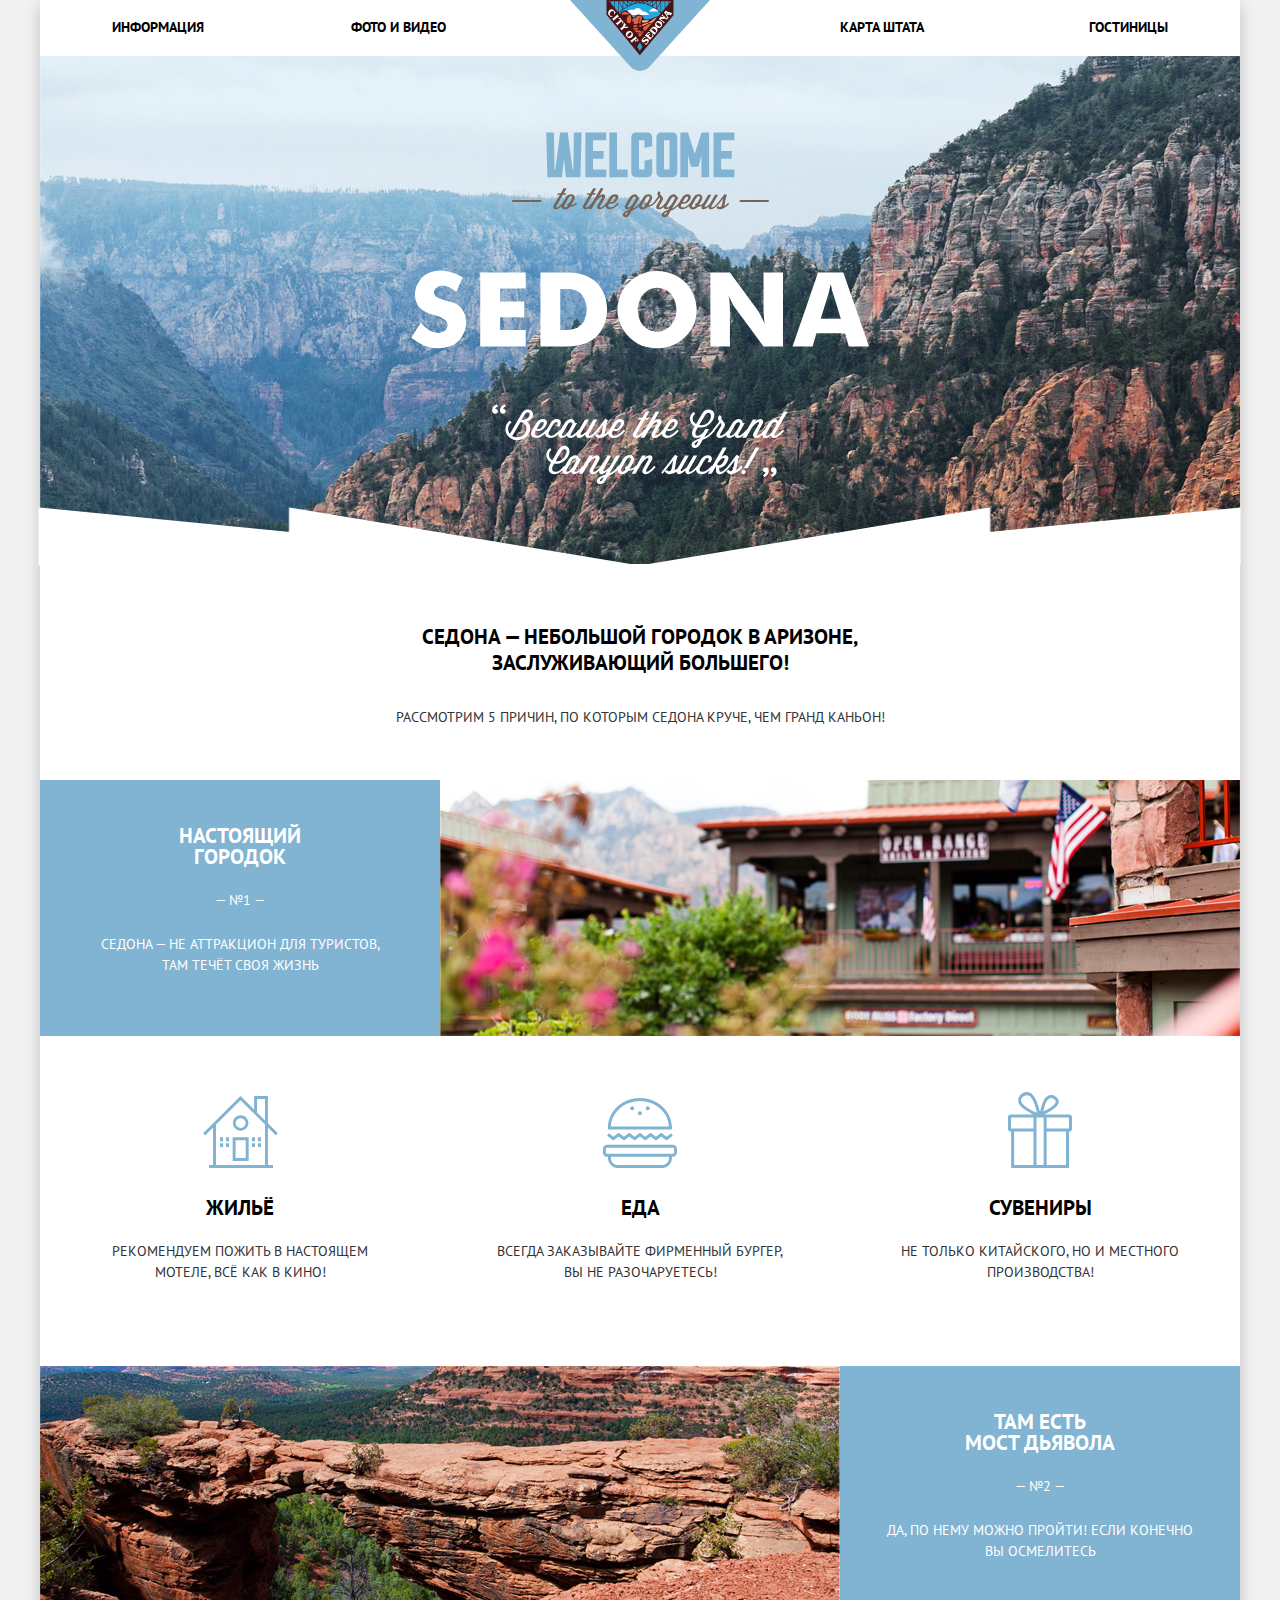
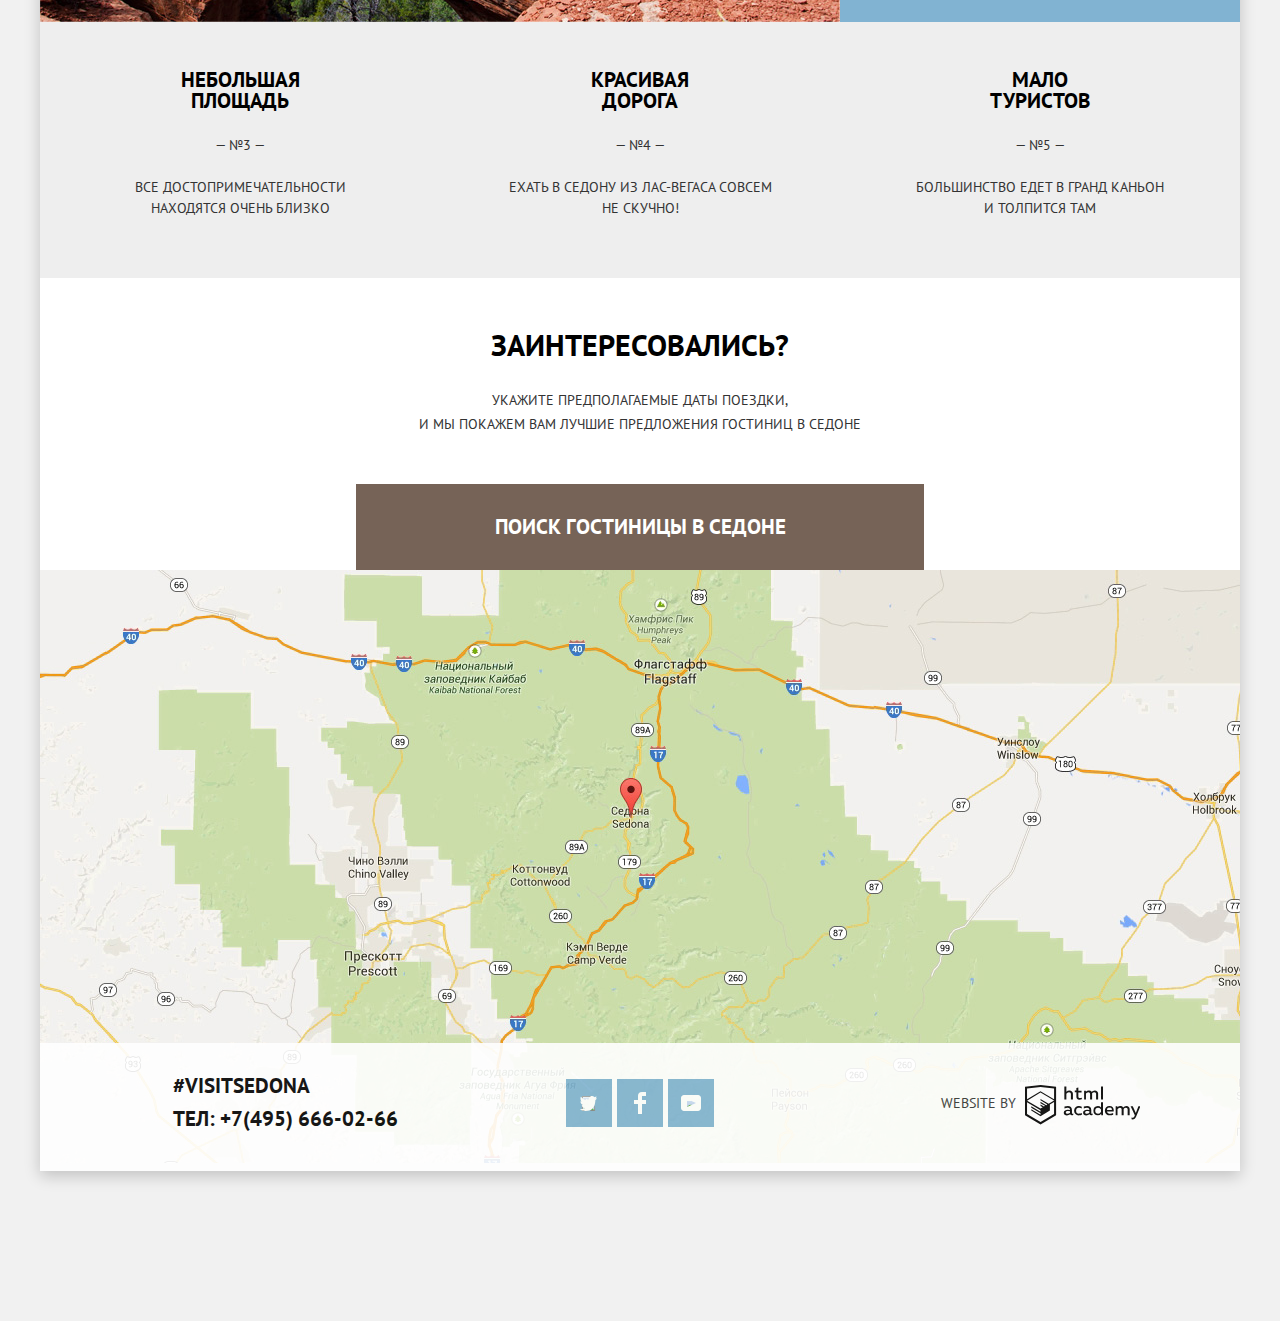
==== commit 7214d6e4: "на защиту" ====
--- a/index.html
+++ b/index.html
@@ -189,7 +189,7 @@
       </symbol>
     </svg>
 
-    <div class="modal modal-hotel-search">
+    <div class="modal modal-hotel-search visible">
       <h2 class="visually-hidden">ПОИСК ГОСТИНИЦЫ В седоне</h2>
 
       <form class="search-hotel-form" action="https://echo.htmlacademy.ru" method="get">
@@ -239,7 +239,7 @@
       </form>
     </div>
   </div>
-  <script src="js/scripts.js"></script>
+  <script src="js/scripts.min.js"></script>
 </body>
 
 </html>
--- a/css/style.min.css
+++ b/css/style.min.css
@@ -1,1502 +1 @@
-body {
-  font-family: "PT Sans", "Arial", sans-serif;
-  font-size: 14px;
-  line-height: 26px;
-  font-weight: 400;
-  color: #333333;
-  text-transform: uppercase;
-  margin: 0;
-  padding: 0;
-  background-color: #f1f1f1;
-  background-image: url("../img/background-photo.jpg");
-  background-position: top -27px center;
-  background-repeat: no-repeat;
-}
-
-.content-box {
-  -webkit-box-shadow: 0px 5px 15px 0 rgba(0, 1, 1, 0.2);
-          box-shadow: 0px 5px 15px 0 rgba(0, 1, 1, 0.2);
-  width: 1200px;
-  margin: 0 auto;
-  position: relative;
-}
-
-a {
-  text-decoration: none;
-}
-
-.visually-hidden {
-  position: absolute;
-  clip: rect(0 0 0 0);
-  /* width: 1px;
-  height: 1px;
-  margin: -1px; */
-}
-
-
-/* шапка */
-
-.main-header {
-  position: relative;
-}
-
-.main-header-logo {
-  position: absolute;
-  left: 50%;
-  -webkit-transform: translateX(-50%);
-      -ms-transform: translateX(-50%);
-          transform: translateX(-50%);
-  top: 0;
-}
-
-.main-navigation {
-  font-size: 14px;
-  line-height: 26px;
-  font-weight: 700;
-  color: #000000;
-  background-color: #ffffff;
-}
-
-
-.site-navigation {
-  display: -webkit-box;
-  display: -ms-flexbox;
-  display: flex;
-  -webkit-box-orient: horizontal;
-  -webkit-box-direction: normal;
-      -ms-flex-direction: row;
-          flex-direction: row;
-  -webkit-box-pack: justify;
-      -ms-flex-pack: justify;
-          justify-content: space-between;
-  -webkit-box-align: center;
-      -ms-flex-align: center;
-          align-items: center;
-  list-style: none;
-  margin: 0;
-  padding: 14px 72px 16px;
-}
-
-.site-navigation li {
-  display: inline-block;
-}
-
-
-.site-navigation li:first-child,
-.site-navigation li:nth-child(2) {
-  text-align: left;
-}
-
-.site-navigation li:nth-child(2) {
-  margin-right: auto;
-  margin-left: 147px;
-}
-
-.site-navigation li:nth-child(3) {
-  margin-left: auto;
-  margin-right: 165px;
-}
-
-.site-navigation li:last-child,
-.site-navigation li:nth-child(3) {
-  text-align: right;
-}
-
-.site-navigation a {
-  color: #000000;
-}
-
-.site-navigation .curent {
-  color: #766357;
-}
-
-.site-navigation a:hover {
-  color: #81b3d2;
-}
-
-.site-navigation a:active {
-  color: rgba(0, 0, 0, 0.3);
-}
-
-.site-navigation .curent:hover {
-  color: #766357;
-  cursor: default;
-}
-
-
-/* основное содержание */
-
-.intro {
-  min-height: 216px;
-
-  text-align: center;
-  background-color: #ffffff;
-  -webkit-box-sizing: border-box;
-          box-sizing: border-box;
-}
-
-.intro h1 {
-  width: 440px;
-  margin: 0 auto;
-  padding: 60px 0 28px;
-
-  color: #000000;
-  font-size: 21px;
-  line-height: 26px;
-  font-weight: bold;
-}
-
-.intro p {
-  margin: 0 auto;
-}
-
-.welcome {
-  /* background-image: url("../img/welcome.svg"); */
-  margin: 76px auto 79px;
-  width: 459px;
-  height: 353px;
-  background-repeat: no-repeat;
-}
-
-.welcome::after {
-  content: url("../img/polygon.png");
-  /* width: auto;
-height: 57px; */
-  position: absolute;
-  top: 507px;
-  left: -2px;
-}
-
-
-/* .welcome-block-bottom {
-  margin: auto;
-  width: 1200px;
-  height: 57px;
-} */
-
-
-/* Преимущества */
-
-
-
-.features-list {
-  display: -webkit-box;
-  display: -ms-flexbox;
-  display: flex;
-  -ms-flex-pack: distribute;
-      justify-content: space-around;
-  -webkit-box-align: baseline;
-      -ms-flex-align: baseline;
-          align-items: baseline;
-
-  text-align: center;
-  line-height: 21px;
-  min-height: 330px;
-  background-color: #ffffff;
-}
-
-.features-list-item {
-  width: 400px;
-  margin-top: 56px;
-}
-
-.features-list-item img {
-  display: block;
-  margin: 0 auto;
-}
-
-.features-list-item h3 {
-  font-size: 21px;
-  line-height: 21px;
-
-  margin: 0 auto;
-
-  padding-top: 29px;
-  padding-bottom: 23px;
-
-  color: #000000;
-}
-
-.features-list-item p {
-  margin: 0;
-  padding: 0 50px;
-}
-
-.other-features {
-  display: -webkit-box;
-  display: -ms-flexbox;
-  display: flex;
-
-  padding: 47px 0 59px;
-  text-align: center;
-  line-height: 21px;
-  background-color: #eeeeee;
-
-}
-
-.other-features-item {
-  width: calc(100% / 3);
-  text-align: center;
-  -webkit-box-sizing: border-box;
-          box-sizing: border-box;
-  padding: 0 65px;
-  /* padding: 27px 65px 38px 65px;
-  min-height: 256px; */
-}
-
-.other-features h3 {
-  display: inline-block;
-  font-size: 21px;
-  line-height: 21px;
-  max-width: 150px;
-  text-align: center;
-  margin: 0;
-
-  color: #000000;
-}
-
-.other-features-item p {
-  display: block;
-  padding: 0;
-  margin: 0;
-  padding-top: 21px;
-  /* margin-bottom: 22px; */
-}
-
-.search-block {
-  display: block;
-  min-height: 291px;
-
-
-  -webkit-box-sizing: border-box;
-
-
-          box-sizing: border-box;
-  background-color: #ffffff;
-}
-
-.search-preview {
-  /* position: absolute;
-
-  top: 55px;
-  left: 50%; */
-
-  text-align: center;
-  font-size: 14px;
-  line-height: 24px;
-
-  -webkit-box-sizing: border-box;
-
-          box-sizing: border-box;
-  padding-top: 49px;
-
-
-  /* transform: translateX(-50%); */
-}
-
-.search-preview h2 {
-  font-size: 30px;
-  line-height: 36px;
-  font-weight: 700;
-  color: #000000;
-  margin-top: 0;
-}
-
-.search-preview p {
-  margin: 0 auto;
-  width: 450px;
-}
-
-.search-field {
-  display: block;
-  margin: 48px auto 0;
-  width: 568px;
-  height: 86px;
-  font: inherit;
-  font-size: 21px;
-  line-height: 26px;
-  font-weight: 700;
-  text-transform: uppercase;
-  color: #ffffff;
-
-  background-color: #766357;
-  border: none;
-
-  cursor: pointer;
-}
-
-.search-field:hover {
-  background-color: #604e43;
-
-}
-
-.search-field:active {
-  color: rgba(255, 255, 255, 0.3);
-  background-color: #503e33;
-}
-
-.map-sedona {
-  display: inline-block;
-
-  background-image: url("../img/map.jpg");
-  width: 1200px;
-  height: 593px;
-}
-
-/* ФУТЕР */
-
-
-.main-footer {
-  display: -webkit-box;
-  display: -ms-flexbox;
-  display: flex;
-  -webkit-box-pack: justify;
-      -ms-flex-pack: justify;
-          justify-content: space-between;
-  -webkit-box-align: center;
-      -ms-flex-align: center;
-          align-items: center;
-  margin: 0;
-  padding: 30px 100px 32px 133px;
-  width: 100%;
-  background-color: #ffffff;
-  -webkit-box-sizing: border-box;
-          box-sizing: border-box;
-}
-
-.main-footer.home {
-  width: 100%;
-  background-color: #ffffff;
-  position: absolute;
-  bottom: 0;
-  opacity: 0.9;
-}
-
-.footer-contacts {
-  display: -webkit-box;
-  display: -ms-flexbox;
-  display: flex;
-  -webkit-box-orient: vertical;
-  -webkit-box-direction: normal;
-      -ms-flex-direction: column;
-          flex-direction: column;
-  /* margin-left: 132px; */
-  font-size: 21px;
-  line-height: 26px;
-  font-weight: 700;
-  color: #000000;
-}
-
-.footer-contacts p {
-  display: block;
-  margin: 0;
-  padding-bottom: 7px;
-}
-
-.footer-contacts a {
-  color: #000000;
-  cursor: pointer;
-}
-
-.footer-contacts a:hover,
-.footer-contacts a:focus {
-  color: #669ec0;
-}
-
-.footer-social ul {
-  list-style: none;
-  display: -webkit-box;
-  display: -ms-flexbox;
-  display: flex;
-  -ms-flex-wrap: wrap;
-      flex-wrap: wrap;
-  -webkit-box-pack: center;
-      -ms-flex-pack: center;
-          justify-content: center;
-  width: 150px;
-  padding: 0;
-  margin: 0;
-  margin-right: 60px;
-}
-
-.footer-social li {
-  margin-bottom: 5px;
-  margin-right: 5px;
-}
-
-.footer-social li:nth-child(3n) {
-  margin-right: 0;
-}
-
-.social-icon {
-  display: -webkit-box;
-  display: -ms-flexbox;
-  display: flex;
-  -webkit-box-align: center;
-      -ms-flex-align: center;
-          align-items: center;
-  -webkit-box-pack: center;
-      -ms-flex-pack: center;
-          justify-content: center;
-  width: 46px;
-  height: 48px;
-  background-color: #81b3d2;
-}
-
-.social-icon:hover,
-.social-icon:focus {
-  background-color: #669ec0;
-}
-
-.social-icon:active {
-  background-color: #5496bd;
-}
-
-.social-icon:active path {
-  opacity: 0.3;
-}
-
-.footer-copyright {
-  display: -webkit-box;
-  display: -ms-flexbox;
-  display: flex;
-  -webkit-box-align: center;
-      -ms-flex-align: center;
-          align-items: center;
-  margin: 0;
-}
-
-.footer-copyright span {
-  display: block;
-  margin-right: 9px;
-  margin-bottom: 5px;
-}
-
-.footer-copyright a {
-  width: 115px;
-  height: 41px;
-}
-
-.footer-copyright a:hover path,
-.footer-copyright a:focus path {
-  fill: #81b3d2;
-}
-
-.footer-copyright a:active path {
-  fill: #bdbbbc;
-}
-
-/* модальное окно */
-
-.modal-hotel-search {
-  font-size: 14px;
-  width: 568px;
-  height: 395px;
-  margin: 0 auto;
-  font-weight: 700;
-  background-color: #ffffff;
-  position: absolute;
-
-  left: 316px;
-  bottom: 206px;
-  -webkit-box-shadow: 0px 7px 15px 0 rgba(0, 1, 1, 0.15);
-          box-shadow: 0px 7px 15px 0 rgba(0, 1, 1, 0.15);
-
-  -webkit-animation: pullDown 0.6s;
-
-          animation: pullDown 0.6s;
-}
-
-.modal-invisible {
-  display: none;
-}
-
-.modal-error {
-  display: block;
-
-  -webkit-animation: shake 0.6s;
-
-          animation: shake 0.6s;
-}
-
-.button-search {
-  cursor: pointer;
-}
-
-.search-hotel-form {
-  padding: 55px;
-  display: -webkit-box;
-  display: -ms-flexbox;
-  display: flex;
-  -webkit-box-orient: vertical;
-  -webkit-box-direction: normal;
-      -ms-flex-direction: column;
-          flex-direction: column;
-}
-
-.search-hotel-form .dates {
-  display: -webkit-box;
-  display: -ms-flexbox;
-  display: flex;
-  -webkit-box-pack: justify;
-      -ms-flex-pack: justify;
-          justify-content: space-between;
-  -webkit-box-align: center;
-      -ms-flex-align: center;
-          align-items: center;
-  margin-bottom: 29px;
-  margin-left: 2px;
-}
-
-.search-hotel-form .input-wrapper {
-  position: relative;
-}
-
-.search-hotel-form .persons {
-  margin-top: 1px;
-  display: -webkit-box;
-  display: -ms-flexbox;
-  display: flex;
-  -webkit-box-pack: justify;
-      -ms-flex-pack: justify;
-          justify-content: space-between;
-  margin-bottom: 54px;
-}
-
-.persons div {
-  display: -webkit-box;
-  display: -ms-flexbox;
-  display: flex;
-  -webkit-box-align: center;
-      -ms-flex-align: center;
-          align-items: center;
-  /* width: 50%; */
-}
-
-.adults-wrap label {
-  margin-right: 41px;
-}
-
-.kids-wrap label {
-  margin-right: 26px;
-}
-
-.persons .adults,
-.persons .kids {
-  -webkit-box-flex: 1;
-      -ms-flex-positive: 1;
-          flex-grow: 1;
-  display: -webkit-box;
-  display: -ms-flexbox;
-  display: flex;
-  -webkit-box-orient: vertical;
-  -webkit-box-direction: normal;
-      -ms-flex-direction: column;
-          flex-direction: column;
-  -webkit-box-pack: justify;
-      -ms-flex-pack: justify;
-          justify-content: space-between;
-}
-
-.search-hotel-form input {
-  font: inherit;
-  color: #000000;
-  padding: 0;
-  text-transform: uppercase;
-  background-color: #f2f2f2;
-  border: none;
-}
-
-.input-field::-webkit-input-placeholder {
-  color: #000000;
-  opacity: 1;
-}
-
-.input-field::-moz-placeholder {
-  color: #000000;
-  opacity: 1;
-}
-
-.input-field:-ms-input-placeholder {
-  color: #000000;
-  opacity: 1;
-}
-
-.input-field::-ms-input-placeholder {
-  color: #000000;
-  opacity: 1;
-}
-
-.input-field::placeholder {
-  color: #000000;
-  opacity: 1;
-}
-
-.search-hotel-form input[type="text"] {
-  position: relative;
-  -webkit-box-sizing: border-box;
-          box-sizing: border-box;
-  padding-left: 12px;
-  width: 346px;
-  height: 38px;
-}
-
-.search-hotel-form input[type="number"] {
-  width: 38px;
-  height: 38px;
-}
-
-.search-hotel-form input[type="text"]:hover,
-.search-hotel-form input[type="number"]:hover {
-  background-color: #ebebeb;
-}
-
-.search-hotel-form input[type="text"]:focus {
-  width: 344px;
-  height: 34px;
-  background-color: #ffffff;
-  border: solid 2px #e5e5e5;
-}
-
-.search-hotel-form input[type="number"]:focus {
-  width: 34px;
-  height: 34px;
-  background-color: #ffffff;
-  border: solid 2px #e5e5e5;
-}
-
-.calendar-icon {
-  position: absolute;
-  top: 9px;
-  right: 9px;
-
-  fill: #cacaca;
-}
-
-.calendar-icon:hover,
-.calendar-icon:focus {
-  fill: inherit;
-}
-
-.calendar-icon:active {
-  fill: #81b3d2;
-}
-
-.search-hotel-form .button-search {
-  width: 458px;
-  height: 58px;
-  font-size: 21px;
-  font-weight: bold;
-  line-height: 1.24;
-  text-align: center;
-  color: #ffffff;
-  background-color: #81b3d2;
-}
-
-.search-hotel-form .button-search:hover {
-  background-color: #669ec0;
-}
-
-.search-hotel-form .button-search:active {
-  color: rgba(255, 255, 255, 0.3);
-  background-color: #5496bd;
-}
-
-.persons {
-  position: relative;
-}
-
-.persons input {
-  text-align: center;
-}
-
-.regulate {
-  position: relative;
-
-  width: 38px;
-  height: 38px;
-  padding: 0;
-  background-color: #f2f2f2;
-  border: none;
-  cursor: pointer;
-}
-
-/* МОЗИЛА */
-input[type='number'] {
-  -moz-appearance: textfield;
-}
-
-/* ХРОМ */
-input[type="number"]::-webkit-outer-spin-button,
-input[type="number"]::-webkit-inner-spin-button {
-  -webkit-appearance: none;
-  margin: 0;
-}
-
-/* ДРУГИЕ */
-input[type=number]::-webkit-inner-spin-button,
-input[type=number]::-webkit-outer-spin-button {
-  -webkit-appearance: none;
-  margin: 0;
-}
-
-.regulate.less::after {
-  content: "";
-  position: absolute;
-  top: 18px;
-  left: 14px;
-  /* transform: translateX(-50%);
-  transform: translateY(-50%); */
-  width: 12px;
-  height: 3px;
-  background-color: #a9a9a9;
-}
-
-.regulate.more::before,
-.regulate.more::after {
-  content: "";
-  position: absolute;
-  top: 18px;
-  left: 12px;
-  /* transform: translateX(-50%);
-  transform: translateY(-50%); */
-  width: 11px;
-  height: 3px;
-  background-color: #a6a6a6;
-}
-
-.regulate.more::after {
-  -webkit-transform: rotate(90deg);
-      -ms-transform: rotate(90deg);
-          transform: rotate(90deg);
-}
-
-.regulate.less:hover::after,
-.regulate.more:hover::before,
-.regulate.more:hover::after {
-  background-color: black;
-}
-
-.regulate.less:active::after,
-.regulate.more:active::before,
-.regulate.more:active::after {
-  background-color: #81b3d2;
-}
-
-
-/* Каталог отелей */
-
-.hotels-page {
-  background-image: none;
-}
-
-.hotel-list {
-  list-style: none;
-  margin: 0;
-  padding: 0;
-  border-top: 1px solid #e5e5e5;
-  background-color: #ffffff;
-}
-
-.hotel-item {
-  display: -webkit-box;
-  display: -ms-flexbox;
-  display: flex;
-  -webkit-box-pack: justify;
-      -ms-flex-pack: justify;
-          justify-content: space-between;
-  padding: 30px 72px;
-  -webkit-box-sizing: border-box;
-          box-sizing: border-box;
-  border-bottom: 1px solid #e5e5e5;
-}
-
-.hotel-description {
-  display: -webkit-box;
-  display: -ms-flexbox;
-  display: flex;
-}
-
-.hotel-description img {
-  display: block;
-  -webkit-box-ordinal-group: 0;
-      -ms-flex-order: -1;
-          order: -1;
-}
-
-.hotel-info {
-  margin-left: 30px;
-}
-
-.hotel-info-title {
-  margin: 0;
-  margin-top: -6px;
-}
-
-.hotel-info-title a {
-  font-size: 21px;
-  line-height: 26px;
-  color: #000000;
-  margin: 0;
-}
-
-.hotel-info-title a:hover {
-  color: #81b3d2;
-}
-
-.hotel-info-title a:active {
-  color: rgba(0, 0, 0, 0.3);
-}
-
-.hotel-list .hotel-picture {
-  width: 135px;
-  height: 90px;
-}
-
-.more-hotel,
-.hotel-reservation {
-  display: inline-block;
-  margin: 0;
-  margin-top: 4px;
-  margin-right: 3px;
-}
-
-.more-hotel span,
-.more-hotel a,
-.hotel-reservation span,
-.hotel-reservation a {
-  display: block;
-}
-
-.more-hotel a {
-  width: 110px;
-  height: 27px;
-  text-align: center;
-  font: inherit;
-  color: #ffffff;
-  font-weight: 700;
-  background-color: #81b3d2;
-  margin-top: 11px;
-}
-
-.more-hotel a:hover,
-.more-hotel a:focus {
-  background-color: #669ec0;
-}
-
-.more-hotel a:active {
-  color: rgba(255, 255, 255, 0.3);
-  background-color: #5496bd;
-}
-
-.hotel-reservation a {
-  width: 142px;
-  height: 27px;
-  text-align: center;
-  font: inherit;
-  color: #ffffff;
-  font-weight: 700;
-  background-color: #766357;
-  margin-top: 11px;
-}
-
-.hotel-reservation a:hover,
-.hotel-reservation a:focus {
-  background-color: #604e43;
-}
-
-.hotel-reservation a:active {
-  color: rgba(255, 255, 255, 0.3);
-  background-color: #503e33;
-}
-
-.hotel-raiting {
-  display: -webkit-box;
-  display: -ms-flexbox;
-  display: flex;
-  -webkit-box-orient: vertical;
-  -webkit-box-direction: normal;
-      -ms-flex-direction: column;
-          flex-direction: column;
-  -webkit-box-pack: justify;
-      -ms-flex-pack: justify;
-          justify-content: space-between;
-  /* align-items: flex-end; */
-}
-
-.hotel-raiting ul {
-  display: block;
-  list-style: none;
-  padding: 0;
-  text-align: right;
-  margin-top: -2px;
-}
-
-.star {
-  display: inline-block;
-
-  background-image: url("../img/star.svg");
-  width: 18px;
-  height: 17px;
-  margin-left: 2px;
-}
-
-.rating-result {
-  width: 110px;
-  height: 27px;
-  color: #666666;
-  text-align: center;
-  background-color: #f2f2f2;
-  margin: 0;
-}
-
-/* ЧЕКБОКуСЫ */
-
-.filters {
-  background-image: url("../img/filter-background.jpg");
-  background-position: center;
-  background-repeat: no-repeat;
-}
-
-.infrastructure,
-.housing {
-  border: none;
-}
-
-.infrastructure ul,
-.housing ul {
-  list-style: none;
-  line-height: 21px;
-  color: #ffffff;
-}
-
-.infrastructure legend,
-.housing legend,
-.filter-range-title {
-  color: #ffffff;
-  font-size: 16px;
-  line-height: 21px;
-  font-weight: bold;
-}
-
-
-/* Сортировка */
-
-.sorting h3 {
-  font-size: 12px;
-  line-height: 18px;
-  color: #000000;
-}
-
-.sorting p {
-  font-size: 21px;
-  line-height: 26px;
-  font-weight: bold;
-  color: #000000;
-}
-
-.sorting ul {
-  list-style: none;
-  font-size: 12px;
-  line-height: 18px;
-}
-
-.sort-block {
-  /* text-decoration: underline dotted #81b3d2; */
-  border-bottom: 1px dotted #81b3d2;
-  color: rgba(0, 0, 0, 0.3);
-}
-
-.sort-block:hover {
-  border-bottom: 1px dotted #81b3d2;
-  color: #81b3d2;
-}
-
-.sort-list .curent:hover {
-  cursor: default;
-}
-
-.sort-list .sort-block:active {
-  border-bottom: none;
-  color: #000000;
-}
-
-.sort-list .curent,
-.sort-list .curent:active,
-.sort-block:focus {
-  border-bottom: none;
-  color: #81b3d2;
-}
-
-.icon-dir {
-  margin-left: 7px;
-}
-
-.icon-dir path {
-  fill: #cacaca;
-}
-
-.icon-dir:hover path,
-.icon-dir:focus path {
-  fill: #231F20;
-}
-
-.direction .curent:hover {
-  cursor: default;
-}
-
-.direction .curent path,
-.icon-dir:active path {
-  fill: #81b3d2;
-}
-
-
-/* CЕТКА преимуществ */
-
-.features {
-  display: -webkit-box;
-  display: -ms-flexbox;
-  display: flex;
-  -webkit-box-orient: vertical;
-  -webkit-box-direction: normal;
-      -ms-flex-direction: column;
-          flex-direction: column;
-}
-
-.feature-item {
-  display: -webkit-box;
-  display: -ms-flexbox;
-  display: flex;
-  -ms-flex-pack: distribute;
-      justify-content: space-around;
-  -webkit-box-align: center;
-      -ms-flex-align: center;
-          align-items: center;
-  min-height: 256px;
-}
-
-.feature-item.reverse img {
-  -webkit-box-ordinal-group: 0;
-      -ms-flex-order: -1;
-          order: -1;
-}
-
-.feature-description {
-  text-align: center;
-  line-height: 21px;
-  width: 400px;
-  padding: 45px 0 60px;
-  color: #ffffff;
-  background-color: #81b3d2;
-}
-
-.feature-description {
-  display: -webkit-box;
-  display: -ms-flexbox;
-  display: flex;
-  -webkit-box-orient: vertical;
-  -webkit-box-direction: normal;
-      -ms-flex-direction: column;
-          flex-direction: column;
-  -webkit-box-pack: start;
-      -ms-flex-pack: start;
-          justify-content: flex-start;
-  -webkit-box-align: center;
-      -ms-flex-align: center;
-          align-items: center;
-  min-height: 256px;
-  -webkit-box-sizing: border-box;
-          box-sizing: border-box;
-}
-
-.feature-description h3 {
-  width: 50%;
-  font-size: 21px;
-  line-height: 21px;
-  font-weight: 700;
-  margin: 0;
-}
-
-.feature-description p {
-  margin: 0;
-  margin-top: 23px;
-  width: 300px;
-}
-
-.feature-item.reverse p {
-  width: 320px;
-}
-
-.feature-description img {
-  display: block;
-}
-
-/* СЕТКА фильтров */
-
-.filters {
-  display: -webkit-box;
-  display: -ms-flexbox;
-  display: flex;
-  /* justify-content: space-between; */
-  -webkit-box-align: start;
-      -ms-flex-align: start;
-          align-items: flex-start;
-}
-
-.filters fieldset {
-  padding: 0;
-  margin: 26px 119px 33px 72px;
-}
-
-.filters fieldset:last-of-type {
-  margin-left: 0;
-}
-
-.filters legend {
-  margin-bottom: 25px;
-}
-
-.filters ul {
-  margin: 0;
-  padding: 0;
-}
-
-.filter-option {
-  margin-bottom: 24px;
-  padding-left: 45px;
-  /* box-shadow: 0 0 0 3px red; */
-}
-
-.filter-option:last-of-type {
-  margin-bottom: 0;
-}
-
-.filter-option label {
-  position: relative;
-  display: block;
-  cursor: pointer;
-  -webkit-user-select: none;
-     -moz-user-select: none;
-      -ms-user-select: none;
-          user-select: none;
-}
-
-.filter-input+.checkbox-indicator {
-  position: absolute;
-  width: 23px;
-  height: 23px;
-  margin-left: -44px;
-  background-image: url("../img/checkbox-off.svg");
-  background-repeat: no-repeat;
-}
-
-.filter-input:checked+.checkbox-indicator {
-  position: absolute;
-  width: 27px;
-  height: 23px;
-  margin-left: -44px;
-  background-image: url("../img/checkbox-on.svg");
-  background-repeat: no-repeat;
-}
-
-.filter-input+.checkbox-indicator:hover,
-.filter-input:checked+.checkbox-indicator:focus {
-  color: #ffffff;
-}
-
-.filter-input:disabled+.checkbox-indicator {
-  position: absolute;
-  width: 23px;
-  height: 23px;
-  margin-left: -45px;
-  background-image: url("../img/checkbox-off-disabled.svg");
-  background-repeat: no-repeat;
-}
-
-.filter-input:checked:disabled+.checkbox-indicator {
-  position: absolute;
-  width: 27px;
-  height: 23px;
-  margin-left: -45px;
-  background-image: url("../img/checkbox-on-disabled.svg");
-  background-repeat: no-repeat;
-}
-
-/* ФИЛЬТР ЦЕНЫ */
-.filter-range {
-  margin-left: auto;
-  margin-right: 71px;
-  margin-bottom: 7px;
-  width: 318px;
-  color: #ffffff;
-  text-transform: uppercase;
-  -ms-flex-item-align: center;
-      -ms-grid-row-align: center;
-      align-self: center;
-}
-
-.filter-range-title {
-  margin-bottom: 9px;
-  font-weight: 600;
-  font-size: 16px;
-  line-height: 21px;
-}
-
-.price-controls {
-  position: relative;
-  height: 32px;
-  margin-bottom: 20px;
-  font-size: 0;
-  border: 2px solid #ffffff;
-  border-radius: 2px;
-}
-
-.price-controls::after {
-  content: "";
-  position: absolute;
-  top: 50%;
-  left: 50%;
-  width: 2px;
-  height: 22px;
-  background: #ffffff;
-  -webkit-transform: translate(-50%, -50%);
-      -ms-transform: translate(-50%, -50%);
-          transform: translate(-50%, -50%);
-}
-
-.price-controls label {
-  display: inline-block;
-  font-size: 14px;
-  line-height: 38px;
-  vertical-align: top;
-  cursor: pointer;
-}
-
-.price-controls .min-price {
-  width: 90px;
-  /* padding-left: 65px;
-  margin-top: -3px; */
-  position: absolute;
-  left: 64px;
-  top: -3px;
-}
-
-.price-controls .max-price {
-  width: 90px;
-  /* padding-left: 56px;
-  margin-top: -3px; */
-  position: absolute;
-  right: 14px;
-  top: -3px;
-}
-
-.price-controls input {
-  width: 50px;
-  margin: 0;
-  color: inherit;
-  font: inherit;
-  background: none;
-  border: none;
-}
-
-.range-controls {
-  position: relative;
-  margin-bottom: 32px;
-}
-
-.range-controls .scale {
-  height: 2px;
-  background: rgba(255, 255, 255, 0.3);
-}
-
-.range-controls .bar {
-  width: 80%;
-  height: 2px;
-  background: #ffffff;
-}
-
-.range-toggle {
-  position: absolute;
-  top: -9px;
-  width: 4px;
-  height: 4px;
-  background: #ababab;
-  border: 8px solid #ffffff;
-  border-radius: 50%;
-  -webkit-box-shadow: 0 2px 1px 0 rgba(0, 1, 1, 0.2);
-          box-shadow: 0 2px 1px 0 rgba(0, 1, 1, 0.2);
-  cursor: pointer;
-}
-
-.range-toggle-min {
-  left: 0;
-}
-
-.range-toggle-max {
-  left: 80%;
-}
-
-.range-toggle:hover {
-  top: -10px;
-  border: 9px solid #ffffff;
-}
-
-.btn-transparent {
-  display: block;
-  margin: 0 auto;
-  margin-left: 84px;
-  padding: 6px 35px;
-  font-size: 14px;
-  line-height: 20px;
-  color: #ffffff;
-  text-transform: uppercase;
-  background: transparent;
-  border: 2px solid #ffffff;
-  border-radius: 2px;
-  cursor: pointer;
-}
-
-.btn-transparent:hover,
-.btn-transparent:focus {
-  color: #000000;
-  background: #ffffff;
-}
-
-
-/* СЕТКА сортировки */
-
-.sorting {
-  display: -webkit-box;
-  display: -ms-flexbox;
-  display: flex;
-  -webkit-box-orient: horizontal;
-  -webkit-box-direction: normal;
-      -ms-flex-direction: row;
-          flex-direction: row;
-  -webkit-box-pack: start;
-      -ms-flex-pack: start;
-          justify-content: flex-start;
-  -webkit-box-align: baseline;
-      -ms-flex-align: baseline;
-          align-items: baseline;
-  margin: 29px 0;
-}
-
-.sorting p {
-  /* display: inline-block; */
-  margin: 0;
-  margin-left: 72px;
-  margin-right: 50px;
-}
-
-.sort-list {
-  display: -webkit-box;
-  display: -ms-flexbox;
-  display: flex;
-  -webkit-box-flex: 1;
-      -ms-flex-positive: 1;
-          flex-grow: 1;
-}
-
-.sort-list h3 {
-  margin: 0;
-  margin-left: -2px;
-}
-
-.sort-list ul {
-  display: -webkit-box;
-  display: -ms-flexbox;
-  display: flex;
-  margin: 0;
-  margin-left: -1px;
-}
-
-.sort-list li {
-  margin-right: 33px;
-}
-
-.sorting .direction {
-  /* display: inline-block; */
-  margin-right: 73px;
-  /* margin-left: auto; */
-}
-
-
-
-/* АНИМАЦИИ */
-
-@-webkit-keyframes pullDown {
-    0% {
-      -webkit-transform: translateY(-100px);
-              transform: translateY(-100px);
-    }
-  
-    100% {
-      -webkit-transform: translateY(10px);
-              transform: translateY(10px);
-    }
-  }
-
-@keyframes pullDown {
-    0% {
-      -webkit-transform: translateY(-100px);
-              transform: translateY(-100px);
-    }
-  
-    100% {
-      -webkit-transform: translateY(10px);
-              transform: translateY(10px);
-    }
-  }
-
-@-webkit-keyframes shake {
-
-  0%,
-  100% {
-    -webkit-transform: translateX(0);
-            transform: translateX(0);
-  }
-
-  10%,
-  30%,
-  50%,
-  70%,
-  90% {
-    -webkit-transform: translateX(-10px);
-            transform: translateX(-10px);
-  }
-
-  20%,
-  40%,
-  60%,
-  80% {
-    -webkit-transform: translateX(10px);
-            transform: translateX(10px);
-  }
-}
-
-@keyframes shake {
-
-  0%,
-  100% {
-    -webkit-transform: translateX(0);
-            transform: translateX(0);
-  }
-
-  10%,
-  30%,
-  50%,
-  70%,
-  90% {
-    -webkit-transform: translateX(-10px);
-            transform: translateX(-10px);
-  }
-
-  20%,
-  40%,
-  60%,
-  80% {
-    -webkit-transform: translateX(10px);
-            transform: translateX(10px);
-  }
-}
+body{font-family:"PT Sans","Arial",sans-serif;font-size:14px;line-height:26px;font-weight:400;color:#333;text-transform:uppercase;margin:0;padding:0;background-color:#f1f1f1;background-image:url(../img/background-photo.jpg);background-position:top -27px center;background-repeat:no-repeat}.content-box{-webkit-box-shadow:0 5px 15px 0 rgba(0,1,1,.2);box-shadow:0 5px 15px 0 rgba(0,1,1,.2);width:1200px;margin:0 auto;position:relative}a{text-decoration:none}.visually-hidden{position:absolute;clip:rect(0 0 0 0)}.main-header{position:relative}.main-header-logo{position:absolute;left:50%;-webkit-transform:translateX(-50%);-ms-transform:translateX(-50%);transform:translateX(-50%);top:0}.main-navigation{font-size:14px;line-height:26px;font-weight:700;color:#000;background-color:#fff}.site-navigation{display:-webkit-box;display:-ms-flexbox;display:flex;-webkit-box-orient:horizontal;-webkit-box-direction:normal;-ms-flex-direction:row;flex-direction:row;-webkit-box-pack:justify;-ms-flex-pack:justify;justify-content:space-between;-webkit-box-align:center;-ms-flex-align:center;align-items:center;list-style:none;margin:0;padding:14px 72px 16px}.site-navigation li{display:inline-block}.site-navigation li:first-child,.site-navigation li:nth-child(2){text-align:left}.site-navigation li:nth-child(2){margin-right:auto;margin-left:147px}.site-navigation li:nth-child(3){margin-left:auto;margin-right:165px}.site-navigation li:last-child,.site-navigation li:nth-child(3){text-align:right}.site-navigation a{color:#000}.site-navigation .curent{color:#766357}.site-navigation a:hover{color:#81b3d2}.site-navigation a:active{color:rgba(0,0,0,.3)}.site-navigation .curent:hover{color:#766357;cursor:default}.intro{min-height:216px;text-align:center;background-color:#fff;-webkit-box-sizing:border-box;box-sizing:border-box}.intro h1{width:440px;margin:0 auto;padding:60px 0 28px;color:#000;font-size:21px;line-height:26px;font-weight:700}.intro p{margin:0 auto}.welcome{margin:76px auto 79px;width:459px;height:353px;background-repeat:no-repeat}.welcome::after{content:url(../img/polygon.png);position:absolute;top:507px;left:-2px}.features{display:-webkit-box;display:-ms-flexbox;display:flex;-webkit-box-orient:vertical;-webkit-box-direction:normal;-ms-flex-direction:column;flex-direction:column}.feature-item{display:-webkit-box;display:-ms-flexbox;display:flex;-ms-flex-pack:distribute;justify-content:space-around;-webkit-box-align:center;-ms-flex-align:center;align-items:center;min-height:256px}.feature-item.reverse img{-webkit-box-ordinal-group:0;-ms-flex-order:-1;order:-1}.feature-description{display:-webkit-box;display:-ms-flexbox;display:flex;-webkit-box-orient:vertical;-webkit-box-direction:normal;-ms-flex-direction:column;flex-direction:column;-webkit-box-pack:start;-ms-flex-pack:start;justify-content:flex-start;-webkit-box-align:center;-ms-flex-align:center;align-items:center;min-height:256px;-webkit-box-sizing:border-box;box-sizing:border-box;text-align:center;line-height:21px;width:400px;padding:45px 0 60px;color:#fff;background-color:#81b3d2}.feature-description h3{width:50%;font-size:21px;line-height:21px;font-weight:700;margin:0}.feature-description p{margin:0;margin-top:23px;width:300px}.feature-item.reverse p{width:320px}.feature-description img{display:block}.features-list{display:-webkit-box;display:-ms-flexbox;display:flex;-ms-flex-pack:distribute;justify-content:space-around;-webkit-box-align:baseline;-ms-flex-align:baseline;align-items:baseline;text-align:center;line-height:21px;min-height:330px;background-color:#fff}.features-list-item{width:400px;margin-top:56px}.features-list-item img{display:block;margin:0 auto}.features-list-item h3{font-size:21px;line-height:21px;margin:0 auto;padding-top:29px;padding-bottom:23px;color:#000}.features-list-item p{margin:0;padding:0 50px}.other-features{display:-webkit-box;display:-ms-flexbox;display:flex;padding:47px 0 59px;text-align:center;line-height:21px;background-color:#eee;position:relative;z-index:3}.other-features-item{width:calc(100% / 3);text-align:center;-webkit-box-sizing:border-box;box-sizing:border-box;padding:0 65px}.other-features h3{display:inline-block;font-size:21px;line-height:21px;max-width:150px;text-align:center;margin:0;color:#000}.other-features-item p{display:block;padding:0;margin:0;padding-top:21px}.search-block{display:block;min-height:291px;-webkit-box-sizing:border-box;box-sizing:border-box;background-color:#fff;position:relative;z-index:2}.search-preview{text-align:center;font-size:14px;line-height:24px;-webkit-box-sizing:border-box;box-sizing:border-box;padding-top:49px}.search-preview h2{font-size:30px;line-height:36px;font-weight:700;color:#000;margin-top:0}.search-preview p{margin:0 auto;width:450px}.search-field{display:block;margin:48px auto 0;width:568px;height:86px;font:inherit;font-size:21px;line-height:26px;font-weight:700;text-transform:uppercase;color:#fff;background-color:#766357;border:none;cursor:pointer}.search-field:hover{background-color:#604e43}.search-field:active{color:rgba(255,255,255,.3);background-color:#503e33}.map-sedona{display:inline-block;background-image:url(../img/map.jpg);width:1200px;height:593px}.main-footer{display:-webkit-box;display:-ms-flexbox;display:flex;-webkit-box-pack:justify;-ms-flex-pack:justify;justify-content:space-between;-webkit-box-align:center;-ms-flex-align:center;align-items:center;margin:0;padding:30px 100px 32px 133px;width:100%;background-color:#fff;-webkit-box-sizing:border-box;box-sizing:border-box}.main-footer.home{width:100%;background-color:#fff;position:absolute;bottom:0;opacity:.9}.footer-contacts{display:-webkit-box;display:-ms-flexbox;display:flex;-webkit-box-orient:vertical;-webkit-box-direction:normal;-ms-flex-direction:column;flex-direction:column;font-size:21px;line-height:26px;font-weight:700;color:#000}.footer-contacts p{display:block;margin:0;padding-bottom:7px}.footer-contacts a{color:#000;cursor:pointer}.footer-contacts a:hover,.footer-contacts a:focus{color:#669ec0}.footer-social ul{list-style:none;display:-webkit-box;display:-ms-flexbox;display:flex;-ms-flex-wrap:wrap;flex-wrap:wrap;-webkit-box-pack:center;-ms-flex-pack:center;justify-content:center;width:150px;padding:0;margin:0;margin-right:60px}.footer-social li{margin-bottom:5px;margin-right:5px}.footer-social li:nth-child(3n){margin-right:0}.social-icon{display:-webkit-box;display:-ms-flexbox;display:flex;-webkit-box-align:center;-ms-flex-align:center;align-items:center;-webkit-box-pack:center;-ms-flex-pack:center;justify-content:center;width:46px;height:48px;background-color:#81b3d2}.social-icon:hover,.social-icon:focus{background-color:#669ec0}.social-icon:active{background-color:#5496bd}.social-icon:active path{opacity:.3}.footer-copyright{display:-webkit-box;display:-ms-flexbox;display:flex;-webkit-box-align:center;-ms-flex-align:center;align-items:center;margin:0}.footer-copyright span{display:block;margin-right:9px;margin-bottom:5px}.footer-copyright a{width:115px;height:41px}.footer-copyright a:hover path,.footer-copyright a:focus path{fill:#81b3d2}.footer-copyright a:active path{fill:#bdbbbc}.modal-hotel-search{font-size:14px;width:568px;height:395px;margin:0 auto;font-weight:700;background-color:#fff;position:absolute;left:316px;bottom:206px;-webkit-box-shadow:0 7px 15px 0 rgba(0,1,1,.15);box-shadow:0 7px 15px 0 rgba(0,1,1,.15);transform:translateY(-481px);opacity:0;transition-duration:1s;z-index:1}.modal.visible{opacity:1;transform:translateY(0)}.modal-error{display:block;-webkit-animation:shake 0.6s;animation:shake 0.6s}.button-search{cursor:pointer}.search-hotel-form{padding:55px;display:-webkit-box;display:-ms-flexbox;display:flex;-webkit-box-orient:vertical;-webkit-box-direction:normal;-ms-flex-direction:column;flex-direction:column}.search-hotel-form .dates{display:-webkit-box;display:-ms-flexbox;display:flex;-webkit-box-pack:justify;-ms-flex-pack:justify;justify-content:space-between;-webkit-box-align:center;-ms-flex-align:center;align-items:center;margin-bottom:29px;margin-left:2px}.search-hotel-form .input-wrapper{position:relative}.search-hotel-form .persons{margin-top:1px;display:-webkit-box;display:-ms-flexbox;display:flex;-webkit-box-pack:justify;-ms-flex-pack:justify;justify-content:space-between;margin-bottom:54px}.persons div{display:-webkit-box;display:-ms-flexbox;display:flex;-webkit-box-align:center;-ms-flex-align:center;align-items:center}.adults-wrap label{margin-right:41px}.kids-wrap label{margin-right:26px}.persons .adults,.persons .kids{-webkit-box-flex:1;-ms-flex-positive:1;flex-grow:1;display:-webkit-box;display:-ms-flexbox;display:flex;-webkit-box-orient:vertical;-webkit-box-direction:normal;-ms-flex-direction:column;flex-direction:column;-webkit-box-pack:justify;-ms-flex-pack:justify;justify-content:space-between}.search-hotel-form input{font:inherit;color:#000;padding:0;text-transform:uppercase;background-color:#f2f2f2;border:none}.input-field::-webkit-input-placeholder{color:#000;opacity:1}.input-field::-moz-placeholder{color:#000;opacity:1}.input-field:-ms-input-placeholder{color:#000;opacity:1}.input-field::-ms-input-placeholder{color:#000;opacity:1}.input-field::placeholder{color:#000;opacity:1}.search-hotel-form input[type="text"]{position:relative;-webkit-box-sizing:border-box;box-sizing:border-box;padding-left:12px;width:346px;height:38px}.search-hotel-form input[type="number"]{width:38px;height:38px}.search-hotel-form input[type="text"]:hover,.search-hotel-form input[type="number"]:hover{background-color:#ebebeb}.search-hotel-form input[type="text"]:focus{width:344px;height:34px;background-color:#fff;border:solid 2px #e5e5e5}.search-hotel-form input[type="number"]:focus{width:34px;height:34px;background-color:#fff;border:solid 2px #e5e5e5}.calendar-icon{position:absolute;top:9px;right:9px;fill:#cacaca}.calendar-icon:hover,.calendar-icon:focus{fill:inherit}.calendar-icon:active{fill:#81b3d2}.search-hotel-form .button-search{width:458px;height:58px;font-size:21px;font-weight:700;line-height:1.24;text-align:center;color:#fff;background-color:#81b3d2}.search-hotel-form .button-search:hover{background-color:#669ec0}.search-hotel-form .button-search:active{color:rgba(255,255,255,.3);background-color:#5496bd}.persons{position:relative}.persons input{text-align:center}.regulate{position:relative;width:38px;height:38px;padding:0;background-color:#f2f2f2;border:none;cursor:pointer}input[type='number']{-moz-appearance:textfield}input[type="number"]::-webkit-outer-spin-button,input[type="number"]::-webkit-inner-spin-button{-webkit-appearance:none;margin:0}input[type=number]::-webkit-inner-spin-button,input[type=number]::-webkit-outer-spin-button{-webkit-appearance:none;margin:0}.regulate.less::after{content:"";position:absolute;top:18px;left:14px;width:12px;height:3px;background-color:#a9a9a9}.regulate.more::before,.regulate.more::after{content:"";position:absolute;top:18px;left:12px;width:11px;height:3px;background-color:#a6a6a6}.regulate.more::after{-webkit-transform:rotate(90deg);-ms-transform:rotate(90deg);transform:rotate(90deg)}.regulate.less:hover::after,.regulate.more:hover::before,.regulate.more:hover::after{background-color:black}.regulate.less:active::after,.regulate.more:active::before,.regulate.more:active::after{background-color:#81b3d2}.hotels-page{background-image:none}.hotel-list{list-style:none;margin:0;padding:0;border-top:1px solid #e5e5e5;background-color:#fff}.hotel-item{display:-webkit-box;display:-ms-flexbox;display:flex;-webkit-box-pack:justify;-ms-flex-pack:justify;justify-content:space-between;padding:30px 72px;-webkit-box-sizing:border-box;box-sizing:border-box;border-bottom:1px solid #e5e5e5}.hotel-description{display:-webkit-box;display:-ms-flexbox;display:flex}.hotel-description img{display:block;-webkit-box-ordinal-group:0;-ms-flex-order:-1;order:-1}.hotel-info{margin-left:30px}.hotel-info-title{margin:0;margin-top:-6px}.hotel-info-title a{font-size:21px;line-height:26px;color:#000;margin:0}.hotel-info-title a:hover{color:#81b3d2}.hotel-info-title a:active{color:rgba(0,0,0,.3)}.hotel-list .hotel-picture{width:135px;height:90px}.more-hotel,.hotel-reservation{display:inline-block;margin:0;margin-top:4px;margin-right:3px}.more-hotel span,.more-hotel a,.hotel-reservation span,.hotel-reservation a{display:block}.more-hotel a{width:110px;height:27px;text-align:center;font:inherit;color:#fff;font-weight:700;background-color:#81b3d2;margin-top:11px}.more-hotel a:hover,.more-hotel a:focus{background-color:#669ec0}.more-hotel a:active{color:rgba(255,255,255,.3);background-color:#5496bd}.hotel-reservation a{width:142px;height:27px;text-align:center;font:inherit;color:#fff;font-weight:700;background-color:#766357;margin-top:11px}.hotel-reservation a:hover,.hotel-reservation a:focus{background-color:#604e43}.hotel-reservation a:active{color:rgba(255,255,255,.3);background-color:#503e33}.hotel-raiting{display:-webkit-box;display:-ms-flexbox;display:flex;-webkit-box-orient:vertical;-webkit-box-direction:normal;-ms-flex-direction:column;flex-direction:column;-webkit-box-pack:justify;-ms-flex-pack:justify;justify-content:space-between}.hotel-raiting ul{display:block;list-style:none;padding:0;text-align:right;margin-top:-2px}.star{display:inline-block;background-image:url(../img/star.svg);width:18px;height:17px;margin-left:2px}.rating-result{width:110px;height:27px;color:#666;text-align:center;background-color:#f2f2f2;margin:0}.filters{display:-webkit-box;display:-ms-flexbox;display:flex;-webkit-box-align:start;-ms-flex-align:start;align-items:flex-start;background-image:url(../img/filter-background.jpg);background-position:center;background-repeat:no-repeat}.filters fieldset{padding:0;margin:26px 119px 33px 72px}.filters fieldset:last-of-type{margin-left:0}.filters legend{margin-bottom:25px}.filters ul{margin:0;padding:0}.infrastructure,.housing{border:none}.infrastructure ul,.housing ul{list-style:none;line-height:21px;color:#fff}.infrastructure legend,.housing legend,.filter-range-title{color:#fff;font-size:16px;line-height:21px;font-weight:700}.filter-option{margin-bottom:24px;padding-left:45px}.filter-option:last-of-type{margin-bottom:0}.filter-option label{position:relative;display:block;cursor:pointer;-webkit-user-select:none;-moz-user-select:none;-ms-user-select:none;user-select:none}.filter-input+.checkbox-indicator{position:absolute;width:23px;height:23px;margin-left:-44px;background-image:url(../img/checkbox-off.svg);background-repeat:no-repeat}.filter-input:checked+.checkbox-indicator{position:absolute;border:0;width:27px;height:23px;margin-left:-44px;background-image:url(../img/checkbox-on.svg);background-repeat:no-repeat}.filter-input+.checkbox-indicator:hover,.filter-input:checked+.checkbox-indicator:focus{color:#fff}.filter-input:disabled+.checkbox-indicator{position:absolute;width:23px;height:23px;margin-left:-45px;background-image:url(../img/checkbox-off-disabled.svg);background-repeat:no-repeat}.filter-input:checked:disabled+.checkbox-indicator{position:absolute;width:27px;height:23px;margin-left:-45px;background-image:url(../img/checkbox-on-disabled.svg);background-repeat:no-repeat}.sorting{display:-webkit-box;display:-ms-flexbox;display:flex;-webkit-box-orient:horizontal;-webkit-box-direction:normal;-ms-flex-direction:row;flex-direction:row;-webkit-box-pack:start;-ms-flex-pack:start;justify-content:flex-start;-webkit-box-align:baseline;-ms-flex-align:baseline;align-items:baseline;margin:29px 0}.sorting p{font-size:21px;line-height:26px;font-weight:700;color:#000;margin:0;margin-left:72px;margin-right:50px}.sort-list{display:-webkit-box;display:-ms-flexbox;display:flex;-webkit-box-flex:1;-ms-flex-positive:1;flex-grow:1}.sort-list h3{font-size:12px;line-height:18px;color:#000;margin:0;margin-left:-2px}.sort-list ul{display:-webkit-box;display:-ms-flexbox;display:flex;list-style:none;font-size:12px;line-height:18px;margin:0;margin-left:-1px}.sort-list li{margin-right:33px}.sort-block{border-bottom:1px dotted #81b3d2;color:rgba(0,0,0,.3)}.sort-block:hover{border-bottom:1px dotted #81b3d2;color:#81b3d2}.sort-list .curent:hover{cursor:default}.sort-list .sort-block:active{border-bottom:none;color:#000}.sort-list .curent,.sort-list .curent:active,.sort-block:focus{border-bottom:none;color:#81b3d2}.sorting .direction{margin-right:73px}.icon-dir{margin-left:7px}.icon-dir path{fill:#cacaca}.icon-dir:hover path,.icon-dir:focus path{fill:#231F20}.direction .curent:hover{cursor:default}.direction .curent path,.icon-dir:active path{fill:#81b3d2}.filter-range{margin-left:auto;margin-right:71px;margin-bottom:7px;width:318px;color:#fff;text-transform:uppercase;-ms-flex-item-align:center;-ms-grid-row-align:center;align-self:center}.filter-range-title{margin-bottom:9px;font-weight:600;font-size:16px;line-height:21px}.price-controls{position:relative;height:32px;margin-bottom:20px;font-size:0;border:2px solid #fff;border-radius:2px}.price-controls::after{content:"";position:absolute;top:50%;left:50%;width:2px;height:22px;background:#fff;-webkit-transform:translate(-50%,-50%);-ms-transform:translate(-50%,-50%);transform:translate(-50%,-50%)}.price-controls label{display:inline-block;font-size:14px;line-height:38px;vertical-align:top;cursor:pointer}.price-controls .min-price{width:90px;padding-left:65px;margin-top:-3px}.price-controls .max-price{width:90px;padding-left:56px;margin-top:-3px}.price-controls input{width:50px;margin:0;color:inherit;font-family:"PT Sans","Arial",sans-serif;font-size:14px;font-weight:400;background:none;border:none;padding:0}.range-controls{position:relative;margin-bottom:32px}.range-controls .scale{height:2px;background:rgba(255,255,255,.3)}.range-controls .bar{width:80%;height:2px;background:#fff}.range-toggle{position:absolute;top:-9px;width:4px;height:4px;background:#ababab;border:8px solid #fff;border-radius:50%;-webkit-box-shadow:0 2px 1px 0 rgba(0,1,1,.2);box-shadow:0 2px 1px 0 rgba(0,1,1,.2);cursor:pointer}.range-toggle-min{left:0}.range-toggle-max{left:80%}.range-toggle:hover{top:-10px;border:9px solid #fff}.btn-transparent{display:block;margin:0 auto;margin-left:84px;padding:6px 35px;font-size:14px;line-height:20px;color:#fff;text-transform:uppercase;background:transparent;border:2px solid #fff;border-radius:2px;cursor:pointer}.btn-transparent:hover,.btn-transparent:focus{color:#000;background:#fff}@-webkit-keyframes shake{0%,100%{-webkit-transform:translateX(0);transform:translateX(0)}10%,30%,50%,70%,90%{-webkit-transform:translateX(-10px);transform:translateX(-10px)}20%,40%,60%,80%{-webkit-transform:translateX(10px);transform:translateX(10px)}}@keyframes shake{0%,100%{-webkit-transform:translateX(0);transform:translateX(0)}10%,30%,50%,70%,90%{-webkit-transform:translateX(-10px);transform:translateX(-10px)}20%,40%,60%,80%{-webkit-transform:translateX(10px);transform:translateX(10px)}}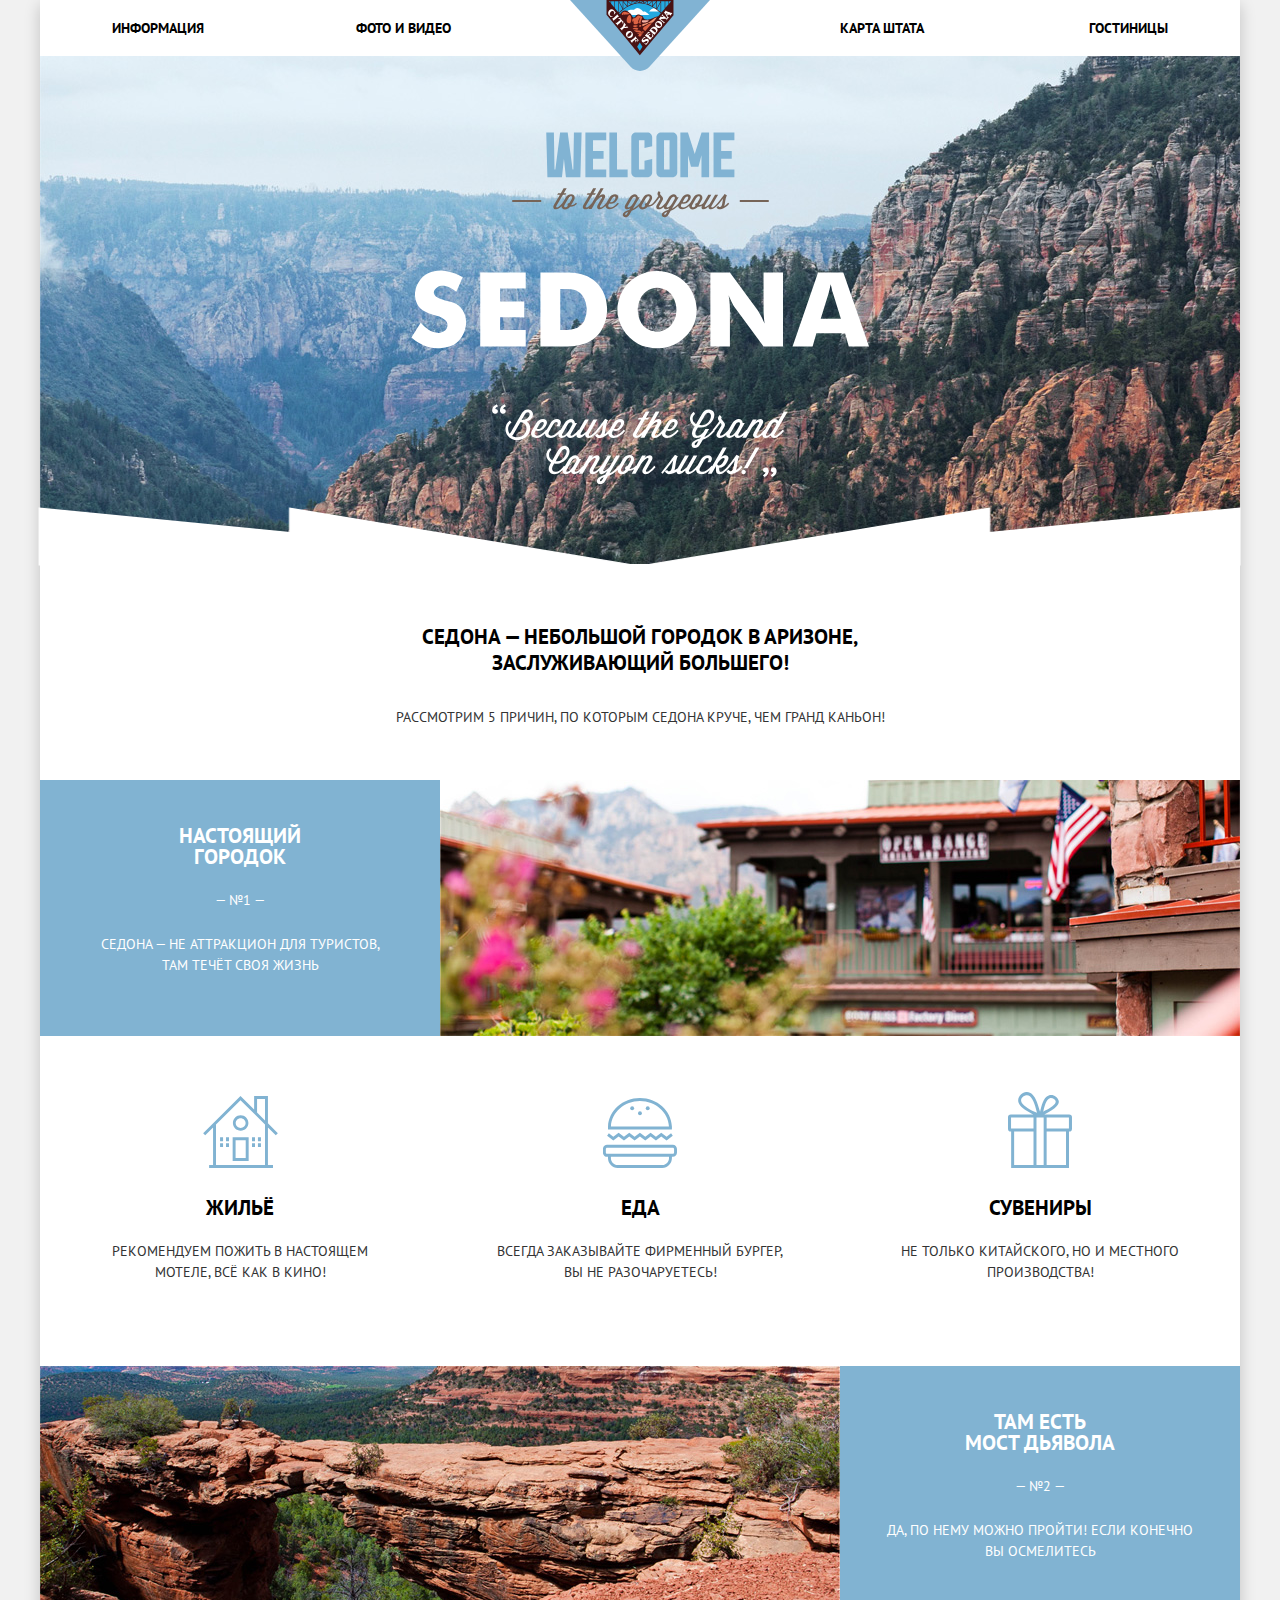
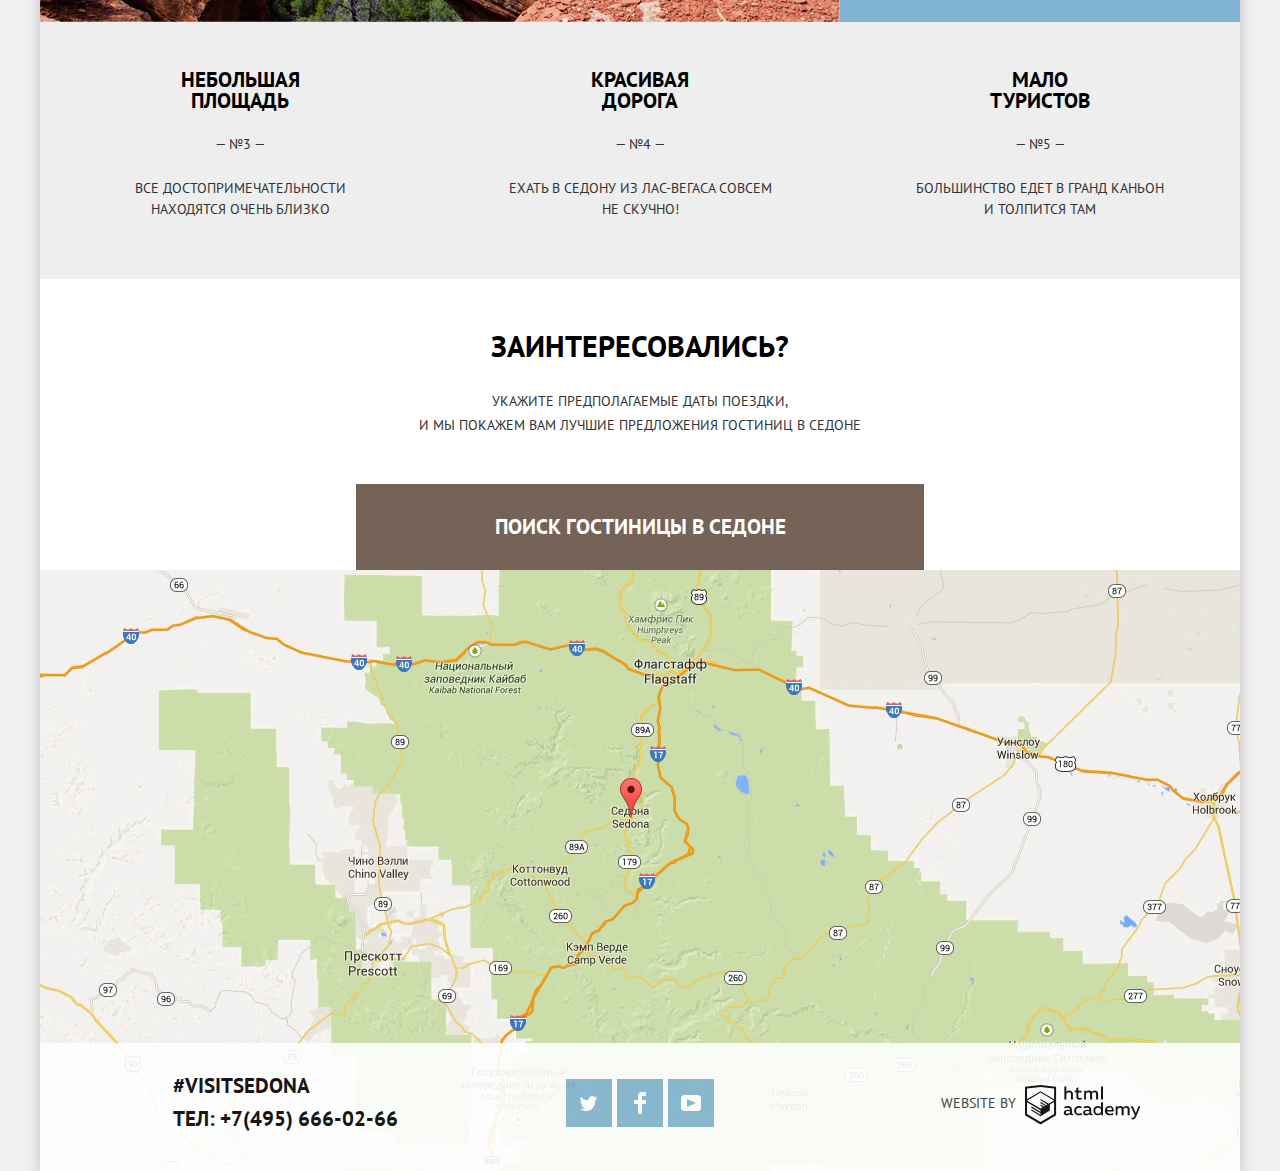
==== commit 5331f5ed: "2 попытка защиты" ====
--- a/index.html
+++ b/index.html
@@ -36,12 +36,6 @@
         <img src="img/welcome.svg" width="459" height="353" alt="Welcome to the gorgeus SEDONA">
       </div>
 
-      <!-- <div class="welcome-block-bottom">
-        <img src="img/polygon.png" alt="bottom block">
-      </div> -->
-
-      <!-- <img class="welcome-block-bottom" src="img/polygon.png" alt="" width="1200" height="57"> -->
-
       <section class="intro">
         <h1>Седона — небольшой городок в Аризоне, заслуживающий большего!</h1>
         <p>Рассмотрим 5 причин, по которым Седона круче, чем гранд каньон!</p>
@@ -144,8 +138,7 @@
           <li><a class="social-icon" href="#"><span class="visually-hidden">Твиттер</span>
               <svg xmlns="http://www.w3.org/2000/svg" xmlns:xlink="http://www.w3.org/1999/xlink" width="17" height="15"
                 viewBox="0 0 17 15">
-                <image width="17" height="15" overflow="visible" xlink:href="t.png" />
-                <path class="fb" fill="#FFF"
+                <path fill="#FFF"
                   d="M10.95.144c1.685-.496 2.984.27 3.577 1.179.673-.231 1.331-.481 2.011-.708a2.345 2.345 0 0 1-.857 1.768c.685.17 1.304-.491 1.304-.491-.169 1-1.006 1.788-1.563 2.024-.231 6.75-3.175 11.217-10.077 11.082h-.446c-.41 0-4.164-.46-4.898-1.887 2.271.196 3.893-.422 4.693-1.177-.96-.3-2.679-.477-2.979-2.95.349.106.564.228 1.19.119C1.705 8.247.374 7.53.448 5.33c.285.328 1.067.536 1.34.472C1.085 5.561-.182 2.442.894.85c1.818 1.854 3.735 3.606 7.152 3.773C8.254 2.33 9.183.793 10.95.144z" />
               </svg>
             </a></li>
@@ -157,7 +150,6 @@
           <li><a class="social-icon" href="#"><span class="visually-hidden">Ютуб</span>
               <svg xmlns="http://www.w3.org/2000/svg" xmlns:xlink="http://www.w3.org/1999/xlink" width="20" height="16"
                 viewBox="0 0 20 16">
-                <image width="20" height="16" overflow="visible" xlink:href="youtube.png" />
                 <path fill="#FFF"
                   d="M17 0H3C1.35 0 0 1.35 0 3v10c0 1.65 1.35 3 3 3h14c1.65 0 3-1.35 3-3V3c0-1.65-1.35-3-3-3zM6.027 11.998V4.002L15.014 8l-8.987 3.998z" />
               </svg>
@@ -176,11 +168,10 @@
         </a>
       </p>
 
-      <!-- </div> -->
     </footer>
 
     <!-- Модальное окно поиска гостиницы -->
-    <svg class="visually-hidden" xmlns="http://www.w3.org/2000/svg">
+    <svg style="display: none;" xmlns="http://www.w3.org/2000/svg">
       <symbol id="calendar-svg" viewBox="0 0 21 22">
         <path
           d="M19.251 2.025h-2.845V.648c0-.381-.294-.689-.656-.689-.363 0-.656.308-.656.689v1.377h-3.938V.648c0-.381-.294-.689-.655-.689-.363 0-.657.308-.657.689v1.377H5.906V.648c0-.381-.294-.689-.656-.689-.363 0-.657.308-.657.689v1.377H1.75C.784 2.025 0 2.847 0 3.862v16.302C0 21.179.784 22 1.75 22h17.501c.966 0 1.749-.821 1.749-1.836V3.862c0-1.015-.783-1.837-1.749-1.837zm.437 18.139a.448.448 0 0 1-.437.459H1.75a.45.45 0 0 1-.438-.459V3.862a.45.45 0 0 1 .438-.459h2.844v1.378c0 .381.294.689.657.689.362 0 .656-.308.656-.689V3.403h3.938v1.378c0 .381.294.689.657.689.361 0 .655-.308.655-.689V3.403h3.938v1.378c0 .381.293.689.656.689.362 0 .656-.308.656-.689V3.403h2.845c.241 0 .437.206.437.459v16.302z" />
--- a/css/style.min.css
+++ b/css/style.min.css
@@ -1 +1 @@
-body{font-family:"PT Sans","Arial",sans-serif;font-size:14px;line-height:26px;font-weight:400;color:#333;text-transform:uppercase;margin:0;padding:0;background-color:#f1f1f1;background-image:url(../img/background-photo.jpg);background-position:top -27px center;background-repeat:no-repeat}.content-box{-webkit-box-shadow:0 5px 15px 0 rgba(0,1,1,.2);box-shadow:0 5px 15px 0 rgba(0,1,1,.2);width:1200px;margin:0 auto;position:relative}a{text-decoration:none}.visually-hidden{position:absolute;clip:rect(0 0 0 0)}.main-header{position:relative}.main-header-logo{position:absolute;left:50%;-webkit-transform:translateX(-50%);-ms-transform:translateX(-50%);transform:translateX(-50%);top:0}.main-navigation{font-size:14px;line-height:26px;font-weight:700;color:#000;background-color:#fff}.site-navigation{display:-webkit-box;display:-ms-flexbox;display:flex;-webkit-box-orient:horizontal;-webkit-box-direction:normal;-ms-flex-direction:row;flex-direction:row;-webkit-box-pack:justify;-ms-flex-pack:justify;justify-content:space-between;-webkit-box-align:center;-ms-flex-align:center;align-items:center;list-style:none;margin:0;padding:14px 72px 16px}.site-navigation li{display:inline-block}.site-navigation li:first-child,.site-navigation li:nth-child(2){text-align:left}.site-navigation li:nth-child(2){margin-right:auto;margin-left:147px}.site-navigation li:nth-child(3){margin-left:auto;margin-right:165px}.site-navigation li:last-child,.site-navigation li:nth-child(3){text-align:right}.site-navigation a{color:#000}.site-navigation .curent{color:#766357}.site-navigation a:hover{color:#81b3d2}.site-navigation a:active{color:rgba(0,0,0,.3)}.site-navigation .curent:hover{color:#766357;cursor:default}.intro{min-height:216px;text-align:center;background-color:#fff;-webkit-box-sizing:border-box;box-sizing:border-box}.intro h1{width:440px;margin:0 auto;padding:60px 0 28px;color:#000;font-size:21px;line-height:26px;font-weight:700}.intro p{margin:0 auto}.welcome{margin:76px auto 79px;width:459px;height:353px;background-repeat:no-repeat}.welcome::after{content:url(../img/polygon.png);position:absolute;top:507px;left:-2px}.features{display:-webkit-box;display:-ms-flexbox;display:flex;-webkit-box-orient:vertical;-webkit-box-direction:normal;-ms-flex-direction:column;flex-direction:column}.feature-item{display:-webkit-box;display:-ms-flexbox;display:flex;-ms-flex-pack:distribute;justify-content:space-around;-webkit-box-align:center;-ms-flex-align:center;align-items:center;min-height:256px}.feature-item.reverse img{-webkit-box-ordinal-group:0;-ms-flex-order:-1;order:-1}.feature-description{display:-webkit-box;display:-ms-flexbox;display:flex;-webkit-box-orient:vertical;-webkit-box-direction:normal;-ms-flex-direction:column;flex-direction:column;-webkit-box-pack:start;-ms-flex-pack:start;justify-content:flex-start;-webkit-box-align:center;-ms-flex-align:center;align-items:center;min-height:256px;-webkit-box-sizing:border-box;box-sizing:border-box;text-align:center;line-height:21px;width:400px;padding:45px 0 60px;color:#fff;background-color:#81b3d2}.feature-description h3{width:50%;font-size:21px;line-height:21px;font-weight:700;margin:0}.feature-description p{margin:0;margin-top:23px;width:300px}.feature-item.reverse p{width:320px}.feature-description img{display:block}.features-list{display:-webkit-box;display:-ms-flexbox;display:flex;-ms-flex-pack:distribute;justify-content:space-around;-webkit-box-align:baseline;-ms-flex-align:baseline;align-items:baseline;text-align:center;line-height:21px;min-height:330px;background-color:#fff}.features-list-item{width:400px;margin-top:56px}.features-list-item img{display:block;margin:0 auto}.features-list-item h3{font-size:21px;line-height:21px;margin:0 auto;padding-top:29px;padding-bottom:23px;color:#000}.features-list-item p{margin:0;padding:0 50px}.other-features{display:-webkit-box;display:-ms-flexbox;display:flex;padding:47px 0 59px;text-align:center;line-height:21px;background-color:#eee;position:relative;z-index:3}.other-features-item{width:calc(100% / 3);text-align:center;-webkit-box-sizing:border-box;box-sizing:border-box;padding:0 65px}.other-features h3{display:inline-block;font-size:21px;line-height:21px;max-width:150px;text-align:center;margin:0;color:#000}.other-features-item p{display:block;padding:0;margin:0;padding-top:21px}.search-block{display:block;min-height:291px;-webkit-box-sizing:border-box;box-sizing:border-box;background-color:#fff;position:relative;z-index:2}.search-preview{text-align:center;font-size:14px;line-height:24px;-webkit-box-sizing:border-box;box-sizing:border-box;padding-top:49px}.search-preview h2{font-size:30px;line-height:36px;font-weight:700;color:#000;margin-top:0}.search-preview p{margin:0 auto;width:450px}.search-field{display:block;margin:48px auto 0;width:568px;height:86px;font:inherit;font-size:21px;line-height:26px;font-weight:700;text-transform:uppercase;color:#fff;background-color:#766357;border:none;cursor:pointer}.search-field:hover{background-color:#604e43}.search-field:active{color:rgba(255,255,255,.3);background-color:#503e33}.map-sedona{display:inline-block;background-image:url(../img/map.jpg);width:1200px;height:593px}.main-footer{display:-webkit-box;display:-ms-flexbox;display:flex;-webkit-box-pack:justify;-ms-flex-pack:justify;justify-content:space-between;-webkit-box-align:center;-ms-flex-align:center;align-items:center;margin:0;padding:30px 100px 32px 133px;width:100%;background-color:#fff;-webkit-box-sizing:border-box;box-sizing:border-box}.main-footer.home{width:100%;background-color:#fff;position:absolute;bottom:0;opacity:.9}.footer-contacts{display:-webkit-box;display:-ms-flexbox;display:flex;-webkit-box-orient:vertical;-webkit-box-direction:normal;-ms-flex-direction:column;flex-direction:column;font-size:21px;line-height:26px;font-weight:700;color:#000}.footer-contacts p{display:block;margin:0;padding-bottom:7px}.footer-contacts a{color:#000;cursor:pointer}.footer-contacts a:hover,.footer-contacts a:focus{color:#669ec0}.footer-social ul{list-style:none;display:-webkit-box;display:-ms-flexbox;display:flex;-ms-flex-wrap:wrap;flex-wrap:wrap;-webkit-box-pack:center;-ms-flex-pack:center;justify-content:center;width:150px;padding:0;margin:0;margin-right:60px}.footer-social li{margin-bottom:5px;margin-right:5px}.footer-social li:nth-child(3n){margin-right:0}.social-icon{display:-webkit-box;display:-ms-flexbox;display:flex;-webkit-box-align:center;-ms-flex-align:center;align-items:center;-webkit-box-pack:center;-ms-flex-pack:center;justify-content:center;width:46px;height:48px;background-color:#81b3d2}.social-icon:hover,.social-icon:focus{background-color:#669ec0}.social-icon:active{background-color:#5496bd}.social-icon:active path{opacity:.3}.footer-copyright{display:-webkit-box;display:-ms-flexbox;display:flex;-webkit-box-align:center;-ms-flex-align:center;align-items:center;margin:0}.footer-copyright span{display:block;margin-right:9px;margin-bottom:5px}.footer-copyright a{width:115px;height:41px}.footer-copyright a:hover path,.footer-copyright a:focus path{fill:#81b3d2}.footer-copyright a:active path{fill:#bdbbbc}.modal-hotel-search{font-size:14px;width:568px;height:395px;margin:0 auto;font-weight:700;background-color:#fff;position:absolute;left:316px;bottom:206px;-webkit-box-shadow:0 7px 15px 0 rgba(0,1,1,.15);box-shadow:0 7px 15px 0 rgba(0,1,1,.15);transform:translateY(-481px);opacity:0;transition-duration:1s;z-index:1}.modal.visible{opacity:1;transform:translateY(0)}.modal-error{display:block;-webkit-animation:shake 0.6s;animation:shake 0.6s}.button-search{cursor:pointer}.search-hotel-form{padding:55px;display:-webkit-box;display:-ms-flexbox;display:flex;-webkit-box-orient:vertical;-webkit-box-direction:normal;-ms-flex-direction:column;flex-direction:column}.search-hotel-form .dates{display:-webkit-box;display:-ms-flexbox;display:flex;-webkit-box-pack:justify;-ms-flex-pack:justify;justify-content:space-between;-webkit-box-align:center;-ms-flex-align:center;align-items:center;margin-bottom:29px;margin-left:2px}.search-hotel-form .input-wrapper{position:relative}.search-hotel-form .persons{margin-top:1px;display:-webkit-box;display:-ms-flexbox;display:flex;-webkit-box-pack:justify;-ms-flex-pack:justify;justify-content:space-between;margin-bottom:54px}.persons div{display:-webkit-box;display:-ms-flexbox;display:flex;-webkit-box-align:center;-ms-flex-align:center;align-items:center}.adults-wrap label{margin-right:41px}.kids-wrap label{margin-right:26px}.persons .adults,.persons .kids{-webkit-box-flex:1;-ms-flex-positive:1;flex-grow:1;display:-webkit-box;display:-ms-flexbox;display:flex;-webkit-box-orient:vertical;-webkit-box-direction:normal;-ms-flex-direction:column;flex-direction:column;-webkit-box-pack:justify;-ms-flex-pack:justify;justify-content:space-between}.search-hotel-form input{font:inherit;color:#000;padding:0;text-transform:uppercase;background-color:#f2f2f2;border:none}.input-field::-webkit-input-placeholder{color:#000;opacity:1}.input-field::-moz-placeholder{color:#000;opacity:1}.input-field:-ms-input-placeholder{color:#000;opacity:1}.input-field::-ms-input-placeholder{color:#000;opacity:1}.input-field::placeholder{color:#000;opacity:1}.search-hotel-form input[type="text"]{position:relative;-webkit-box-sizing:border-box;box-sizing:border-box;padding-left:12px;width:346px;height:38px}.search-hotel-form input[type="number"]{width:38px;height:38px}.search-hotel-form input[type="text"]:hover,.search-hotel-form input[type="number"]:hover{background-color:#ebebeb}.search-hotel-form input[type="text"]:focus{width:344px;height:34px;background-color:#fff;border:solid 2px #e5e5e5}.search-hotel-form input[type="number"]:focus{width:34px;height:34px;background-color:#fff;border:solid 2px #e5e5e5}.calendar-icon{position:absolute;top:9px;right:9px;fill:#cacaca}.calendar-icon:hover,.calendar-icon:focus{fill:inherit}.calendar-icon:active{fill:#81b3d2}.search-hotel-form .button-search{width:458px;height:58px;font-size:21px;font-weight:700;line-height:1.24;text-align:center;color:#fff;background-color:#81b3d2}.search-hotel-form .button-search:hover{background-color:#669ec0}.search-hotel-form .button-search:active{color:rgba(255,255,255,.3);background-color:#5496bd}.persons{position:relative}.persons input{text-align:center}.regulate{position:relative;width:38px;height:38px;padding:0;background-color:#f2f2f2;border:none;cursor:pointer}input[type='number']{-moz-appearance:textfield}input[type="number"]::-webkit-outer-spin-button,input[type="number"]::-webkit-inner-spin-button{-webkit-appearance:none;margin:0}input[type=number]::-webkit-inner-spin-button,input[type=number]::-webkit-outer-spin-button{-webkit-appearance:none;margin:0}.regulate.less::after{content:"";position:absolute;top:18px;left:14px;width:12px;height:3px;background-color:#a9a9a9}.regulate.more::before,.regulate.more::after{content:"";position:absolute;top:18px;left:12px;width:11px;height:3px;background-color:#a6a6a6}.regulate.more::after{-webkit-transform:rotate(90deg);-ms-transform:rotate(90deg);transform:rotate(90deg)}.regulate.less:hover::after,.regulate.more:hover::before,.regulate.more:hover::after{background-color:black}.regulate.less:active::after,.regulate.more:active::before,.regulate.more:active::after{background-color:#81b3d2}.hotels-page{background-image:none}.hotel-list{list-style:none;margin:0;padding:0;border-top:1px solid #e5e5e5;background-color:#fff}.hotel-item{display:-webkit-box;display:-ms-flexbox;display:flex;-webkit-box-pack:justify;-ms-flex-pack:justify;justify-content:space-between;padding:30px 72px;-webkit-box-sizing:border-box;box-sizing:border-box;border-bottom:1px solid #e5e5e5}.hotel-description{display:-webkit-box;display:-ms-flexbox;display:flex}.hotel-description img{display:block;-webkit-box-ordinal-group:0;-ms-flex-order:-1;order:-1}.hotel-info{margin-left:30px}.hotel-info-title{margin:0;margin-top:-6px}.hotel-info-title a{font-size:21px;line-height:26px;color:#000;margin:0}.hotel-info-title a:hover{color:#81b3d2}.hotel-info-title a:active{color:rgba(0,0,0,.3)}.hotel-list .hotel-picture{width:135px;height:90px}.more-hotel,.hotel-reservation{display:inline-block;margin:0;margin-top:4px;margin-right:3px}.more-hotel span,.more-hotel a,.hotel-reservation span,.hotel-reservation a{display:block}.more-hotel a{width:110px;height:27px;text-align:center;font:inherit;color:#fff;font-weight:700;background-color:#81b3d2;margin-top:11px}.more-hotel a:hover,.more-hotel a:focus{background-color:#669ec0}.more-hotel a:active{color:rgba(255,255,255,.3);background-color:#5496bd}.hotel-reservation a{width:142px;height:27px;text-align:center;font:inherit;color:#fff;font-weight:700;background-color:#766357;margin-top:11px}.hotel-reservation a:hover,.hotel-reservation a:focus{background-color:#604e43}.hotel-reservation a:active{color:rgba(255,255,255,.3);background-color:#503e33}.hotel-raiting{display:-webkit-box;display:-ms-flexbox;display:flex;-webkit-box-orient:vertical;-webkit-box-direction:normal;-ms-flex-direction:column;flex-direction:column;-webkit-box-pack:justify;-ms-flex-pack:justify;justify-content:space-between}.hotel-raiting ul{display:block;list-style:none;padding:0;text-align:right;margin-top:-2px}.star{display:inline-block;background-image:url(../img/star.svg);width:18px;height:17px;margin-left:2px}.rating-result{width:110px;height:27px;color:#666;text-align:center;background-color:#f2f2f2;margin:0}.filters{display:-webkit-box;display:-ms-flexbox;display:flex;-webkit-box-align:start;-ms-flex-align:start;align-items:flex-start;background-image:url(../img/filter-background.jpg);background-position:center;background-repeat:no-repeat}.filters fieldset{padding:0;margin:26px 119px 33px 72px}.filters fieldset:last-of-type{margin-left:0}.filters legend{margin-bottom:25px}.filters ul{margin:0;padding:0}.infrastructure,.housing{border:none}.infrastructure ul,.housing ul{list-style:none;line-height:21px;color:#fff}.infrastructure legend,.housing legend,.filter-range-title{color:#fff;font-size:16px;line-height:21px;font-weight:700}.filter-option{margin-bottom:24px;padding-left:45px}.filter-option:last-of-type{margin-bottom:0}.filter-option label{position:relative;display:block;cursor:pointer;-webkit-user-select:none;-moz-user-select:none;-ms-user-select:none;user-select:none}.filter-input+.checkbox-indicator{position:absolute;width:23px;height:23px;margin-left:-44px;background-image:url(../img/checkbox-off.svg);background-repeat:no-repeat}.filter-input:checked+.checkbox-indicator{position:absolute;border:0;width:27px;height:23px;margin-left:-44px;background-image:url(../img/checkbox-on.svg);background-repeat:no-repeat}.filter-input+.checkbox-indicator:hover,.filter-input:checked+.checkbox-indicator:focus{color:#fff}.filter-input:disabled+.checkbox-indicator{position:absolute;width:23px;height:23px;margin-left:-45px;background-image:url(../img/checkbox-off-disabled.svg);background-repeat:no-repeat}.filter-input:checked:disabled+.checkbox-indicator{position:absolute;width:27px;height:23px;margin-left:-45px;background-image:url(../img/checkbox-on-disabled.svg);background-repeat:no-repeat}.sorting{display:-webkit-box;display:-ms-flexbox;display:flex;-webkit-box-orient:horizontal;-webkit-box-direction:normal;-ms-flex-direction:row;flex-direction:row;-webkit-box-pack:start;-ms-flex-pack:start;justify-content:flex-start;-webkit-box-align:baseline;-ms-flex-align:baseline;align-items:baseline;margin:29px 0}.sorting p{font-size:21px;line-height:26px;font-weight:700;color:#000;margin:0;margin-left:72px;margin-right:50px}.sort-list{display:-webkit-box;display:-ms-flexbox;display:flex;-webkit-box-flex:1;-ms-flex-positive:1;flex-grow:1}.sort-list h3{font-size:12px;line-height:18px;color:#000;margin:0;margin-left:-2px}.sort-list ul{display:-webkit-box;display:-ms-flexbox;display:flex;list-style:none;font-size:12px;line-height:18px;margin:0;margin-left:-1px}.sort-list li{margin-right:33px}.sort-block{border-bottom:1px dotted #81b3d2;color:rgba(0,0,0,.3)}.sort-block:hover{border-bottom:1px dotted #81b3d2;color:#81b3d2}.sort-list .curent:hover{cursor:default}.sort-list .sort-block:active{border-bottom:none;color:#000}.sort-list .curent,.sort-list .curent:active,.sort-block:focus{border-bottom:none;color:#81b3d2}.sorting .direction{margin-right:73px}.icon-dir{margin-left:7px}.icon-dir path{fill:#cacaca}.icon-dir:hover path,.icon-dir:focus path{fill:#231F20}.direction .curent:hover{cursor:default}.direction .curent path,.icon-dir:active path{fill:#81b3d2}.filter-range{margin-left:auto;margin-right:71px;margin-bottom:7px;width:318px;color:#fff;text-transform:uppercase;-ms-flex-item-align:center;-ms-grid-row-align:center;align-self:center}.filter-range-title{margin-bottom:9px;font-weight:600;font-size:16px;line-height:21px}.price-controls{position:relative;height:32px;margin-bottom:20px;font-size:0;border:2px solid #fff;border-radius:2px}.price-controls::after{content:"";position:absolute;top:50%;left:50%;width:2px;height:22px;background:#fff;-webkit-transform:translate(-50%,-50%);-ms-transform:translate(-50%,-50%);transform:translate(-50%,-50%)}.price-controls label{display:inline-block;font-size:14px;line-height:38px;vertical-align:top;cursor:pointer}.price-controls .min-price{width:90px;padding-left:65px;margin-top:-3px}.price-controls .max-price{width:90px;padding-left:56px;margin-top:-3px}.price-controls input{width:50px;margin:0;color:inherit;font-family:"PT Sans","Arial",sans-serif;font-size:14px;font-weight:400;background:none;border:none;padding:0}.range-controls{position:relative;margin-bottom:32px}.range-controls .scale{height:2px;background:rgba(255,255,255,.3)}.range-controls .bar{width:80%;height:2px;background:#fff}.range-toggle{position:absolute;top:-9px;width:4px;height:4px;background:#ababab;border:8px solid #fff;border-radius:50%;-webkit-box-shadow:0 2px 1px 0 rgba(0,1,1,.2);box-shadow:0 2px 1px 0 rgba(0,1,1,.2);cursor:pointer}.range-toggle-min{left:0}.range-toggle-max{left:80%}.range-toggle:hover{top:-10px;border:9px solid #fff}.btn-transparent{display:block;margin:0 auto;margin-left:84px;padding:6px 35px;font-size:14px;line-height:20px;color:#fff;text-transform:uppercase;background:transparent;border:2px solid #fff;border-radius:2px;cursor:pointer}.btn-transparent:hover,.btn-transparent:focus{color:#000;background:#fff}@-webkit-keyframes shake{0%,100%{-webkit-transform:translateX(0);transform:translateX(0)}10%,30%,50%,70%,90%{-webkit-transform:translateX(-10px);transform:translateX(-10px)}20%,40%,60%,80%{-webkit-transform:translateX(10px);transform:translateX(10px)}}@keyframes shake{0%,100%{-webkit-transform:translateX(0);transform:translateX(0)}10%,30%,50%,70%,90%{-webkit-transform:translateX(-10px);transform:translateX(-10px)}20%,40%,60%,80%{-webkit-transform:translateX(10px);transform:translateX(10px)}}+body{font-family:"PT Sans","Arial",sans-serif;font-size:14px;line-height:26px;font-weight:400;color:#333;text-transform:uppercase;margin:0;padding:0;background-color:#f1f1f1}.hotels-page .content-box{background-image:none;background-color:#fff}.content-box{background:#dbe9f2 url(../img/background-photo.jpg);background-position:top -27px center;background-repeat:no-repeat;-webkit-box-shadow:0 5px 15px 0 rgba(0,1,1,.2);box-shadow:0 5px 15px 0 rgba(0,1,1,.2);width:1200px;margin:0 auto;position:relative}a{text-decoration:none}.visually-hidden{position:absolute;clip:rect(0 0 0 0)}.main-header{position:relative}.main-header-logo{position:absolute;left:50%;-webkit-transform:translateX(-50%);-ms-transform:translateX(-50%);transform:translateX(-50%);top:0}.main-navigation{font-size:14px;line-height:26px;font-weight:700;color:#000;background-color:#fff}.site-navigation{display:-webkit-box;display:-ms-flexbox;display:flex;flex-wrap:wrap;-webkit-box-orient:horizontal;-webkit-box-direction:normal;-ms-flex-direction:row;flex-direction:row;-webkit-box-pack:justify;-ms-flex-pack:justify;justify-content:space-between;-webkit-box-align:center;-ms-flex-align:center;align-items:center;list-style:none;margin:0;padding:0 72px 0}.site-navigation li{width:153px;text-align:center}.site-navigation li:first-child,.site-navigation li:nth-child(2){text-align:left}.site-navigation li:nth-child(3),.site-navigation li:nth-child(4){text-align:right}.site-navigation li:nth-child(2){margin-right:130px;margin-left:90px}.site-navigation li:nth-child(3){margin-left:130px;margin-right:90px}.site-navigation a{display:block;color:#000;padding:15px 0;display:block}.site-navigation .curent{color:#766357}.site-navigation a:hover{color:#81b3d2}.site-navigation a:active{color:rgba(0,0,0,.3)}.site-navigation .curent:hover{color:#766357;cursor:default}.intro{min-height:216px;text-align:center;background-color:#fff;-webkit-box-sizing:border-box;box-sizing:border-box}.intro h1{width:440px;margin:0 auto;padding:60px 0 28px;color:#000;font-size:21px;line-height:26px;font-weight:700}.intro p{margin:0 auto}.welcome{margin:76px auto 79px;width:459px;height:353px;background-repeat:no-repeat}.welcome::after{content:url(../img/polygon.png);position:absolute;top:507px;left:-2px}.features{display:-webkit-box;display:-ms-flexbox;display:flex;-webkit-box-orient:vertical;-webkit-box-direction:normal;-ms-flex-direction:column;flex-direction:column}.feature-item{display:-webkit-box;display:-ms-flexbox;display:flex;-ms-flex-pack:distribute;justify-content:space-around;-webkit-box-align:center;-ms-flex-align:center;align-items:center;min-height:256px}.feature-item.reverse img{-webkit-box-ordinal-group:0;-ms-flex-order:-1;order:-1}.feature-description{display:-webkit-box;display:-ms-flexbox;display:flex;-webkit-box-orient:vertical;-webkit-box-direction:normal;-ms-flex-direction:column;flex-direction:column;-webkit-box-pack:start;-ms-flex-pack:start;justify-content:flex-start;-webkit-box-align:center;-ms-flex-align:center;align-items:center;min-height:256px;-webkit-box-sizing:border-box;box-sizing:border-box;text-align:center;line-height:21px;width:400px;padding:45px 0 60px;color:#fff;background-color:#81b3d2}.feature-description h3{width:50%;font-size:21px;line-height:21px;font-weight:700;margin:0}.feature-description p{margin:0;margin-top:23px;width:300px}.feature-item.reverse p{width:320px}.feature-description img{display:block}.features-list{display:-webkit-box;display:-ms-flexbox;display:flex;flex-wrap:wrap;-ms-flex-pack:distribute;justify-content:space-around;-webkit-box-align:baseline;-ms-flex-align:baseline;align-items:baseline;text-align:center;line-height:21px;background-color:#fff;padding-bottom:83px}.features-list-item{width:400px;padding-top:56px}.features-list-item img{display:block;margin:0 auto}.features-list-item h3{font-size:21px;line-height:21px;margin:0 auto;padding-top:29px;padding-bottom:23px;color:#000}.features-list-item p{margin:0;padding:0 50px}.other-features{display:-webkit-box;display:-ms-flexbox;display:flex;flex-wrap:wrap;justify-content:center;padding-bottom:59px;text-align:center;line-height:21px;background-color:#eee;position:relative;z-index:3}.other-features-item{width:calc(100% / 3);text-align:center;-webkit-box-sizing:border-box;box-sizing:border-box;padding:47px 65px 0}.other-features-item h3{font-size:21px;line-height:21px;max-width:150px;text-align:center;margin:0 auto;color:#000}.other-features-item p{display:block;padding:0;margin:0;padding-top:23px}.search-block{display:block;min-height:290px;-webkit-box-sizing:border-box;box-sizing:border-box;background-color:#fff;position:relative;z-index:2}.search-preview{text-align:center;font-size:14px;line-height:24px;-webkit-box-sizing:border-box;box-sizing:border-box;padding-top:49px}.search-preview h2{font-size:30px;line-height:36px;font-weight:700;color:#000;margin-top:0}.search-preview p{margin:0 auto;width:450px}.search-field{display:block;margin:47px auto 0;padding:0;width:568px;height:86px;font:inherit;font-size:21px;line-height:26px;font-weight:700;text-transform:uppercase;color:#fff;background-color:#766357;border:none;cursor:pointer}.search-field:hover{background-color:#604e43}.search-field:active{color:rgba(255,255,255,.3);background-color:#503e33}.map-sedona{display:block;padding-bottom:8px;background:url(../img/map.jpg);width:1200px;height:593px}.main-footer{display:-webkit-box;display:-ms-flexbox;display:flex;-webkit-box-pack:justify;-ms-flex-pack:justify;justify-content:space-between;-webkit-box-align:center;-ms-flex-align:center;align-items:center;margin:0;padding:30px 100px 32px 133px;width:100%;background-color:#fff;-webkit-box-sizing:border-box;box-sizing:border-box}.main-footer.home{width:100%;background-color:#fff;position:absolute;bottom:0;opacity:.9}.footer-contacts{display:-webkit-box;display:-ms-flexbox;display:flex;-webkit-box-orient:vertical;-webkit-box-direction:normal;-ms-flex-direction:column;flex-direction:column;font-size:21px;line-height:26px;font-weight:700;color:#000}.footer-contacts p{display:block;margin:0;padding-bottom:7px}.footer-contacts a{color:#000;cursor:pointer}.footer-contacts a:hover,.footer-contacts a:focus{color:#669ec0}.footer-social ul{list-style:none;display:-webkit-box;display:-ms-flexbox;display:flex;-ms-flex-wrap:wrap;flex-wrap:wrap;-webkit-box-pack:center;-ms-flex-pack:center;justify-content:center;width:150px;padding:0;margin:0;margin-right:60px}.footer-social li{margin-bottom:5px;margin-right:5px}.footer-social li:nth-child(3n){margin-right:0}.social-icon{display:-webkit-box;display:-ms-flexbox;display:flex;-webkit-box-align:center;-ms-flex-align:center;align-items:center;-webkit-box-pack:center;-ms-flex-pack:center;justify-content:center;width:46px;height:48px;background-color:#81b3d2}.social-icon:hover,.social-icon:focus{background-color:#669ec0}.social-icon:active{background-color:#5496bd}.social-icon:active path{opacity:.3}.footer-copyright{display:-webkit-box;display:-ms-flexbox;display:flex;-webkit-box-align:center;-ms-flex-align:center;align-items:center;margin:0}.footer-copyright span{display:block;margin-right:9px;margin-bottom:5px}.footer-copyright a{width:115px;height:41px}.footer-copyright a:hover path,.footer-copyright a:focus path{fill:#81b3d2}.footer-copyright a:active path{fill:#bdbbbc}.modal-hotel-search{font-size:14px;width:568px;height:395px;margin:0 auto;font-weight:700;background-color:#fff;position:absolute;left:316px;bottom:206px;-webkit-box-shadow:0 7px 15px 0 rgba(0,1,1,.15);box-shadow:0 7px 15px 0 rgba(0,1,1,.15);transform:translateY(-481px);opacity:0;transition-duration:1s;z-index:1}.modal.visible{opacity:1;transform:translateY(0)}.modal-error{display:block;-webkit-animation:shake 0.6s;animation:shake 0.6s}.button-search{cursor:pointer}.search-hotel-form{padding:55px;display:-webkit-box;display:-ms-flexbox;display:flex;-webkit-box-orient:vertical;-webkit-box-direction:normal;-ms-flex-direction:column;flex-direction:column}.search-hotel-form .dates{display:-webkit-box;display:-ms-flexbox;display:flex;-webkit-box-pack:justify;-ms-flex-pack:justify;justify-content:space-between;-webkit-box-align:center;-ms-flex-align:center;align-items:center;margin-bottom:29px;margin-left:2px}.search-hotel-form .input-wrapper{position:relative}.search-hotel-form .persons{margin-top:1px;display:-webkit-box;display:-ms-flexbox;display:flex;-webkit-box-pack:justify;-ms-flex-pack:justify;justify-content:space-between;margin-bottom:54px}.persons div{display:-webkit-box;display:-ms-flexbox;display:flex;-webkit-box-align:center;-ms-flex-align:center;align-items:center}.adults-wrap label{margin-right:41px}.kids-wrap label{margin-right:26px}.persons .adults,.persons .kids{-webkit-box-flex:1;-ms-flex-positive:1;flex-grow:1;display:-webkit-box;display:-ms-flexbox;display:flex;-webkit-box-orient:vertical;-webkit-box-direction:normal;-ms-flex-direction:column;flex-direction:column;-webkit-box-pack:justify;-ms-flex-pack:justify;justify-content:space-between}.search-hotel-form input{font:inherit;color:#000;padding:0;text-transform:uppercase;background-color:#f2f2f2;border:none}.input-field::-webkit-input-placeholder{color:#000;opacity:1}.input-field::-moz-placeholder{color:#000;opacity:1}.input-field:-ms-input-placeholder{color:#000;opacity:1}.input-field::-ms-input-placeholder{color:#000;opacity:1}.input-field::placeholder{color:#000;opacity:1}.search-hotel-form input[type="text"]{position:relative;-webkit-box-sizing:border-box;box-sizing:border-box;padding-left:12px;width:346px;height:38px}.search-hotel-form input[type="number"]{width:38px;height:38px}.search-hotel-form input[type="text"]:hover,.search-hotel-form input[type="number"]:hover{background-color:#ebebeb}.search-hotel-form input[type="text"]:focus{background-color:#fff;padding-left:10px;border:solid 2px #e5e5e5}.search-hotel-form input[type="number"]:focus{width:34px;height:34px;background-color:#fff;border:solid 2px #e5e5e5}.calendar-icon{position:absolute;top:9px;right:9px;fill:#cacaca}.calendar-icon:hover,.calendar-icon:focus{fill:inherit}.calendar-icon:active{fill:#81b3d2}.search-hotel-form .button-search{width:458px;height:58px;font-size:21px;font-weight:700;line-height:1.24;text-align:center;color:#fff;background-color:#81b3d2}.search-hotel-form .button-search:hover{background-color:#669ec0}.search-hotel-form .button-search:active{color:rgba(255,255,255,.3);background-color:#5496bd}.persons{position:relative}.persons input{text-align:center}.regulate{position:relative;width:38px;height:38px;padding:0;background-color:#f2f2f2;border:none;cursor:pointer}input[type='number']{-moz-appearance:textfield}input[type="number"]::-webkit-outer-spin-button,input[type="number"]::-webkit-inner-spin-button{-webkit-appearance:none;margin:0}input[type=number]::-webkit-inner-spin-button,input[type=number]::-webkit-outer-spin-button{-webkit-appearance:none;margin:0}.regulate.less::after{content:"";position:absolute;top:18px;left:14px;width:12px;height:3px;background-color:#a9a9a9}.regulate.more::before,.regulate.more::after{content:"";position:absolute;top:18px;left:12px;width:11px;height:3px;background-color:#a6a6a6}.regulate.more::after{-webkit-transform:rotate(90deg);-ms-transform:rotate(90deg);transform:rotate(90deg)}.regulate.less:hover::after,.regulate.more:hover::before,.regulate.more:hover::after{background-color:black}.regulate.less:active::after,.regulate.more:active::before,.regulate.more:active::after{background-color:#81b3d2}.hotel-list{list-style:none;margin:0;padding:0;border-top:1px solid #e5e5e5;background-color:#fff}.hotel-item{display:-webkit-box;display:-ms-flexbox;display:flex;-webkit-box-pack:justify;-ms-flex-pack:justify;justify-content:space-between;padding:30px 72px;-webkit-box-sizing:border-box;box-sizing:border-box;border-bottom:1px solid #e5e5e5}.hotel-description{display:-webkit-box;display:-ms-flexbox;display:flex}.hotel-description img{display:block;-webkit-box-ordinal-group:0;-ms-flex-order:-1;order:-1}.hotel-info{margin-left:30px}.hotel-info-title{margin:0;margin-top:-6px}.hotel-info-title a{font-size:21px;line-height:26px;color:#000;margin:0}.hotel-info-title a:hover{color:#81b3d2}.hotel-info-title a:active{color:rgba(0,0,0,.3)}.hotel-list .hotel-picture{width:135px;height:90px}.more-hotel,.hotel-reservation{display:inline-block;vertical-align:bottom;margin:0;margin-top:4px;margin-right:3px}.more-hotel span,.more-hotel a,.hotel-reservation span,.hotel-reservation a{display:block}.more-hotel a{width:110px;height:27px;text-align:center;font:inherit;color:#fff;font-weight:700;background-color:#81b3d2;margin-top:11px}.more-hotel a:hover,.more-hotel a:focus{background-color:#669ec0}.more-hotel a:active{color:rgba(255,255,255,.3);background-color:#5496bd}.hotel-reservation a{width:142px;height:27px;text-align:center;font:inherit;color:#fff;font-weight:700;background-color:#766357;margin-top:11px}.hotel-reservation a:hover,.hotel-reservation a:focus{background-color:#604e43}.hotel-reservation a:active{color:rgba(255,255,255,.3);background-color:#503e33}.hotel-raiting{display:-webkit-box;display:-ms-flexbox;display:flex;-webkit-box-orient:vertical;-webkit-box-direction:normal;-ms-flex-direction:column;flex-direction:column;-webkit-box-pack:justify;-ms-flex-pack:justify;justify-content:space-between}.hotel-raiting ul{display:block;list-style:none;padding:0;text-align:right;margin-top:-2px}.star{display:inline-block;vertical-align:baseline;background-image:url(../img/star.svg);width:18px;height:17px;margin-left:2px}.rating-result{width:110px;height:27px;color:#666;text-align:center;background-color:#f2f2f2;margin:0}.filter{background:#686f76 url(../img/filter-background.jpg);background-position:center;background-repeat:no-repeat}.filters{display:-webkit-box;display:-ms-flexbox;display:flex;-webkit-box-align:start;-ms-flex-align:start;align-items:flex-start}.filters fieldset{padding:0;margin:26px 119px 33px 72px}.filters fieldset:last-of-type{margin-left:0}.filters legend{margin-bottom:25px}.filters ul{margin:0;padding:0}.infrastructure,.housing{border:none}.infrastructure ul,.housing ul{list-style:none;line-height:21px;color:#fff}.infrastructure legend,.housing legend,.filter-range-title{color:#fff;font-size:16px;line-height:21px;font-weight:700}.filter-option{margin-bottom:24px;padding-left:45px}.filter-option:last-of-type{margin-bottom:0}.filter-option label{position:relative;display:block;cursor:pointer;-webkit-user-select:none;-moz-user-select:none;-ms-user-select:none;user-select:none}.filter-input+.checkbox-indicator{position:absolute;width:23px;height:23px;margin-left:-44px;background-image:url(../img/checkbox-off.svg);background-repeat:no-repeat}.filter-input:checked+.checkbox-indicator{position:absolute;border:0;width:27px;height:23px;margin-left:-44px;background-image:url(../img/checkbox-on.svg);background-repeat:no-repeat}.filter-input:focus+.checkbox-indicator{outline:auto}.filter-input:disabled+.checkbox-indicator{position:absolute;width:23px;height:23px;margin-left:-45px;background-image:url(../img/checkbox-off-disabled.svg);background-repeat:no-repeat}.filter-input:checked:disabled+.checkbox-indicator{position:absolute;width:27px;height:23px;margin-left:-45px;background-image:url(../img/checkbox-on-disabled.svg);background-repeat:no-repeat}.sorting{display:-webkit-box;display:-ms-flexbox;display:flex;-webkit-box-orient:horizontal;-webkit-box-direction:normal;-ms-flex-direction:row;flex-direction:row;-webkit-box-pack:start;-ms-flex-pack:start;justify-content:flex-start;-webkit-box-align:baseline;-ms-flex-align:baseline;align-items:baseline;margin:29px 0}.sorting p{font-size:21px;line-height:26px;font-weight:700;color:#000;margin:0;margin-left:72px;margin-right:50px}.sort-list{display:-webkit-box;display:-ms-flexbox;display:flex;-webkit-box-flex:1;-ms-flex-positive:1;flex-grow:1}.sort-list h3{font-size:12px;line-height:18px;color:#000;margin:0;margin-left:-2px}.sort-list ul{display:-webkit-box;display:-ms-flexbox;display:flex;list-style:none;font-size:12px;line-height:18px;margin:0;margin-left:-1px}.sort-list li{margin-right:33px}.sort-block{border-bottom:1px dotted #81b3d2;color:rgba(0,0,0,.3)}.sort-block:hover{border-bottom:1px dotted #81b3d2;color:#81b3d2}.sort-list .curent:hover{cursor:default}.sort-list .sort-block:active{border-bottom:none;color:#000}.sort-list .curent,.sort-list .curent:active,.sort-block:focus{border-bottom:none;color:#81b3d2}.sorting .direction{margin-right:73px}.icon-dir{margin-left:7px}.icon-dir path{fill:#cacaca}.icon-dir:hover path,.icon-dir:focus path{fill:#231F20}.direction .curent:hover{cursor:default}.direction .curent path,.icon-dir:active path{fill:#81b3d2}.filter-range{margin-left:auto;margin-right:71px;margin-bottom:7px;width:318px;color:#fff;text-transform:uppercase;-ms-flex-item-align:center;-ms-grid-row-align:center;align-self:center}.filter-range-title{margin-bottom:9px;font-weight:600;font-size:16px;line-height:21px}.price-controls{position:relative;height:32px;margin-bottom:20px;font-size:0;border:2px solid #fff;border-radius:2px}.price-controls::after{content:"";position:absolute;top:50%;left:50%;width:2px;height:22px;background:#fff;-webkit-transform:translate(-50%,-50%);-ms-transform:translate(-50%,-50%);transform:translate(-50%,-50%)}.price-controls label{display:inline-block;vertical-align:middle;font-size:14px;line-height:38px;vertical-align:top;cursor:pointer}.price-controls .min-price{width:90px;padding-left:65px;margin-top:-3px}.price-controls .max-price{width:90px;padding-left:56px;margin-top:-3px}.price-controls input{width:50px;margin:0;color:inherit;font-family:"PT Sans","Arial",sans-serif;font-size:14px;font-weight:400;background:none;border:none;padding:0}.range-controls{position:relative;margin-bottom:32px}.range-controls .scale{height:2px;background:rgba(255,255,255,.3)}.range-controls .bar{width:80%;height:2px;background:#fff}.range-toggle{position:absolute;top:-9px;width:4px;height:4px;background:#ababab;border:8px solid #fff;border-radius:50%;-webkit-box-shadow:0 2px 1px 0 rgba(0,1,1,.2);box-shadow:0 2px 1px 0 rgba(0,1,1,.2);cursor:pointer}.range-toggle-min{left:0}.range-toggle-max{left:80%}.range-toggle:hover{top:-10px;border:9px solid #fff}.btn-transparent{display:block;margin:0 auto;margin-left:84px;padding:6px 35px;font-size:14px;line-height:20px;color:#fff;text-transform:uppercase;background:transparent;border:2px solid #fff;border-radius:2px;cursor:pointer}.btn-transparent:hover,.btn-transparent:focus{color:#000;background:#fff}@-webkit-keyframes shake{0%,100%{-webkit-transform:translateX(0);transform:translateX(0)}10%,30%,50%,70%,90%{-webkit-transform:translateX(-10px);transform:translateX(-10px)}20%,40%,60%,80%{-webkit-transform:translateX(10px);transform:translateX(10px)}}@keyframes shake{0%,100%{-webkit-transform:translateX(0);transform:translateX(0)}10%,30%,50%,70%,90%{-webkit-transform:translateX(-10px);transform:translateX(-10px)}20%,40%,60%,80%{-webkit-transform:translateX(10px);transform:translateX(10px)}}